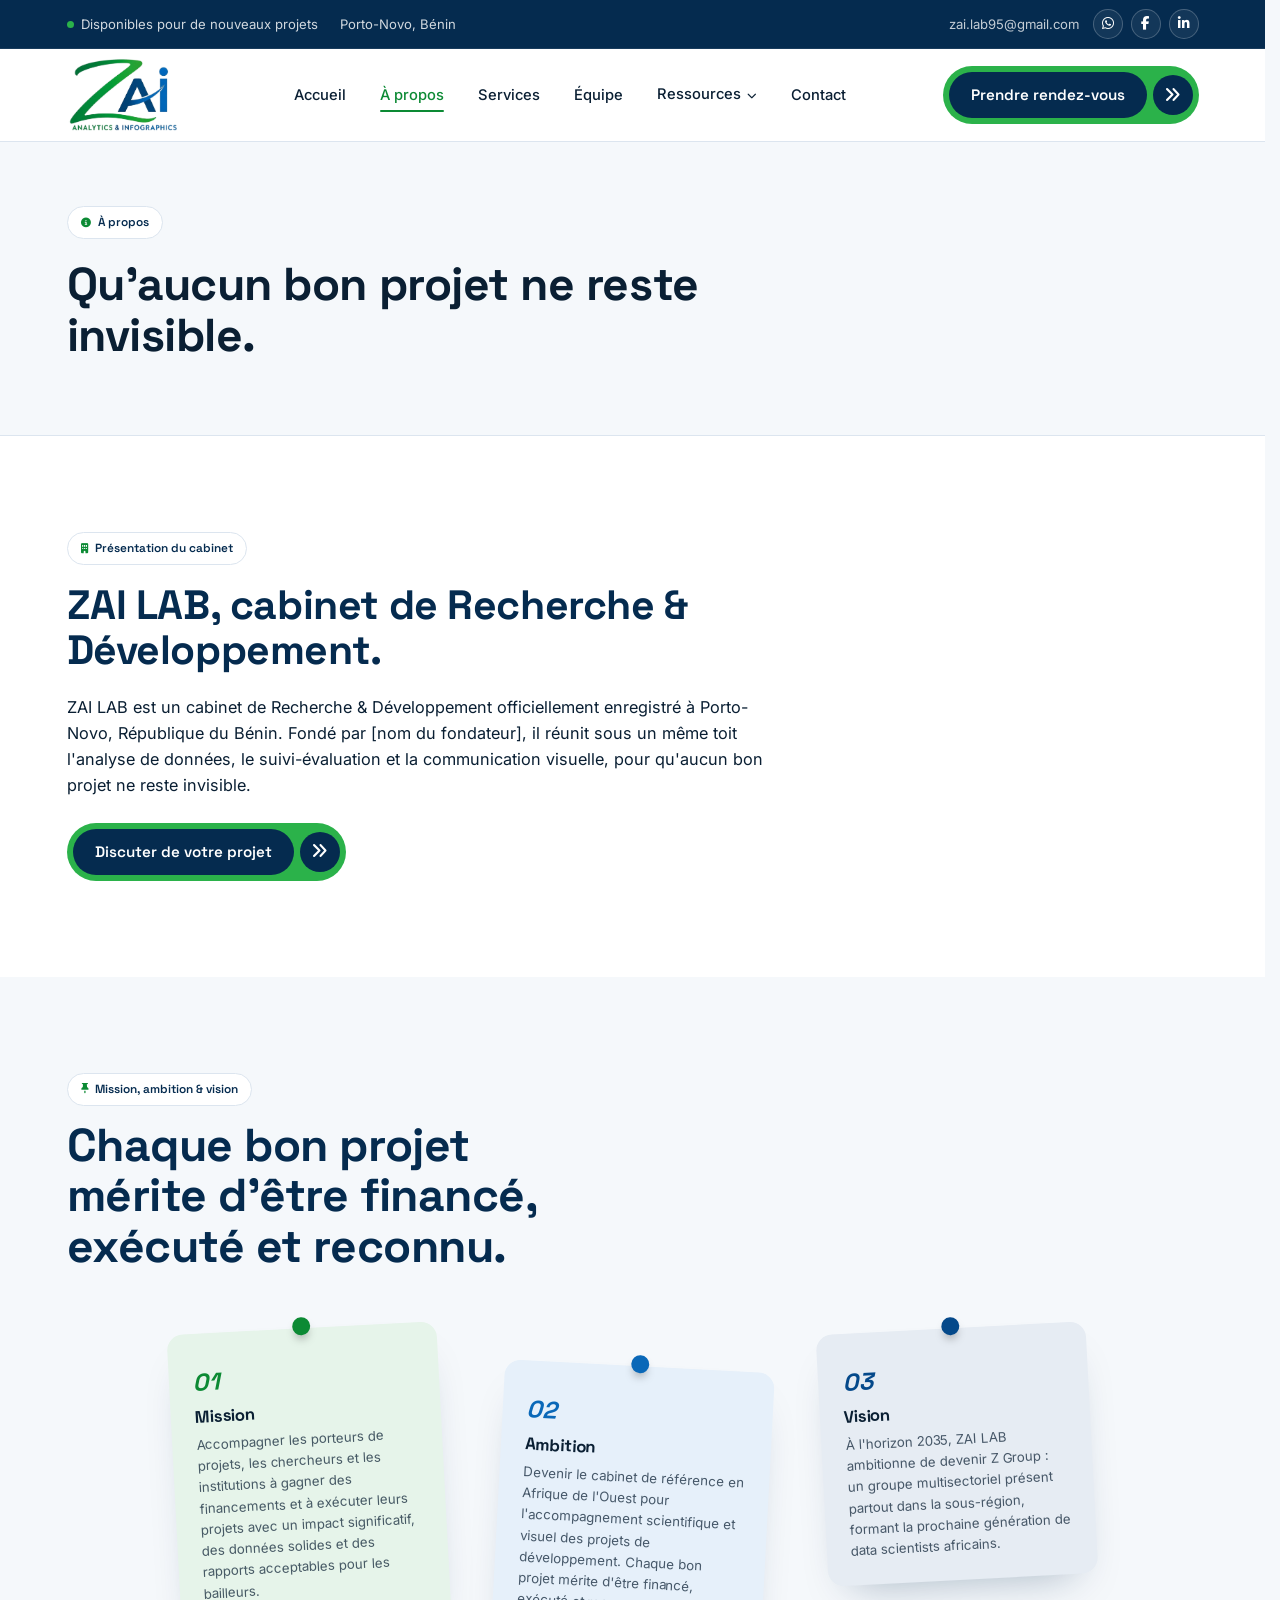
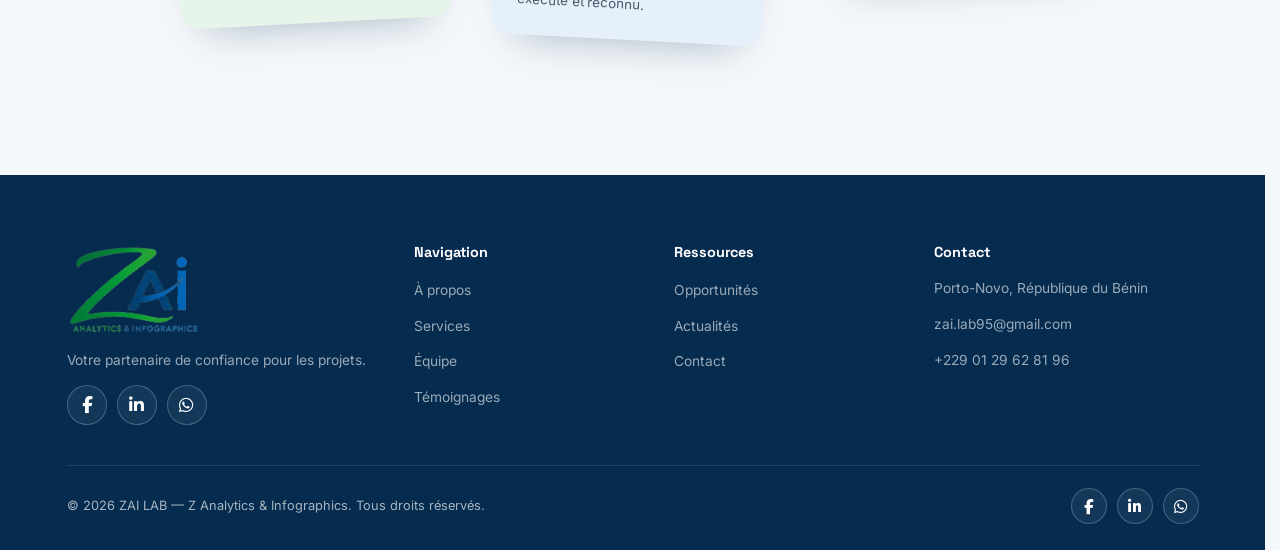
==== a-propos.html @ b0fbb322 "Add files via upload" ====
<!DOCTYPE html>
<html lang="fr">
<head>
<meta charset="UTF-8">
<meta name="viewport" content="width=device-width, initial-scale=1.0">
<title>À propos — ZAI LAB</title>
<meta name="description" content="ZAI LAB, cabinet de Recherche &amp; Développement à Porto-Novo, Bénin : présentation, mission, ambition et vision.">
<link rel="stylesheet" href="style.css">
<link rel="stylesheet" href="https://cdnjs.cloudflare.com/ajax/libs/font-awesome/6.5.2/css/all.min.css">
<link rel="icon" type="image/png" href="assets/logo-zailab.png">
</head>
<body>

<header>
  <div class="topbar">
    <div class="container">
      <div class="topbar-left">
        <span><span class="dot-live"></span> Disponibles pour de nouveaux projets</span>
        <span>Porto-Novo, Bénin</span>
      </div>
      <div class="topbar-right">
        <a href="mailto:zai.lab95@gmail.com" class="topbar-mail">zai.lab95@gmail.com</a>
        <div class="social-row social-row--top">
          <a href="https://wa.me/message/7WDVWGU74DTKE1" target="_blank" rel="noopener" aria-label="WhatsApp" title="WhatsApp"><i class="fa-brands fa-whatsapp"></i></a>
          <a href="https://web.facebook.com/zailab95" target="_blank" rel="noopener" aria-label="Facebook" title="Facebook"><i class="fa-brands fa-facebook-f"></i></a>
          <a href="https://www.linkedin.com/in/luc-zinzinh%C3%A9do-7a95b5175/" target="_blank" rel="noopener" aria-label="LinkedIn" title="LinkedIn"><i class="fa-brands fa-linkedin-in"></i></a>
        </div>
      </div>
    </div>
  </div>
  <nav class="navbar">
    <div class="container">
      <a href="index.html" class="brand">
        <img src="assets/logo-zailab.png" alt="ZAI LAB — Analytics &amp; Infographics" class="brand-logo">
      </a>
      <button class="nav-toggle" aria-label="Ouvrir le menu" aria-expanded="false"><span></span></button>
      <ul class="nav-links">
        <li><a href="index.html">Accueil</a></li>
        <li><a href="a-propos.html" class="active">À propos</a></li>
        <li><a href="services.html">Services</a></li>
        <li><a href="equipe.html">Équipe</a></li>
        <li class="has-dropdown">
          <a href="#">Ressources <span class="caret"><i class="fa-solid fa-chevron-down"></i></span></a>
          <div class="dropdown-menu">
            <a href="opportunites.html">Opportunités</a>
            <a href="actualites.html">Actualités</a>
            <a href="temoignages.html">Témoignages</a>
          </div>
        </li>
        <li><a href="contact.html">Contact</a></li>
      </ul>
      <div class="nav-cta">
        <a href="contact.html" class="btn btn-primary"><span class="btn-label">Prendre rendez-vous</span><span class="btn-arrow"><i class="fa-solid fa-angles-right"></i></span></a>
      </div>
    </div>
  </nav>
</header>

<section class="page-hero page-hero--light">
  <div class="container">
    <div class="label-pill"><i class="fa-solid fa-circle-info"></i> À propos</div>
    <h1>Qu'aucun bon projet ne reste invisible.</h1>
  </div>
</section>

<!-- PRÉSENTATION DU CABINET -->
<section class="bg-white about-simple">
  <div class="container">
    <div class="label-pill"><i class="fa-solid fa-building"></i> Présentation du cabinet</div>
    <h2>ZAI LAB, cabinet de Recherche &amp; Développement.</h2>
    <p class="lede">ZAI LAB est un cabinet de Recherche &amp; Développement officiellement enregistré à Porto-Novo, République du Bénin. Fondé par [nom du fondateur], il réunit sous un même toit l'analyse de données, le suivi-évaluation et la communication visuelle, pour qu'aucun bon projet ne reste invisible.</p>

    <a href="contact.html" class="btn btn-primary about-simple-cta"><span class="btn-label">Discuter de votre projet</span><span class="btn-arrow"><i class="fa-solid fa-angles-right"></i></span></a>
  </div>
</section>

<!-- MISSION / AMBITION / VISION -->
<section class="notes-section">
  <div class="container">
    <div class="label-pill"><i class="fa-solid fa-thumbtack"></i> Mission, ambition &amp; vision</div>
    <div class="section-head">
      <h2>Chaque bon projet mérite d'être financé, exécuté et reconnu.</h2>
    </div>

    <div class="notes-board">
      <div class="sticky-note note-a">
        <span class="pin pin-a"></span>
        <span class="note-number">01</span>
        <h3>Mission</h3>
        <p>Accompagner les porteurs de projets, les chercheurs et les institutions à gagner des financements et à exécuter leurs projets avec un impact significatif, des données solides et des rapports acceptables pour les bailleurs.</p>
      </div>

      <div class="sticky-note note-b">
        <span class="pin pin-b"></span>
        <span class="note-number">02</span>
        <h3>Ambition</h3>
        <p>Devenir le cabinet de référence en Afrique de l'Ouest pour l'accompagnement scientifique et visuel des projets de développement. Chaque bon projet mérite d'être financé, exécuté et reconnu.</p>
      </div>

      <div class="sticky-note note-c">
        <span class="pin pin-c"></span>
        <span class="note-number">03</span>
        <h3>Vision</h3>
        <p>À l'horizon 2035, ZAI LAB ambitionne de devenir Z Group : un groupe multisectoriel présent partout dans la sous-région, formant la prochaine génération de data scientists africains.</p>
      </div>
    </div>
  </div>
</section>

<footer>
  <div class="container">
    <div class="footer-grid">
      <div>
        <div class="footer-brand"><img src="assets/logo-zailab.png" alt="ZAI LAB — Analytics &amp; Infographics" class="footer-logo"></div>
        <p>Votre partenaire de confiance pour les projets.</p>
        <div class="social-row">
          <a href="https://web.facebook.com/zailab95" target="_blank" rel="noopener" aria-label="Facebook" title="Facebook"><i class="fa-brands fa-facebook-f"></i></a>
          <a href="https://www.linkedin.com/in/luc-zinzinh%C3%A9do-7a95b5175/" target="_blank" rel="noopener" aria-label="LinkedIn" title="LinkedIn"><i class="fa-brands fa-linkedin-in"></i></a>
          <a href="https://wa.me/message/7WDVWGU74DTKE1" target="_blank" rel="noopener" aria-label="WhatsApp" title="WhatsApp"><i class="fa-brands fa-whatsapp"></i></a>
        </div>
      </div>
      <div>
        <h4>Navigation</h4>
        <ul>
          <li><a href="a-propos.html">À propos</a></li>
          <li><a href="services.html">Services</a></li>
          <li><a href="equipe.html">Équipe</a></li>
          <li><a href="temoignages.html">Témoignages</a></li>
        </ul>
      </div>
      <div>
        <h4>Ressources</h4>
        <ul>
          <li><a href="opportunites.html">Opportunités</a></li>
          <li><a href="actualites.html">Actualités</a></li>
          <li><a href="contact.html">Contact</a></li>
        </ul>
      </div>
      <div>
        <h4>Contact</h4>
        <p>Porto-Novo, République du Bénin</p>
        <p>zai.lab95@gmail.com</p>
        <p>+229 01 29 62 81 96</p>
      </div>
    </div>
    <div class="footer-bottom">
      <span>© 2026 ZAI LAB — Z Analytics &amp; Infographics. Tous droits réservés.</span>
      <div class="social-row">
        <a href="https://web.facebook.com/zailab95" target="_blank" rel="noopener" aria-label="Facebook" title="Facebook"><i class="fa-brands fa-facebook-f"></i></a>
        <a href="https://www.linkedin.com/in/luc-zinzinh%C3%A9do-7a95b5175/" target="_blank" rel="noopener" aria-label="LinkedIn" title="LinkedIn"><i class="fa-brands fa-linkedin-in"></i></a>
        <a href="https://wa.me/message/7WDVWGU74DTKE1" target="_blank" rel="noopener" aria-label="WhatsApp" title="WhatsApp"><i class="fa-brands fa-whatsapp"></i></a>
      </div>
    </div>
  </div>
</footer>

<script src="script.js"></script>
</body>
</html>
---- style.css ----
/* =========================================================
   ZAI LAB — Z Analytics & Infographics
   Design tokens : palette du logo (vert Z + bleus A/I) — règle 60/30/10
   ========================================================= */

@import url('https://fonts.googleapis.com/css2?family=Space+Grotesk:wght@500;600;700&family=Inter:wght@400;500;600;700&display=swap');

:root{
  /* ===== PALETTE TIRÉE DU LOGO ZAI LAB (3 couleurs + neutres) =====
     Vert  (Z)  → ACTION & CROISSANCE : boutons, onglet actif, icônes, validations
     Bleu marine (A) → CONFIANCE & STRUCTURE : bandeau haut, héros, pied de page, titres
     Bleu vif (I)    → INFORMATION : étiquettes, dégradé du Z vers le A, accents discrets
     Neutres bleutés → 60 % de la surface (fonds, textes, filets)                       */

  /* Vert du Z */
  --green:        #0C8A34;   /* vert principal (texte/icônes sur fond clair, contraste AA) */
  --green-dim:    #07702A;   /* vert foncé : survol, texte vert sur teinte */
  --cta:          #2BB24A;   /* vert vif du logo : boutons d'action, accents sur fond sombre */
  --cta-dim:      #22993E;   /* survol des boutons */
  --green-tint:   #E6F4EA;   /* fond vert très clair */
  --green-tint-2: #CFE9D8;

  /* Bleus du A et du I */
  --navy-deep:    #052B4F;   /* marine très sombre : topbar, héros, pied de page, bandeaux */
  --navy:         #05498A;   /* marine du logo : titres secondaires, boutons contour */
  --blue:         #0A68B8;   /* bleu vif du logo (I) */
  --blue-tint:    #E6F0FA;   /* fond bleu très clair (étiquettes) */
  --navy-tint:    #E6ECF3;
  --dark-2:       #031D37;

  /* Neutres */
  --ink:    #0A1F33;
  --white:  #FFFFFF;
  --paper:  #F5F8FB;   /* fond principal 60 % */
  --line:   #DCE5EF;
  --muted:  #52657A;

  --radius-lg: 22px;
  --radius-md: 14px;
  --radius-sm: 8px;
  --shadow: 0 16px 40px -20px rgba(5,43,79,.35);

  --font-head: 'Space Grotesk', sans-serif;
  --font-body: 'Inter', sans-serif;
}

*,*::before,*::after{ box-sizing:border-box; }
html{ scroll-behavior:smooth; }
body{
  margin:0;
  font-family:var(--font-body);
  color:var(--ink);
  background:var(--paper);
  line-height:1.6;
  -webkit-font-smoothing:antialiased;
}
img{ max-width:100%; display:block; }
a{ color:inherit; text-decoration:none; }
ul{ margin:0; padding:0; list-style:none; }
h1,h2,h3,h4{
  font-family:var(--font-head);
  line-height:1.1;
  margin:0 0 .5em;
  letter-spacing:-0.01em;
  color:var(--ink);
}
p{ margin:0 0 1em; color:var(--muted); }
.container{ max-width:1180px; margin:0 auto; padding:0 24px; }

section{ padding:96px 0; }
@media (max-width:768px){ section{ padding:64px 0; } }

.eyebrow{
  display:inline-flex; align-items:center; gap:8px;
  font-family:var(--font-head);
  font-size:.8rem; font-weight:600;
  color:var(--green);
  margin-bottom:16px;
}
.eyebrow::before{
  content:""; width:16px; height:2px; background:var(--green); border-radius:2px;
}

h2.section-title{ font-size:clamp(1.9rem,3.2vw,2.6rem); max-width:640px; }
.section-intro{ max-width:620px; }

/* ---------- Boutons ---------- */
.btn{
  display:inline-flex; align-items:center; gap:10px;
  font-family:var(--font-head);
  font-weight:600; font-size:.95rem;
  padding:14px 26px;
  border-radius:999px;
  border:1px solid transparent;
  cursor:pointer;
  transition:transform .18s ease, background .18s ease, color .18s ease, border-color .18s ease;
}
.btn:hover{ transform:translateY(-2px); }
.btn-primary{
  background:var(--cta);
  color:#fff;
  padding:5px 5px 5px 5px;
  gap:6px;
}
.btn-primary:hover{ background:var(--cta-dim); }
.btn-primary .btn-label{
  background:var(--navy-deep);
  color:#fff;
  padding:11px 22px;
  border-radius:999px;
  display:inline-flex;
  align-items:center;
}
.btn-outline{ background:transparent; color:var(--ink); border-color:var(--line); }
.btn-outline:hover{ border-color:var(--green); color:var(--green); }
.btn-ghost-navy{ background:transparent; color:var(--navy); border-color:var(--navy); }
.btn-ghost-navy:hover{ background:var(--navy); color:#fff; }
.btn-on-dark{ background:transparent; color:var(--white); border-color:rgba(255,255,255,.35); }
.btn-on-dark:hover{ border-color:var(--white); }
.btn-arrow{
  display:inline-flex; align-items:center; justify-content:center;
  width:26px; height:26px; border-radius:50%; background:rgba(255,255,255,.18);
  font-size:.8rem;
}
.btn-primary .btn-arrow{ background:var(--navy-deep); color:#fff; width:40px; height:40px; font-size:1.05rem; font-weight:700; }
.btn-outline .btn-arrow{ background:var(--green-tint); color:var(--green); }
.btn-ghost-navy .btn-arrow{ background:var(--blue-tint); color:var(--navy); }
.btn-ghost-navy:hover .btn-arrow{ background:rgba(255,255,255,.2); color:#fff; }

/* ---------- Barre supérieure ---------- */
.topbar{
  background:var(--navy-deep);
  color:rgba(255,255,255,.82);
  font-size:.82rem;
  border-bottom:1px solid rgba(255,255,255,.08);
}
.topbar .container{
  display:flex; align-items:center; justify-content:space-between;
  padding-top:9px; padding-bottom:9px;
  gap:16px; flex-wrap:wrap;
}
.topbar-left{ display:flex; align-items:center; gap:22px; flex-wrap:wrap; }
.topbar-left span{ display:inline-flex; align-items:center; gap:7px; }
.topbar-right{ display:flex; align-items:center; gap:14px; }
.topbar-right a{ opacity:.9; color:rgba(255,255,255,.85); }
.topbar-right a:hover{ opacity:1; color:var(--cta); }
.dot-live{ width:7px; height:7px; border-radius:50%; background:var(--cta); display:inline-block; }

/* ---------- Navigation ---------- */
.navbar{
  background:var(--white);
  border-bottom:1px solid var(--line);
  position:sticky; top:0; z-index:50;
}
.navbar .container{
  display:flex; align-items:center; justify-content:space-between;
  padding-top:8px; padding-bottom:8px;
}
.brand{
  display:flex; align-items:center; gap:10px;
  font-family:var(--font-head); font-weight:700; font-size:1.2rem; color:var(--ink);
}
.brand-logo{ height:46px; width:46px; object-fit:cover; border-radius:10px; }
.brand-mark{
  width:34px; height:34px; border-radius:9px;
  background:var(--green);
  display:flex; align-items:center; justify-content:center;
  color:#fff; font-weight:700; font-size:.95rem; font-family:var(--font-head);
}
.brand small{ display:block; font-family:var(--font-body); font-weight:500; font-size:.62rem; color:var(--muted); letter-spacing:.03em; }

.nav-links{ display:flex; align-items:center; gap:34px; }
.nav-links a{
  font-size:.92rem; font-weight:500; color:var(--ink); position:relative; padding:6px 0;
}
.nav-links a.active,.nav-links a:hover{ color:var(--green); }
.nav-links a.active::after{
  content:""; position:absolute; left:0; right:0; bottom:-2px; height:2px; background:var(--green); border-radius:2px;
}
.nav-cta{ display:flex; align-items:center; gap:18px; }
.nav-toggle{ display:none; }

.has-dropdown{ position:relative; }
.has-dropdown > a{ display:inline-flex; align-items:center; gap:6px; }
.caret{ font-size:.6rem; transform:translateY(1px); }
.dropdown-menu{
  position:absolute; top:100%; left:50%; transform:translateX(-50%) translateY(6px);
  background:#fff; border:1px solid var(--line); border-radius:var(--radius-md);
  box-shadow:var(--shadow); padding:10px; min-width:200px;
  opacity:0; visibility:hidden; transition:opacity .15s ease, transform .15s ease;
  z-index:60;
}
.has-dropdown:hover .dropdown-menu, .has-dropdown:focus-within .dropdown-menu{
  opacity:1; visibility:visible; transform:translateX(-50%) translateY(0);
}
.dropdown-menu a{
  display:block; padding:9px 12px; border-radius:var(--radius-sm); font-size:.88rem; color:var(--ink);
}
.dropdown-menu a:hover{ background:var(--green-tint); color:var(--green-dim); }
@media (max-width:960px){
  .dropdown-menu{ position:static; opacity:1; visibility:visible; transform:none; box-shadow:none; border:none; padding:0 0 0 12px; display:none; }
  .has-dropdown.open .dropdown-menu{ display:block; }
}

@media (max-width: 960px){
  .nav-links{
    position:absolute; top:100%; left:0; right:0;
    background:var(--white); border-bottom:1px solid var(--line);
    flex-direction:column; align-items:flex-start; gap:0;
    padding:8px 24px 18px;
    display:none;
  }
  .nav-links.open{ display:flex; }
  .nav-links a{ padding:12px 0; width:100%; border-bottom:1px solid var(--line); }
  .nav-toggle{
    display:flex; align-items:center; justify-content:center;
    width:40px; height:40px; border-radius:10px; border:1px solid var(--line);
    background:none; cursor:pointer;
  }
  .nav-toggle span, .nav-toggle span::before, .nav-toggle span::after{
    content:""; display:block; width:18px; height:2px; background:var(--ink); position:relative;
  }
  .nav-toggle span::before{ position:absolute; top:-6px; }
  .nav-toggle span::after{ position:absolute; top:6px; }
  .nav-cta .btn span.btn-label{ display:none; }
}

/* ---------- Hero (page d'accueil) ---------- */
.hero{
  background:var(--navy-deep);
  color:var(--white);
  position:relative;
  overflow:hidden;
  padding:88px 0 100px;
}
.hero::before{
  content:"";
  position:absolute; inset:0;
  background-image:
    radial-gradient(circle at 85% 20%, rgba(10,104,184,.5), transparent 45%),
    radial-gradient(circle at 100% 100%, rgba(12,138,52,.28), transparent 40%);
  pointer-events:none;
}
.hero .container{
  position:relative; z-index:1;
  display:grid; grid-template-columns:1.05fr .95fr; gap:56px; align-items:center;
}
@media (max-width:900px){ .hero .container{ grid-template-columns:1fr; } }

.hero-badge{
  display:inline-flex; align-items:center; gap:8px;
  background:rgba(255,255,255,.08); border:1px solid rgba(255,255,255,.18);
  padding:8px 16px; border-radius:999px; font-size:.8rem; margin-bottom:26px; color:rgba(255,255,255,.92);
}
.hero-rotator{
  font-family:var(--font-head); font-weight:600;
  font-size:clamp(1.6rem, 3.4vw, 2.5rem);
  min-height:4.4em;
  display:flex; align-items:center;
}
.hero-rotator span{ display:none; animation:fadeUp .6s ease; }
.hero-rotator span.show{ display:inline; }
@keyframes fadeUp{ from{opacity:0; transform:translateY(10px);} to{opacity:1; transform:translateY(0);} }
.hero p.lede{ color:rgba(255,255,255,.72); max-width:480px; margin-top:18px; }
.hero-actions{ display:flex; align-items:center; gap:22px; margin-top:34px; flex-wrap:wrap; }
.hero-phone{ display:flex; align-items:center; gap:12px; }
.hero-phone .ring{
  width:44px; height:44px; border-radius:50%; background:var(--cta);
  display:flex; align-items:center; justify-content:center; flex-shrink:0; color:var(--navy-deep); font-size:1.05rem;
}
.hero-phone small{ display:block; color:var(--cta); font-weight:600; font-size:.78rem; }
.hero-phone strong{ font-family:var(--font-head); font-size:1.05rem; color:#fff; }

/* graphique décoratif du héro (remplace la photo) */
.hero-visual{
  position:relative; background:rgba(255,255,255,.05);
  border:1px solid rgba(255,255,255,.14); border-radius:var(--radius-lg);
  padding:26px; backdrop-filter:blur(2px);
}
.hero-visual .chip{
  display:flex; align-items:center; justify-content:space-between;
  background:rgba(255,255,255,.07); border-radius:var(--radius-md);
  padding:16px 18px; margin-bottom:14px;
}
.hero-visual .chip:last-child{ margin-bottom:0; }
.hero-visual .chip strong{ font-family:var(--font-head); font-size:1.3rem; }
.hero-visual .chip small{ color:rgba(255,255,255,.55); display:block; font-size:.72rem; }
.bars{ display:flex; align-items:flex-end; gap:8px; height:46px; }
.bars i{ width:9px; border-radius:3px; background:var(--green); display:block; }

/* ---------- HERO V2 — IMAGE UNIQUE PLEIN CADRE ---------- */
.hero-v2{
  position:relative;
  overflow:hidden;
  background:transparent;
}

.hero-v2::before,
.hero-v2::after{
  content:none !important;
  display:none !important;
}

.hero-v2.hero-v2--bg{
  position:relative;
  overflow:hidden;
  background-image:url("assets/1.png");
  background-size:100% 100%;
  background-position:center center;
  background-repeat:no-repeat;
  background-color:transparent;
}

.hero-v2-inner{
  position:relative;
  z-index:2;
  display:block;
  min-height:800px;
  height:800px;
  padding:60px 0 70px;
}

.hero-v2-text{
  position:relative;
  z-index:5;
  display:flex;
  flex-direction:column;
  justify-content:center;
  max-width:680px;
  padding:0 0 0 56px;
  color:var(--white);
}

.hero-v2-text .eyebrow{
  display:inline-flex;
  align-items:center;
  gap:12px;
  width:max-content;
  max-width:100%;
  background:rgba(5,43,79,.30);
  border:1px solid rgba(255,255,255,.25);
  padding:9px 26px 9px 9px;
  border-radius:999px;
  color:var(--cta);
  font-size:1.02rem;
  font-weight:600;
  margin-bottom:16px;
  backdrop-filter:blur(3px);
}

.hero-v2-text .eyebrow::before{
  content:none;
}

.hero-v2-text .eyebrow i{
  width:36px;
  height:36px;
  border-radius:50%;
  background:var(--green);
  display:flex;
  align-items:center;
  justify-content:center;
  font-size:.95rem;
  color:#fff;
  flex-shrink:0;
}

.hero-v2-text .hero-badge{
  width:max-content;
  max-width:100%;
  background:rgba(5,43,79,.28);
  border:1px solid rgba(255,255,255,.25);
  color:#fff;
  padding:16px 30px;
  border-radius:999px;
  font-size:1.35rem;
  font-weight:700;
  margin-bottom:18px;
  backdrop-filter:blur(3px);
}

.hero-v2-text h1{
  font-family:var(--font-head);
  font-weight:700;
  text-transform:uppercase;
  font-size:clamp(2rem,3.4vw,3.1rem);
  line-height:1.12;
  color:var(--white);
  letter-spacing:-.01em;
  margin-bottom:22px;
  text-shadow:0 2px 10px rgba(0,0,0,.35);
}

.hero-v2-text h1 .accent-green{
  color:var(--cta);
}

.hero-v2-text p.lede{
  color:#fff;
  font-size:1.05rem;
  max-width:570px;
  margin-top:6px;
  margin-bottom:8px;
  text-shadow:0 2px 8px rgba(0,0,0,.45);
}

.hero-v2-actions{
  display:flex;
  align-items:center;
  gap:22px;
  flex-wrap:wrap;
  margin-top:auto;
  padding-top:60px;
}

.hero-v2-actions .btn-outline{
  background:transparent;
  color:var(--white);
  border-color:rgba(255,255,255,.35);
}

.hero-v2-actions .btn-outline:hover{
  border-color:var(--white);
  color:var(--white);
}

.hero-v2-actions .btn-outline .btn-arrow{
  background:rgba(255,255,255,.16);
  color:var(--white);
}

.hero-v2-media,
.hero-v2-media img,
.hero-v2-media::after,
.hero-v2-media .hero-logo-watermark{
  display:none !important;
}

.hero-v2-text h1.hero-rotator{
  display:block;
  min-height:6.5em;
  font-size:clamp(1.35rem,2.3vw,1.95rem);
  font-weight:700;
  text-transform:none;
  letter-spacing:normal;
  line-height:1.5;
  color:#fff;
  text-shadow:0 2px 8px rgba(0,0,0,.35);
  margin:18px 0 22px;
  white-space:normal;
  overflow:visible;
  word-wrap:break-word;
}

.hero-rotator .rotator-source{
  display:none;
}

.hero-rotator .rotator-output{
  display:inline;
  color:#fff;
}

.brand-logo{
  height:76px;
  width:auto;
  object-fit:contain;
  border-radius:0;
}

.footer-logo{
  height:32px;
  width:auto;
  object-fit:contain;
  background:#fff;
  border-radius:8px;
  padding:4px 8px;
}

.hero-rotator .rotator-cursor{
  display:inline-block;
  width:2px;
  height:1em;
  vertical-align:-.15em;
  background:var(--cta);
  margin-left:2px;
  animation:zailab-caret-blink .85s steps(1) infinite;
}

@keyframes zailab-caret-blink{
  50%{opacity:0;}
}

/* ---------- Responsive ---------- */
@media (min-width:1400px){
  .hero-v2.hero-v2--bg{
    background-size:100% 100%;
    background-position:center center;
  }

  .hero-v2-inner{
    min-height:800px;
    height:800px;
    padding:60px 0 70px;
  }
}

@media (min-width:961px) and (max-width:1399px){
  .hero-v2.hero-v2--bg{
    background-size:100% 100%;
    background-position:center center;
  }

  .hero-v2-inner{
    min-height:650px;
    height:650px;
    padding:45px 0 55px;
  }

  .hero-v2-text{
    max-width:650px;
    padding-left:42px;
  }
}

@media (max-width:960px){
  .hero-v2.hero-v2--bg{
    background-size:100% 100%;
    background-position:center center;
  }

  .hero-v2-inner{
    min-height:650px;
    height:auto;
    padding:55px 0 65px;
  }

  .hero-v2-text{
    max-width:700px;
    padding:0 30px;
  }
}

@media (max-width:600px){
  .hero-v2.hero-v2--bg{
    background-size:100% 100%;
    background-position:center center;
  }

  .hero-v2-inner{
    min-height:680px;
    height:auto;
    padding:45px 0 55px;
  }

  .hero-v2-text{
    padding:0 20px;
  }

  .hero-v2-text .eyebrow{
    font-size:.82rem;
    padding:7px 16px 7px 7px;
  }

  .hero-v2-text .eyebrow i{
    width:28px;
    height:28px;
    font-size:.75rem;
  }

  .hero-v2-text .hero-badge{
    font-size:1rem;
    padding:11px 18px;
  }

  .hero-v2-text h1.hero-rotator{
    font-size:1.25rem;
    line-height:1.4;
    min-height:3.2em;
  }

  .hero-v2-text p.lede{
    font-size:.92rem;
    line-height:1.55;
  }
}

/* ---------- Section "Vous reconnaissez-vous ?" en fond clair ---------- */
.rotator-section{ background:var(--green-tint); padding:80px 0; }
.rotator-section .hero-badge{
  background:#fff; border:1px solid var(--green-tint-2); color:var(--green-dim);
}
.rotator-section .hero-rotator{ color:var(--navy); min-height:3.6em; font-size:clamp(1.3rem,2.6vw,1.9rem); }
.rotator-section p.lede{ color:var(--muted); }

.feature-row{
  display:grid; grid-template-columns:repeat(3,1fr); gap:22px;
  margin-top:44px;
}
@media (max-width:860px){ .feature-row{ grid-template-columns:1fr; } }
.feature-card{
  border-radius:var(--radius-lg); padding:34px 30px; min-height:270px;
  display:flex; flex-direction:column; justify-content:space-between;
  border:1px solid var(--line);
}
.feature-card.style-a{ background:var(--white); }
.feature-card.style-b{ background:var(--green-tint); border-color:var(--green-tint-2); }
.feature-card.style-c{ background:var(--navy-deep); color:#fff; border-color:var(--navy-deep); }
.feature-card.style-c p{ color:rgba(255,255,255,.68); }
.feature-card.style-c a{ color:#fff; }
.feature-icon{
  width:48px; height:48px; border-radius:12px; margin-bottom:22px;
  display:flex; align-items:center; justify-content:center;
  background:rgba(12,138,52,.12); color:var(--green);
}
.feature-card.style-c .feature-icon{ background:rgba(255,255,255,.12); color:#fff; }
.feature-card h3{ font-size:1.15rem; margin-bottom:8px; }
.feature-link{ display:inline-flex; align-items:center; gap:8px; font-family:var(--font-head); font-weight:600; font-size:.88rem; color:var(--green); }

/* ---------- Section split (image/collage + texte) ---------- */
.split{
  display:grid; grid-template-columns:.95fr 1.05fr; gap:60px; align-items:center;
}
@media (max-width:900px){ .split{ grid-template-columns:1fr; } }
.split.reverse .split-media{ order:2; }
.split.reverse .split-copy{ order:1; }
@media (max-width:900px){ .split.reverse .split-media, .split.reverse .split-copy{ order:initial; } }

.collage{ position:relative; }
.collage-main{
  border-radius:var(--radius-lg); background:var(--navy-deep);
  aspect-ratio:4/3.1; position:relative; overflow:hidden;
  display:flex; align-items:center; justify-content:center;
}
.collage-float{
  position:absolute; bottom:-26px; left:-26px;
  background:var(--green); color:#fff;
  border-radius:var(--radius-md); padding:20px 22px;
  box-shadow:var(--shadow); width:180px;
}
.collage-float strong{ font-family:var(--font-head); font-size:1.6rem; display:block; }
.collage-float span{ font-size:.78rem; opacity:.85; }
.collage-badge{
  position:absolute; top:-22px; right:-16px;
  background:#fff; border-radius:var(--radius-md); padding:16px 18px;
  box-shadow:var(--shadow); text-align:left;
}
.collage-badge .stars{ color:var(--green); font-size:.85rem; letter-spacing:2px; }
.collage-badge strong{ font-family:var(--font-head); font-size:1.3rem; }
.collage-badge span{ display:block; font-size:.72rem; color:var(--muted); }

.stat-strip{ display:flex; gap:34px; margin-top:34px; flex-wrap:wrap; }
.stat-strip div strong{ display:block; font-family:var(--font-head); font-size:1.7rem; color:var(--green); }
.stat-strip div span{ font-size:.82rem; color:var(--muted); }

/* ---------- Grille de cartes générique ---------- */
.grid-3{ display:grid; grid-template-columns:repeat(3,1fr); gap:24px; margin-top:44px; }
.grid-2{ display:grid; grid-template-columns:repeat(2,1fr); gap:24px; margin-top:44px; }
.grid-4{ display:grid; grid-template-columns:repeat(4,1fr); gap:22px; margin-top:44px; }
@media (max-width:900px){ .grid-3, .grid-2{ grid-template-columns:1fr; } }
@media (max-width:900px){ .grid-4{ grid-template-columns:repeat(2,1fr); } }
@media (max-width:520px){ .grid-4{ grid-template-columns:1fr; } }

.card{
  background:#fff; border:1px solid var(--line); border-radius:var(--radius-lg);
  padding:30px 28px;
}
.card .feature-icon{ margin-bottom:20px; }
.card h3{ font-size:1.1rem; }
.card ul{ margin-top:16px; display:flex; flex-direction:column; gap:9px; }
.card ul li{ font-size:.9rem; color:var(--muted); display:flex; gap:10px; align-items:flex-start; }
.card ul li::before{ content:"\f00c"; font-family:"Font Awesome 6 Free"; font-weight:900; color:var(--green); flex-shrink:0; }

/* ---------- Bannière CTA double action ---------- */
.cta-band{
  background:var(--navy-deep); color:#fff; border-radius:var(--radius-lg);
  padding:56px 50px; margin:0 24px;
  display:flex; align-items:center; justify-content:space-between; gap:30px; flex-wrap:wrap;
  position:relative; overflow:hidden;
}
.cta-band::after{
  content:""; position:absolute; inset:0;
  background:radial-gradient(circle at 90% 10%, rgba(10,104,184,.45), transparent 55%);
}
.cta-band > *{ position:relative; z-index:1; }
.cta-band h2{ color:#fff; margin:0; max-width:480px; font-size:clamp(1.5rem,2.6vw,2.1rem); }
.cta-actions{ display:flex; gap:16px; flex-wrap:wrap; }

/* ---------- Bandeau simple (autres pages) ---------- */
.page-hero{
  background:var(--navy-deep); color:#fff; padding:70px 0 64px; position:relative; overflow:hidden;
}
.page-hero::before{
  content:""; position:absolute; inset:0;
  background:radial-gradient(circle at 100% 0%, rgba(10,104,184,.45), transparent 50%);
}
.page-hero .container{ position:relative; z-index:1; }
.page-hero h1{ color:#fff; font-size:clamp(1.9rem,3.6vw,2.9rem); max-width:680px; }
.page-hero p{ color:rgba(255,255,255,.72); max-width:560px; }
.crumb{ font-size:.82rem; color:rgba(255,255,255,.7); margin-bottom:14px; }

/* ---------- Témoignages ---------- */
.testimonial-card{
  background:#fff; border:1px solid var(--line); border-radius:var(--radius-lg);
  padding:32px 30px; display:flex; flex-direction:column; gap:16px;
}
.testimonial-card .stars{ color:var(--green); letter-spacing:2px; }
.testimonial-card blockquote{ margin:0; font-size:1.02rem; color:var(--ink); }
.testimonial-who{ display:flex; align-items:center; gap:12px; margin-top:auto; }
.testimonial-avatar{
  width:44px; height:44px; border-radius:50%; background:var(--green-tint); color:var(--green);
  display:flex; align-items:center; justify-content:center; font-family:var(--font-head); font-weight:700;
}
.testimonial-who strong{ display:block; font-size:.92rem; }
.testimonial-who span{ font-size:.78rem; color:var(--muted); }
.tag{
  display:inline-block; background:var(--blue-tint); color:var(--navy);
  font-size:.72rem; font-weight:600; padding:5px 12px; border-radius:999px;
}

/* ---------- Filtres (Opportunités / Actualités) ---------- */
.filter-bar{ display:flex; gap:10px; flex-wrap:wrap; margin:36px 0 8px; }
.filter-btn{
  border:1px solid var(--line); background:#fff; padding:10px 18px; border-radius:999px;
  font-size:.85rem; font-weight:500; cursor:pointer; font-family:var(--font-body); color:var(--muted);
  transition:all .15s ease;
}
.filter-btn.active, .filter-btn:hover{ background:var(--green); border-color:var(--green); color:#fff; }

.list-card{
  background:#fff; border:1px solid var(--line); border-radius:var(--radius-md);
  padding:24px 26px; display:flex; justify-content:space-between; align-items:flex-start;
  gap:20px; margin-bottom:16px; flex-wrap:wrap;
}
.list-card h4{ margin:0 0 6px; font-size:1.02rem; }
.list-meta{ font-size:.8rem; color:var(--muted); display:flex; gap:14px; flex-wrap:wrap; margin-top:6px; }
.list-share{ display:flex; gap:8px; align-items:center; }
.share-btn{
  width:34px; height:34px; border-radius:50%; border:1px solid var(--line);
  display:flex; align-items:center; justify-content:center; font-size:.78rem; color:var(--muted);
}
.share-btn:hover{ border-color:var(--green); color:var(--green); }
.deadline-pill{
  align-self:flex-start; background:var(--green-tint); color:var(--green-dim);
  font-size:.76rem; font-weight:600; padding:6px 12px; border-radius:999px; white-space:nowrap;
}

/* ---------- Actualités : cartes ---------- */
.news-card{ background:#fff; border:1px solid var(--line); border-radius:var(--radius-lg); overflow:hidden; }
.news-thumb{
  height:150px; background:linear-gradient(135deg, var(--navy-deep), var(--blue));
  display:flex; align-items:center; justify-content:center; color:rgba(255,255,255,.85); font-family:var(--font-head);
}
.news-body{ padding:22px 24px; }
.news-date{ font-size:.76rem; color:var(--green); font-weight:600; margin-bottom:8px; display:block; }
.news-card h3{ font-size:1.02rem; }

/* ---------- Équipe ---------- */
.team-card{ text-align:left; }
.team-photo{
  width:100%; aspect-ratio:1/1; border-radius:var(--radius-lg);
  background:var(--paper); border:1px solid var(--line);
  display:flex; align-items:center; justify-content:center; margin-bottom:20px;
  color:var(--muted); font-size:2.6rem;
}
.team-role{
  display:inline-flex; align-items:center; gap:8px;
  color:var(--green); font-size:.85rem; font-weight:600; margin-bottom:10px;
}
.skill-tags{ display:flex; gap:8px; flex-wrap:wrap; margin-top:14px; }

/* =========================================================
   Page Contact : bandeau sombre + carte de formulaire flottante
   ========================================================= */
.contact-hero{
  background:var(--navy-deep); color:#fff;
  padding:90px 0 100px; position:relative; overflow:hidden;
}
.contact-hero::before{
  content:""; position:absolute; inset:0;
  background:radial-gradient(circle at 90% 10%, rgba(10,104,184,.45), transparent 55%);
  pointer-events:none;
}
.contact-hero .deco{
  position:absolute; border:2px solid rgba(255,255,255,.18); border-radius:8px;
  pointer-events:none;
  animation:decoFloat 7s ease-in-out infinite;
}
@keyframes decoFloat{
  0%,100%{ transform:translateY(0) rotate(var(--rot,0deg)); }
  50%{ transform:translateY(-16px) rotate(calc(var(--rot,0deg) + 8deg)); }
}
@media (prefers-reduced-motion:reduce){
  .contact-hero .deco{ animation:none; }
}

.deco-1{ width:46px; height:46px; top:64px; left:6%; --rot:18deg; border-color:var(--cta); animation-duration:6.5s; }
.deco-2{ width:30px; height:30px; bottom:90px; left:12%; --rot:-12deg; animation-duration:7.5s; animation-delay:.6s; }
.deco-3{ width:60px; height:60px; top:38%; right:6%; --rot:10deg; border-color:rgba(43,178,74,.5); animation-duration:8.5s; animation-delay:.3s; }
.deco-4{ width:22px; height:22px; top:22%; left:22%; --rot:30deg; animation-duration:5.5s; animation-delay:1.2s; }
.deco-5{ width:40px; height:40px; bottom:16%; right:16%; --rot:-20deg; border-color:var(--cta); animation-duration:7.8s; animation-delay:.9s; }
.deco-6{ width:18px; height:18px; top:12%; right:24%; --rot:45deg; animation-duration:6s; animation-delay:1.6s; }
.deco-7{ width:26px; height:26px; bottom:8%; left:34%; --rot:8deg; animation-duration:9s; animation-delay:1.8s; }

.contact-hero-grid{
  position:relative; z-index:1;
  display:grid; grid-template-columns:1.05fr .95fr; gap:60px; align-items:center;
}
@media (max-width:900px){ .contact-hero-grid{ grid-template-columns:1fr; } }

.label-pill--dark{
  background:rgba(255,255,255,.08); border-color:rgba(255,255,255,.22); color:#fff;
}
.label-pill--dark i{ color:var(--cta); }

.contact-hero-copy h1{
  color:#fff; font-size:clamp(2rem,3.6vw,2.9rem); max-width:520px; margin-bottom:16px;
}
.contact-hero-copy p.lede{ color:rgba(255,255,255,.72); max-width:460px; }

.check-list{ margin-top:30px; display:flex; flex-direction:column; gap:16px; }
.check-list li{
  display:flex; align-items:center; gap:14px;
  font-size:.92rem; color:rgba(255,255,255,.85);
}
.check-dot{
  width:24px; height:24px; border-radius:50%; background:var(--cta); color:var(--navy-deep);
  display:flex; align-items:center; justify-content:center; font-size:.7rem; flex-shrink:0;
}

.contact-form-card{
  background:#fff; border-radius:var(--radius-lg);
  padding:38px 34px; box-shadow:0 30px 60px -20px rgba(0,0,0,.45);
}
.contact-form .field{ margin-bottom:18px; }
.contact-form label{ font-size:.8rem; font-weight:600; color:var(--ink); margin-bottom:6px; display:block; }
.contact-form input, .contact-form textarea{
  width:100%; border:1px solid var(--line); border-radius:var(--radius-sm);
  padding:13px 14px; font-family:var(--font-body); font-size:.92rem; color:var(--ink); background:var(--paper);
}
.contact-form input:focus, .contact-form textarea:focus{ outline:2px solid var(--green); outline-offset:1px; }
.btn-submit-pill{
  width:100%; border:none; cursor:pointer;
  background:var(--cta); color:var(--navy-deep);
  font-family:var(--font-head); font-weight:700; font-size:.95rem;
  padding:15px 22px; border-radius:999px; margin-top:6px;
  transition:background .18s ease, transform .18s ease;
}
.btn-submit-pill:hover{ background:var(--cta-dim); transform:translateY(-2px); }
.form-note{ font-size:.76rem; color:var(--muted); text-align:center; margin:14px 0 0; }

/* ---------- Coordonnées : simple rangée ---------- */
.contact-strip{
  display:flex; flex-wrap:wrap; gap:40px; margin-top:0;
}
.contact-strip > div{ display:flex; align-items:center; gap:14px; }
.contact-strip-icon{
  width:44px; height:44px; border-radius:12px;
  background:var(--green-tint); color:var(--green);
  display:flex; align-items:center; justify-content:center; font-size:1.05rem; flex-shrink:0;
}
.contact-strip strong{ display:block; font-size:.9rem; color:var(--ink); }
.contact-strip span{ font-size:.84rem; color:var(--muted); }

@media (max-width:700px){
  .contact-strip{ gap:24px; }
}

/* ---------- Notes internes (page contact) ---------- */
.note-box{
  background:var(--green-tint); border:1px dashed var(--green-tint-2);
  border-radius:var(--radius-md); padding:18px 22px; font-size:.85rem; color:var(--green-dim);
  margin-top:26px;
}
.note-box strong{ display:block; margin-bottom:6px; color:var(--ink); }

/* ---------- Pied de page ---------- */
footer{ background:var(--navy-deep); color:rgba(255,255,255,.65); padding:70px 0 26px; margin-top:40px; }
.footer-grid{
  display:grid; grid-template-columns:1.4fr 1fr 1fr 1.2fr; gap:40px; padding-bottom:40px;
  border-bottom:1px solid rgba(255,255,255,.12);
}
@media (max-width:800px){ .footer-grid{ grid-template-columns:1fr 1fr; } }
.footer-grid h4{ color:#fff; font-size:.9rem; margin-bottom:16px; }
.footer-grid a, .footer-grid p{ font-size:.86rem; color:rgba(255,255,255,.6); }
.footer-grid ul{ display:flex; flex-direction:column; gap:10px; }
.footer-brand{ display:flex; align-items:center; gap:10px; color:#fff; font-family:var(--font-head); font-weight:700; margin-bottom:14px; }
.footer-bottom{
  display:flex; justify-content:space-between; align-items:center; padding-top:22px;
  font-size:.8rem; flex-wrap:wrap; gap:10px;
}
.footer-bottom .social-row a{ width:32px; height:32px; }

/* Utilitaires */
.text-center{ text-align:center; margin-left:auto; margin-right:auto; }
.mt-0{ margin-top:0; }

/* =========================================================
   Hero en image plein cadre + défilé "machine à écrire"
   ========================================================= */
.hero-v2.hero-v2--bg{
  background-image:
    linear-gradient(180deg, var(--navy-deep) 0%, rgba(5,43,79,0) 10%, rgba(5,43,79,0) 88%, var(--navy-deep) 100%),
    linear-gradient(90deg, var(--navy-deep) 0%, rgba(5,43,79,0) 8%, rgba(5,43,79,0) 92%, var(--navy-deep) 100%),
    linear-gradient(100deg,
      rgba(5,43,79,.75) 0%,
      rgba(5,43,79,.62) 38%,
      rgba(5,43,79,.4) 68%,
      rgba(5,43,79,.15) 100%),
    url('assets/1.png');
  background-size: auto, auto, auto, cover;
  background-position: center, center, center, center 20%;
  background-repeat: no-repeat;
}

.hero-v2-inner{
  display:block;
  min-height:auto;
  padding:110px 0 120px;
}
.hero-v2-text{
  flex:none;
  max-width:640px;
  padding:0 56px;
}
@media (max-width:960px){
  .hero-v2-inner{ padding:70px 0 56px; }
  .hero-v2-text{ padding:0 24px; max-width:none; }
}

.hero-v2-text .eyebrow{ margin-bottom:22px; }
.hero-v2-text .hero-badge{ margin-bottom:16px; }
.hero-v2-text p.lede{ margin-top:6px; }

.hero-v2-text h1.hero-rotator{
  display:block;
  min-height:6.5em;
  font-size:clamp(1.35rem, 2.3vw, 1.95rem);
  font-weight:700;
  text-transform:none;
  letter-spacing:normal;
  line-height:1.5;
  color:#fff;
  text-shadow:none;
  margin:18px 0 22px;
  white-space:normal;
  overflow:visible;
  word-wrap:break-word;
}
.hero-rotator .rotator-source{ display:none; }

.hero-rotator .rotator-output{
  display:inline;
  color:#fff;
}

.brand-logo{
  height:76px;
  width:auto;
  object-fit:contain;
  border-radius:0;
}

.brand-logo{
  transition:transform .25s ease;
  transform-origin:left center;
}
.brand:hover .brand-logo{
  transform:scale(1.15);
}
@media (prefers-reduced-motion:reduce){
  .brand-logo{ transition:none; }
}
.footer-logo{
  height:32px;
  width:auto;
  object-fit:contain;
  background:#fff;
  border-radius:8px;
  padding:4px 8px;
}

.hero-rotator .rotator-cursor{
  display:inline-block;
  width:2px;
  height:1em;
  vertical-align:-0.15em;
  background:var(--cta);
  margin-left:2px;
  animation: zailab-caret-blink 0.85s steps(1) infinite;
}
@keyframes zailab-caret-blink{
  50%{ opacity:0; }
}

/* =========================================================
   Hero : badges agrandis et remontés
   ========================================================= */
.hero-v2-inner{
  display:flex;
  align-items:stretch;
  min-height:660px;
  padding:28px 0 60px;
}
.hero-v2-text{ width:100%; }
@media (max-width:960px){
  .hero-v2-inner{ min-height:auto; padding:24px 0 56px; }
  .hero-v2-actions{ padding-top:40px; }
}
@media (max-width:600px){
  .hero-v2-text h1.hero-rotator{ min-height:7em; }
}

.hero-v2-text .eyebrow{
  font-size:1.02rem;
  padding:9px 26px 9px 9px;
  gap:12px;
  margin-bottom:16px;
}
.hero-v2-text .eyebrow i{
  width:36px; height:36px;
  font-size:.95rem;
}
.hero-v2-text .hero-badge{
  font-size:1.35rem;
  font-weight:700;
  padding:16px 30px;
  margin-bottom:18px;
}

/* =========================================================
   MODULE — « Notre approche » + « Qui nous sommes »
   ========================================================= */

.bg-white{ background:#fff; }

.label-pill{
  display:inline-flex; align-items:center; gap:7px;
  background:#fff; border:1px solid var(--line);
  padding:6px 13px; border-radius:999px;
  font-family:var(--font-head); font-size:.74rem; font-weight:600;
  color:var(--navy-deep);
  margin-bottom:18px;
}
.label-pill i{ font-size:.62rem; color:var(--green); }

.section-head{
  display:flex; align-items:flex-end; justify-content:space-between;
  gap:48px; flex-wrap:wrap;
}
.section-head h2{
  font-size:clamp(2rem,3.6vw,2.9rem);
  max-width:480px; margin:0; color:var(--navy-deep);
}
.section-head > p{ max-width:340px; font-size:.86rem; margin:0 0 6px; }

/* ---------- Cartes à encoche ---------- */
.notch-grid{
  display:grid; grid-template-columns:repeat(3,1fr); gap:22px; margin-top:48px;
}
@media (max-width:900px){ .notch-grid{ grid-template-columns:1fr; } }

.notch-card{
  --card-bg:#fff;
  --card-ink:var(--navy-deep);
  --card-muted:var(--muted);
  --notch-bg:var(--paper);
  position:relative; overflow:hidden;
  background:var(--card-bg); color:var(--card-ink);
  border-radius:24px;
  min-height:350px;
  padding:34px 32px 100px;
}
.notch-card .notch-icon{
  display:block; font-size:2rem; line-height:1;
  color:var(--navy-deep); margin-bottom:40px;
}
.notch-card h3{ font-size:1.25rem; color:var(--card-ink); margin-bottom:12px; }
.notch-card p{ font-size:.88rem; color:var(--card-muted); margin:0; max-width:280px; }

.notch-card--lime{ --card-bg:var(--cta); --card-muted:rgba(5,43,79,.62); }
.notch-card--dark{ --card-bg:var(--navy-deep); --card-ink:#fff; --card-muted:rgba(255,255,255,.66); }
.notch-card--dark .notch-icon{ color:var(--cta); }

.notch-card--lime::before,
.notch-card--lime::after{
  content:""; position:absolute; border-radius:50%; pointer-events:none;
}
.notch-card--lime::before{
  width:220px; height:220px; right:-70px; bottom:-90px; background:rgba(5,43,79,.12);
}
.notch-card--lime::after{
  width:340px; height:340px; right:-130px; bottom:-160px; border:1px solid rgba(255,255,255,.4);
}

.card-notch{
  position:absolute; left:0; bottom:0; z-index:2;
  background:var(--notch-bg);
  padding:12px 18px 10px 0;
  border-top-right-radius:22px;
}
.card-notch::before{
  content:""; position:absolute; left:0; bottom:100%;
  width:22px; height:22px;
  background:radial-gradient(circle at 100% 0, transparent 22px, var(--notch-bg) 22.5px);
}
.btn-notch{
  display:inline-flex; align-items:center; gap:8px;
  background:var(--card-bg); color:var(--card-ink);
  border:1px solid rgba(5,43,79,.07);
  font-family:var(--font-head); font-weight:600; font-size:.8rem;
  padding:11px 18px; border-radius:999px;
  transition:transform .18s ease;
}
.btn-notch i{ font-size:.7rem; }
.btn-notch:hover{ transform:translateX(3px); }

/* ---------- Qui nous sommes : collage + texte + infos ---------- */
.about-modern{
  display:grid; grid-template-columns:1.02fr .98fr; gap:56px; align-items:start;
}
@media (max-width:900px){ .about-modern{ grid-template-columns:1fr; } }

.photo-slot{
  border-radius:20px; overflow:hidden;
  background-image:var(--photo, none), linear-gradient(135deg, var(--navy-deep), var(--blue));
  background-size:cover; background-position:center;
}
.about-photos{ display:grid; grid-template-columns:.52fr 1fr; gap:12px; }
.about-photo-main{ grid-column:1/-1; aspect-ratio:16/9.2; }
.about-photo-sub{ min-height:190px; }

.stat-tile{
  background:var(--cta); color:var(--navy-deep);
  border-radius:20px; padding:22px 14px;
  display:flex; flex-direction:column; align-items:center; justify-content:center;
  text-align:center; gap:6px;
}
.stat-tile i{ font-size:1.5rem; }
.stat-tile strong{ font-family:var(--font-head); font-size:1.9rem; line-height:1.05; }
.stat-tile span{ font-size:.78rem; font-weight:600; }

.about-copy h2{
  font-size:clamp(1.9rem,3.2vw,2.6rem); color:var(--navy-deep); max-width:520px;
}
.about-copy > p{ font-size:.92rem; max-width:520px; }
.about-cta-row{
  display:flex; align-items:center; gap:24px; flex-wrap:wrap; margin:26px 0 34px;
}
.about-person{ display:flex; align-items:center; gap:12px; }
.about-person .avatar{
  width:42px; height:42px; border-radius:50%;
  background:var(--green-tint); color:var(--green);
  display:flex; align-items:center; justify-content:center;
  font-family:var(--font-head); font-weight:700;
}
.about-person strong{ display:block; font-family:var(--font-head); font-size:.95rem; color:var(--navy-deep); }
.about-person span{ font-size:.75rem; color:var(--muted); }

.about-info{ display:grid; grid-template-columns:1fr 1fr; gap:14px; }
@media (max-width:560px){ .about-info{ grid-template-columns:1fr; } }
.info-card{
  background:var(--paper); border-radius:20px; padding:24px 22px;
  display:flex; flex-direction:column; min-height:210px;
}
.info-card .stars{ color:var(--green); font-size:.8rem; letter-spacing:2px; margin-bottom:10px; }
.rating-score{
  font-family:var(--font-head); font-size:2.6rem; font-weight:500;
  color:var(--navy-deep); line-height:1;
}
.rating-score small{ font-size:1rem; color:var(--muted); }
.info-label{
  margin-top:auto; padding-top:16px; border-top:1px solid var(--line);
  font-weight:600; font-size:.88rem; color:var(--navy-deep);
}
.info-title{ font-family:var(--font-head); font-weight:600; font-size:.95rem; color:var(--navy-deep); margin-bottom:20px; }
.skill-pills{ display:flex; flex-wrap:wrap; gap:8px; }
.skill-pills span{
  background:#fff; border:1px solid var(--line); border-radius:999px;
  padding:6px 11px; font-size:.62rem; font-weight:600; letter-spacing:.05em;
  text-transform:uppercase; color:var(--navy-deep);
}

/* =========================================================
   Notes épinglées (page à propos)
   ========================================================= */
.notes-section{ background:var(--paper); }
.notes-section .label-pill{ margin-bottom:14px; }
.notes-section .section-head{ margin-bottom:0; }
.notes-section .section-head p{ color:var(--muted); }

.notes-board{
  display:flex; flex-wrap:wrap; justify-content:center; align-items:flex-start;
  gap:46px 54px; margin-top:56px;
}
.sticky-note{
  width:270px; border-radius:16px; padding:30px 24px 24px;
  box-shadow:0 22px 44px -24px rgba(5,43,79,.35);
  position:relative;
  transition:transform .2s ease;
}
.sticky-note:nth-child(odd){ transform:rotate(-3deg); }
.sticky-note:nth-child(even){ transform:rotate(3deg); margin-top:38px; }
.sticky-note:hover{ transform:rotate(0deg) translateY(-4px); }

.sticky-note .pin{
  position:absolute; top:-11px; left:50%; transform:translateX(-50%);
  width:18px; height:18px; border-radius:50%;
  box-shadow:0 6px 10px -3px rgba(0,0,0,.35);
}
.pin-a{ background:var(--green); }
.pin-b{ background:var(--blue); }
.pin-c{ background:var(--navy); }

.note-number{
  display:block; font-family:var(--font-head); font-style:italic; font-weight:700;
  font-size:1.5rem; margin-bottom:6px;
}
.sticky-note h3{ font-size:1.05rem; margin-bottom:8px; }
.sticky-note p{ font-size:.83rem; margin:0; color:var(--ink); opacity:.72; }

.note-a{ background:var(--green-tint); }
.note-a .note-number{ color:var(--green); }
.note-b{ background:var(--blue-tint); }
.note-b .note-number{ color:var(--blue); }
.note-c{ background:var(--navy-tint); }
.note-c .note-number{ color:var(--navy); }

@media (max-width:700px){
  .notes-board{ gap:36px; }
  .sticky-note{ width:100%; max-width:320px; }
  .sticky-note:nth-child(even){ margin-top:0; }
}
/* ---------- Qui sommes-nous — version texte simple ---------- */
.about-simple h2{
  font-size:clamp(1.9rem,3.2vw,2.6rem); max-width:760px; color:var(--navy-deep);
}
.about-simple p.lede{ font-size:1.02rem; color:var(--ink); max-width:720px; }
.about-simple p{ max-width:720px; }
.about-simple-cta{ margin-top:8px; }

.page-hero--light{
  background:var(--paper);
  color:var(--ink);
  padding:64px 0 52px;
  border-bottom:1px solid var(--line);
}
.page-hero--light::before{ content:none; }
.page-hero--light h1{ color:var(--ink); }
.page-hero--light p{ color:var(--muted); }
.page-hero--light .label-pill{ margin-bottom:20px; }

/* ---------- Nos clients — section neutre ---------- */
.clients-section{ background:var(--paper); }

/* ---------- Services — mise en page "process" ---------- */
.process-list{ margin-top:48px; }
.process-row{
  display:flex; align-items:center; gap:64px;
  padding:52px 0; border-bottom:1px solid var(--line);
}
.process-list .process-row:last-child{ border-bottom:none; }
.process-text{ flex:1; min-width:0; }
.process-text h3{ font-size:1.5rem; margin:0; }
.process-text p{ font-size:.92rem; max-width:420px; margin:0; }
.process-underline{
  display:block; width:46px; height:3px; background:var(--cta);
  border-radius:3px; margin:14px 0 16px;
}
.process-visual{
  flex:1; min-width:0; position:relative;
  display:flex; align-items:center; justify-content:center;
}
.process-number{
  font-family:var(--font-head); font-weight:700;
  font-size:clamp(5rem,10vw,8.5rem); line-height:1;
  background:linear-gradient(135deg, var(--green), var(--blue));
  -webkit-background-clip:text; background-clip:text; color:transparent;
}
.process-icon{
  position:absolute; bottom:10%; right:26%;
  width:54px; height:54px; border-radius:50%;
  background:#fff; border:1px solid var(--line); box-shadow:var(--shadow);
  display:flex; align-items:center; justify-content:center;
  color:var(--green); font-size:1.05rem;
}
.process-row:nth-child(even) .process-text{ order:2; }
.process-row:nth-child(even) .process-visual{ order:1; }
.process-row:nth-child(even) .process-icon{ right:auto; left:26%; }

@media (max-width:800px){
  .process-row{ flex-direction:column; align-items:flex-start; gap:24px; padding:38px 0; }
  .process-row:nth-child(even) .process-text,
  .process-row:nth-child(even) .process-visual{ order:initial; }
  .process-visual{ width:100%; justify-content:flex-start; }
  .process-number{ font-size:clamp(3.6rem,22vw,5.5rem); }
  .process-icon{ right:auto; left:34%; bottom:6%; }
}

/* ---------- Services : 2 colonnes ---------- */
.services-columns{
  display:grid; grid-template-columns:1fr 1fr; gap:24px; margin-top:44px;
}
@media (max-width:900px){ .services-columns{ grid-template-columns:1fr; } }

.service-list{
  background:#fff; border:1px solid var(--line); border-radius:var(--radius-lg);
  overflow:hidden;
}
.service-row{
  display:grid; grid-template-columns:52px 1fr; gap:20px;
  padding:28px 26px; border-bottom:1px solid var(--line);
}
.service-list .service-row:last-child{ border-bottom:none; }
.service-row{ transition:background .2s ease; }
.service-row:hover{ background:var(--paper); }
.service-row .row-icon{
  width:50px; height:50px; border-radius:13px;
  background:linear-gradient(150deg, var(--green-tint), var(--green-tint-2));
  color:var(--green);
  display:flex; align-items:center; justify-content:center;
  font-size:1.15rem; flex-shrink:0;
}
.service-row h3{ font-size:1.02rem; margin-bottom:6px; }
.service-row p{ font-size:.86rem; margin-bottom:14px; }
.row-tags{ display:flex; flex-wrap:wrap; gap:8px; }
.row-tags span{
  font-size:.72rem; font-weight:600; color:var(--navy);
  background:var(--blue-tint); border-radius:999px; padding:5px 12px;
}

/* ---------- Nos valeurs ---------- */
.values-section .label-pill{ display:inline-flex; align-items:center; gap:8px; margin-bottom:14px; }
.values-section .section-head{ margin-bottom:0; }
.values-section .section-head p{ color:var(--muted); }

.values-bar{
  display:grid; grid-template-columns:repeat(4,1fr);
  margin-top:44px; background:#fff; border:1px solid var(--line);
  border-radius:var(--radius-lg); overflow:hidden;
}
.value-col{ padding:32px 26px; border-right:1px solid var(--line); transition:background .2s ease; }
.value-col:hover{ background:var(--paper); }
.value-col:last-child{ border-right:none; }
.value-col .value-icon{
  width:46px; height:46px; border-radius:12px;
  background:linear-gradient(150deg, var(--green-tint), var(--green-tint-2));
  color:var(--green);
  display:flex; align-items:center; justify-content:center;
  font-size:1.2rem; margin-bottom:18px;
}
.value-col h3{ font-size:1rem; margin-bottom:6px; }
.value-col p{ font-size:.85rem; margin:0; }
@media (max-width:900px){
  .values-bar{ grid-template-columns:1fr 1fr; }
  .value-col{ border-right:1px solid var(--line); border-bottom:1px solid var(--line); }
  .value-col:nth-child(2n){ border-right:none; }
  .value-col:nth-last-child(-n+2){ border-bottom:none; }
}
@media (max-width:520px){
  .values-bar{ grid-template-columns:1fr; }
  .value-col{ border-right:none; border-bottom:1px solid var(--line); }
  .value-col:last-child{ border-bottom:none; }
}

/* ---------- Nos clients : pastilles ---------- */
.clients-row{
  display:flex; flex-wrap:wrap; gap:12px; margin-top:36px; justify-content:center;
}
.client-pill{
  display:inline-flex; align-items:center; gap:9px;
  background:#fff; border:1px solid var(--line); border-radius:999px;
  padding:11px 20px; font-size:.85rem; font-weight:500; color:var(--ink);
}
.client-pill i{ color:var(--green); font-size:.85rem; }

/* =========================================================
   "Qui nous sommes" : photo d'équipe pleine hauteur
   ========================================================= */
.about-modern:has(.about-photos--single){ align-items:stretch; }
.about-photos--single{
  display:block;
  position:relative;
  min-height:420px;
}
.about-photo-single{
  position:absolute; inset:0;
  width:100%; height:100%;
  object-fit:cover;
  object-position:62% 50%;
  border-radius:24px;
  display:block;
}
@media (max-width:900px){
  .about-photos--single{ min-height:0; aspect-ratio:4/3; }
}

/* =========================================================
   Logo du pied de page : sans cadre
   ========================================================= */
.footer-logo{
  background:none;
  padding:0;
  border-radius:0;
  height:44px;
}
.footer-logo{ height:90px; width:auto; }

/* =========================================================
   En-tête identique sur TOUTES les pages
   ========================================================= */
html{ scrollbar-gutter:stable; }
.topbar .container{ min-height:40px; }
.navbar .container{ height:92px; padding-top:0; padding-bottom:0; }
.brand{ height:76px; width:130px; flex-shrink:0; }
.brand-logo{
  height:76px; width:130px;
  object-fit:contain;
  object-position:left center;
}
@media (max-width:960px){
  .navbar .container{ height:84px; }
  .brand, .brand-logo{ height:68px; }
}

.section-sub{
  max-width:560px;
  margin:14px 0 0;
  font-size:.95rem;
  color:var(--muted);
}

/* =========================================================
   RÉSEAUX SOCIAUX — icônes Font Awesome seules, taille unifiée
   (à garder tout en bas du fichier)
   ========================================================= */
.social-row{
  display:flex; align-items:center; gap:10px;
}
.social-row a{
  display:inline-flex; align-items:center; justify-content:center;
  width:40px; height:40px;
  border-radius:50%;
  border:1px solid rgba(255,255,255,.22);
  background:rgba(255,255,255,.06);
  color:#fff;
  font-size:1.05rem;
  opacity:1;
  transition:background .18s ease, color .18s ease, border-color .18s ease, transform .18s ease;
}
.social-row a i{ line-height:1; }
.social-row a:hover{
  background:var(--cta);
  border-color:var(--cta);
  color:var(--navy-deep);
  transform:translateY(-2px);
}

/* Barre du haut : version compacte */
.social-row--top{ gap:8px; }
.social-row--top a{
  width:30px; height:30px;
  font-size:.85rem;
}

/* Pied de page */
.footer-bottom .social-row a{ width:36px; height:36px; font-size:.95rem; }

/* =========================================================
   CONTACT — champs supplémentaires du formulaire (même style)
   ========================================================= */
.contact-form-card .form-title{ font-size:1.35rem; margin-bottom:6px; }
.contact-form-card .form-sub{ font-size:.86rem; margin-bottom:24px; }
.contact-form .field-row{ display:grid; grid-template-columns:1fr 1fr; gap:16px; }
@media (max-width:560px){ .contact-form .field-row{ grid-template-columns:1fr; } }
.contact-form select{
  width:100%; border:1px solid var(--line); border-radius:var(--radius-sm);
  padding:13px 40px 13px 14px; font-family:var(--font-body); font-size:.92rem; color:var(--ink); background-color:var(--paper);
  appearance:none; -webkit-appearance:none;
  background-image:url("data:image/svg+xml,%3Csvg xmlns='http://www.w3.org/2000/svg' width='12' height='8' viewBox='0 0 12 8'%3E%3Cpath d='M1 1l5 5 5-5' fill='none' stroke='%2356695E' stroke-width='1.6' stroke-linecap='round' stroke-linejoin='round'/%3E%3C/svg%3E");
  background-repeat:no-repeat; background-position:right 14px center;
}
.contact-form select:focus{ outline:2px solid var(--green); outline-offset:1px; }
.btn-submit-pill i{ margin-left:8px; }
.legal-ids{
  display:flex; flex-wrap:wrap; gap:24px; margin-top:28px;
  font-size:.78rem; font-weight:600; color:var(--muted);
}

/* =========================================================
   CONTACT — les deux colonnes (texte à gauche, formulaire à droite)
   démarrent à la même hauteur, en haut
   ========================================================= */
.contact-hero-grid{ align-items:start; }
.contact-hero-copy{ padding-top:0; }
.contact-hero-copy .label-pill{ margin-top:0; }
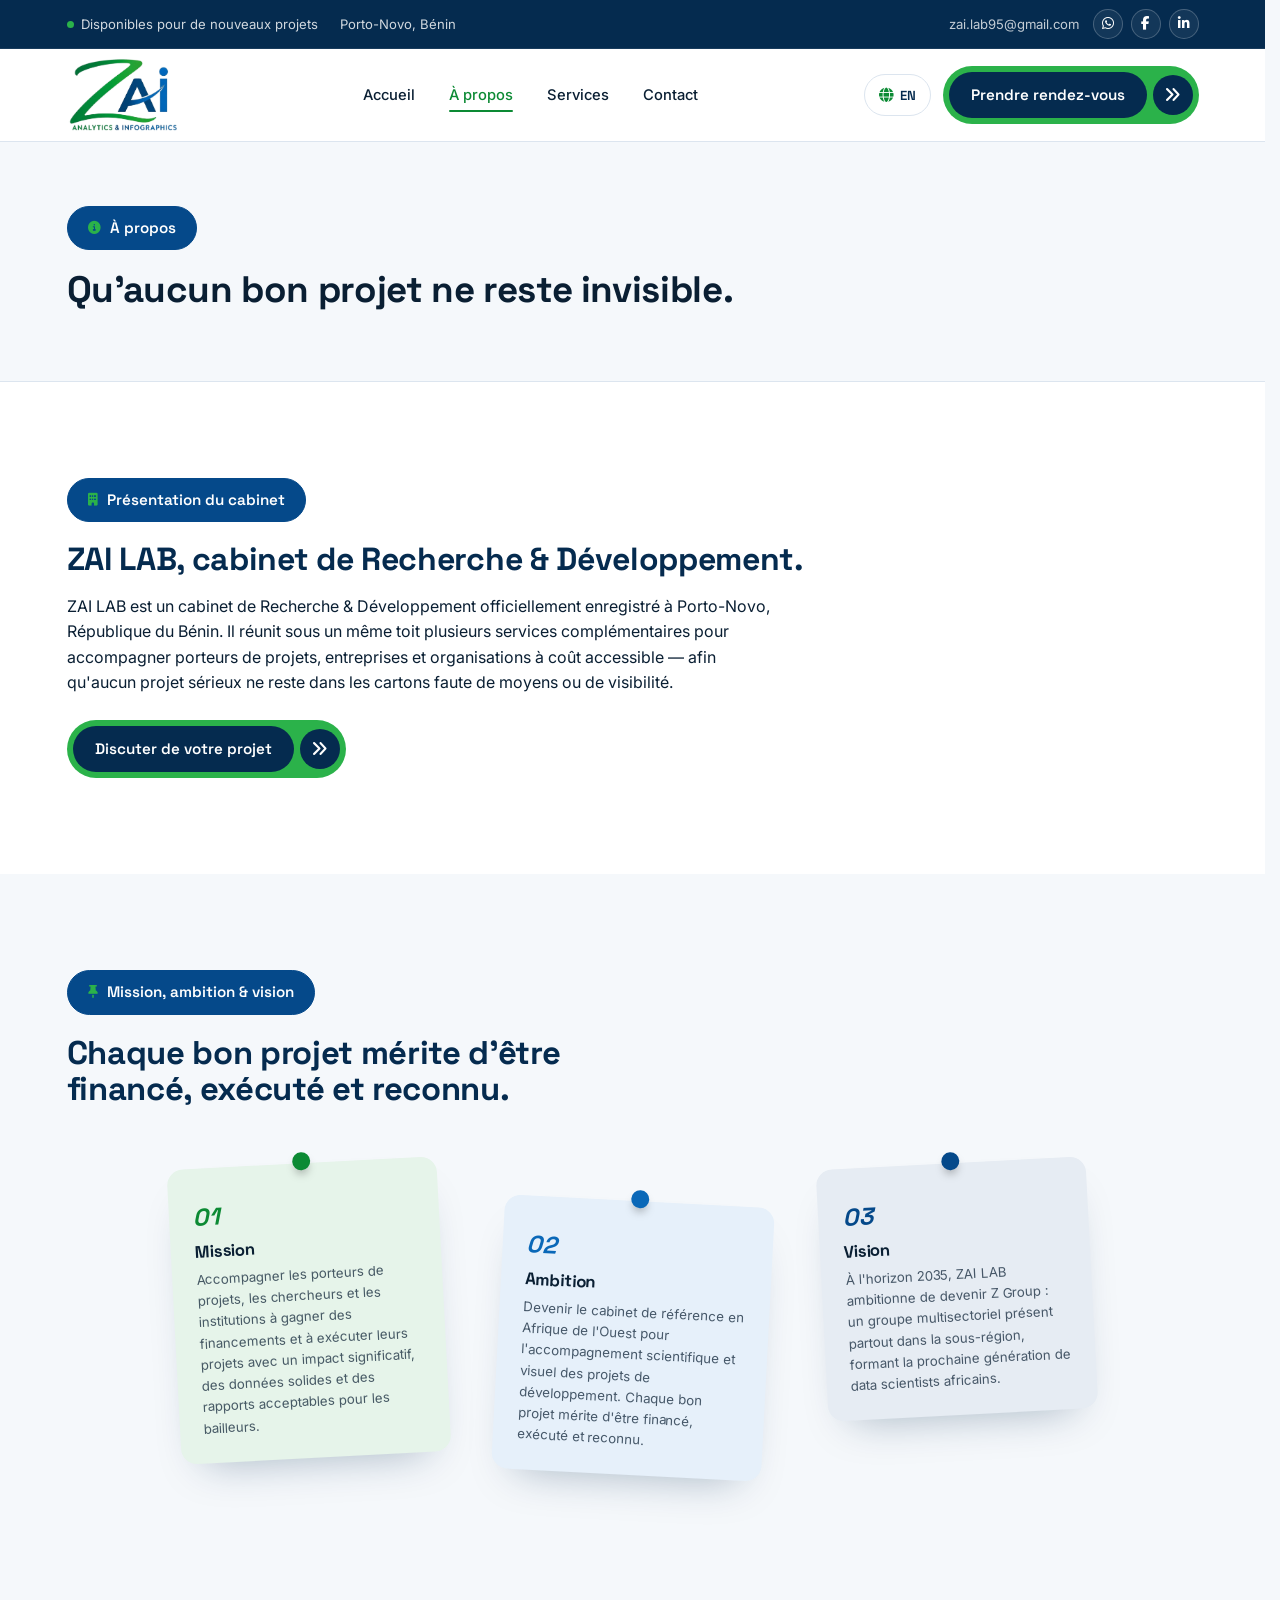
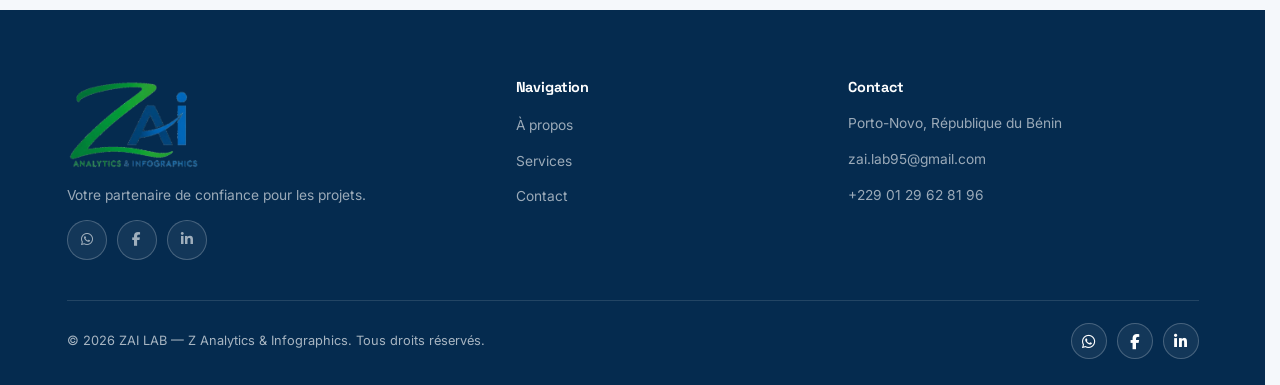
==== commit 452dd3bb: "Add files via upload" ====
--- a/a-propos.html
+++ b/a-propos.html
@@ -4,10 +4,11 @@
 <meta charset="UTF-8">
 <meta name="viewport" content="width=device-width, initial-scale=1.0">
 <title>À propos — ZAI LAB</title>
-<meta name="description" content="ZAI LAB, cabinet de Recherche &amp; Développement à Porto-Novo, Bénin : présentation, mission, ambition et vision.">
+<meta name="description" content="ZAI LAB réunit analyse de données, suivi-évaluation et communication visuelle sous un même toit, à Porto-Novo, Bénin.">
 <link rel="stylesheet" href="style.css">
 <link rel="stylesheet" href="https://cdnjs.cloudflare.com/ajax/libs/font-awesome/6.5.2/css/all.min.css">
 <link rel="icon" type="image/png" href="assets/logo-zailab.png">
+<link rel="stylesheet" href="Responsive.css">
 </head>
 <body>
 
@@ -16,7 +17,7 @@
     <div class="container">
       <div class="topbar-left">
         <span><span class="dot-live"></span> Disponibles pour de nouveaux projets</span>
-        <span>Porto-Novo, Bénin</span>
+        <span class="topbar-loc">Porto-Novo, Bénin</span>
       </div>
       <div class="topbar-right">
         <a href="mailto:zai.lab95@gmail.com" class="topbar-mail">zai.lab95@gmail.com</a>
@@ -38,18 +39,10 @@
         <li><a href="index.html">Accueil</a></li>
         <li><a href="a-propos.html" class="active">À propos</a></li>
         <li><a href="services.html">Services</a></li>
-        <li><a href="equipe.html">Équipe</a></li>
-        <li class="has-dropdown">
-          <a href="#">Ressources <span class="caret"><i class="fa-solid fa-chevron-down"></i></span></a>
-          <div class="dropdown-menu">
-            <a href="opportunites.html">Opportunités</a>
-            <a href="actualites.html">Actualités</a>
-            <a href="temoignages.html">Témoignages</a>
-          </div>
-        </li>
         <li><a href="contact.html">Contact</a></li>
       </ul>
       <div class="nav-cta">
+        <button type="button" class="lang-toggle" aria-label="Changer de langue"><i class="fa-solid fa-globe"></i><span class="lang-current">EN</span></button>
         <a href="contact.html" class="btn btn-primary"><span class="btn-label">Prendre rendez-vous</span><span class="btn-arrow"><i class="fa-solid fa-angles-right"></i></span></a>
       </div>
     </div>
@@ -63,18 +56,16 @@
   </div>
 </section>
 
-<!-- PRÉSENTATION DU CABINET -->
 <section class="bg-white about-simple">
   <div class="container">
     <div class="label-pill"><i class="fa-solid fa-building"></i> Présentation du cabinet</div>
     <h2>ZAI LAB, cabinet de Recherche &amp; Développement.</h2>
-    <p class="lede">ZAI LAB est un cabinet de Recherche &amp; Développement officiellement enregistré à Porto-Novo, République du Bénin. Fondé par [nom du fondateur], il réunit sous un même toit l'analyse de données, le suivi-évaluation et la communication visuelle, pour qu'aucun bon projet ne reste invisible.</p>
+    <p class="lede">ZAI LAB est un cabinet de Recherche &amp; Développement officiellement enregistré à Porto-Novo, République du Bénin. Il réunit sous un même toit plusieurs services complémentaires pour accompagner porteurs de projets, entreprises et organisations à coût accessible — afin qu'aucun projet sérieux ne reste dans les cartons faute de moyens ou de visibilité.</p>
 
     <a href="contact.html" class="btn btn-primary about-simple-cta"><span class="btn-label">Discuter de votre projet</span><span class="btn-arrow"><i class="fa-solid fa-angles-right"></i></span></a>
   </div>
 </section>
 
-<!-- MISSION / AMBITION / VISION -->
 <section class="notes-section">
   <div class="container">
     <div class="label-pill"><i class="fa-solid fa-thumbtack"></i> Mission, ambition &amp; vision</div>
@@ -114,9 +105,9 @@
         <div class="footer-brand"><img src="assets/logo-zailab.png" alt="ZAI LAB — Analytics &amp; Infographics" class="footer-logo"></div>
         <p>Votre partenaire de confiance pour les projets.</p>
         <div class="social-row">
+          <a href="https://wa.me/message/7WDVWGU74DTKE1" target="_blank" rel="noopener" aria-label="WhatsApp" title="WhatsApp"><i class="fa-brands fa-whatsapp"></i></a>
           <a href="https://web.facebook.com/zailab95" target="_blank" rel="noopener" aria-label="Facebook" title="Facebook"><i class="fa-brands fa-facebook-f"></i></a>
           <a href="https://www.linkedin.com/in/luc-zinzinh%C3%A9do-7a95b5175/" target="_blank" rel="noopener" aria-label="LinkedIn" title="LinkedIn"><i class="fa-brands fa-linkedin-in"></i></a>
-          <a href="https://wa.me/message/7WDVWGU74DTKE1" target="_blank" rel="noopener" aria-label="WhatsApp" title="WhatsApp"><i class="fa-brands fa-whatsapp"></i></a>
         </div>
       </div>
       <div>
@@ -124,15 +115,6 @@
         <ul>
           <li><a href="a-propos.html">À propos</a></li>
           <li><a href="services.html">Services</a></li>
-          <li><a href="equipe.html">Équipe</a></li>
-          <li><a href="temoignages.html">Témoignages</a></li>
-        </ul>
-      </div>
-      <div>
-        <h4>Ressources</h4>
-        <ul>
-          <li><a href="opportunites.html">Opportunités</a></li>
-          <li><a href="actualites.html">Actualités</a></li>
           <li><a href="contact.html">Contact</a></li>
         </ul>
       </div>
@@ -146,9 +128,9 @@
     <div class="footer-bottom">
       <span>© 2026 ZAI LAB — Z Analytics &amp; Infographics. Tous droits réservés.</span>
       <div class="social-row">
-        <a href="https://web.facebook.com/zailab95" target="_blank" rel="noopener" aria-label="Facebook" title="Facebook"><i class="fa-brands fa-facebook-f"></i></a>
-        <a href="https://www.linkedin.com/in/luc-zinzinh%C3%A9do-7a95b5175/" target="_blank" rel="noopener" aria-label="LinkedIn" title="LinkedIn"><i class="fa-brands fa-linkedin-in"></i></a>
         <a href="https://wa.me/message/7WDVWGU74DTKE1" target="_blank" rel="noopener" aria-label="WhatsApp" title="WhatsApp"><i class="fa-brands fa-whatsapp"></i></a>
+          <a href="https://web.facebook.com/zailab95" target="_blank" rel="noopener" aria-label="Facebook" title="Facebook"><i class="fa-brands fa-facebook-f"></i></a>
+          <a href="https://www.linkedin.com/in/luc-zinzinh%C3%A9do-7a95b5175/" target="_blank" rel="noopener" aria-label="LinkedIn" title="LinkedIn"><i class="fa-brands fa-linkedin-in"></i></a>
       </div>
     </div>
   </div>
@@ -156,4 +138,4 @@
 
 <script src="script.js"></script>
 </body>
-</html>+</html>
--- a/style.css
+++ b/style.css
@@ -1,37 +1,41 @@
 /* =========================================================
    ZAI LAB — Z Analytics & Infographics
-   Design tokens : palette du logo (vert Z + bleus A/I) — règle 60/30/10
+   Feuille de style unique (remplace style.css + style-additions.css)
+   Palette du logo (vert Z + bleus A/I) — règle 60/30/10
+   Sommaire :
+     1. Variables & base          7. Cartes services (accueil)
+     2. Boutons                   8. Qui nous sommes / À propos
+     3. Barre du haut & réseaux   9. Services (process, valeurs, clients)
+     4. Navigation & langue      10. Contact
+     5. Héros (accueil)          11. Pied de page
+     6. En-têtes de section      12. Responsive
    ========================================================= */
 
 @import url('https://fonts.googleapis.com/css2?family=Space+Grotesk:wght@500;600;700&family=Inter:wght@400;500;600;700&display=swap');
 
+/* =========================================================
+   1. VARIABLES & BASE
+   ========================================================= */
 :root{
-  /* ===== PALETTE TIRÉE DU LOGO ZAI LAB (3 couleurs + neutres) =====
-     Vert  (Z)  → ACTION & CROISSANCE : boutons, onglet actif, icônes, validations
-     Bleu marine (A) → CONFIANCE & STRUCTURE : bandeau haut, héros, pied de page, titres
-     Bleu vif (I)    → INFORMATION : étiquettes, dégradé du Z vers le A, accents discrets
-     Neutres bleutés → 60 % de la surface (fonds, textes, filets)                       */
-
   /* Vert du Z */
-  --green:        #0C8A34;   /* vert principal (texte/icônes sur fond clair, contraste AA) */
-  --green-dim:    #07702A;   /* vert foncé : survol, texte vert sur teinte */
-  --cta:          #2BB24A;   /* vert vif du logo : boutons d'action, accents sur fond sombre */
-  --cta-dim:      #22993E;   /* survol des boutons */
-  --green-tint:   #E6F4EA;   /* fond vert très clair */
+  --green:        #0C8A34;
+  --green-dim:    #07702A;
+  --cta:          #2BB24A;
+  --cta-dim:      #22993E;
+  --green-tint:   #E6F4EA;
   --green-tint-2: #CFE9D8;
 
   /* Bleus du A et du I */
-  --navy-deep:    #052B4F;   /* marine très sombre : topbar, héros, pied de page, bandeaux */
-  --navy:         #05498A;   /* marine du logo : titres secondaires, boutons contour */
-  --blue:         #0A68B8;   /* bleu vif du logo (I) */
-  --blue-tint:    #E6F0FA;   /* fond bleu très clair (étiquettes) */
+  --navy-deep:    #052B4F;
+  --navy:         #05498A;
+  --blue:         #0A68B8;
+  --blue-tint:    #E6F0FA;
   --navy-tint:    #E6ECF3;
-  --dark-2:       #031D37;
 
   /* Neutres */
   --ink:    #0A1F33;
   --white:  #FFFFFF;
-  --paper:  #F5F8FB;   /* fond principal 60 % */
+  --paper:  #F5F8FB;
   --line:   #DCE5EF;
   --muted:  #52657A;
 
@@ -45,7 +49,7 @@
 }
 
 *,*::before,*::after{ box-sizing:border-box; }
-html{ scroll-behavior:smooth; }
+html{ scroll-behavior:smooth; scrollbar-gutter:stable; overflow-x:hidden; }
 body{
   margin:0;
   font-family:var(--font-body);
@@ -66,25 +70,14 @@
 }
 p{ margin:0 0 1em; color:var(--muted); }
 .container{ max-width:1180px; margin:0 auto; padding:0 24px; }
-
 section{ padding:96px 0; }
-@media (max-width:768px){ section{ padding:64px 0; } }
-
-.eyebrow{
-  display:inline-flex; align-items:center; gap:8px;
-  font-family:var(--font-head);
-  font-size:.8rem; font-weight:600;
-  color:var(--green);
-  margin-bottom:16px;
-}
-.eyebrow::before{
-  content:""; width:16px; height:2px; background:var(--green); border-radius:2px;
-}
-
-h2.section-title{ font-size:clamp(1.9rem,3.2vw,2.6rem); max-width:640px; }
-.section-intro{ max-width:620px; }
-
-/* ---------- Boutons ---------- */
+.bg-white{ background:#fff; }
+
+h2.section-title{ font-size:clamp(1.5rem,2.6vw,2rem); max-width:640px; }
+
+/* =========================================================
+   2. BOUTONS
+   ========================================================= */
 .btn{
   display:inline-flex; align-items:center; gap:10px;
   font-family:var(--font-head);
@@ -96,25 +89,13 @@
   transition:transform .18s ease, background .18s ease, color .18s ease, border-color .18s ease;
 }
 .btn:hover{ transform:translateY(-2px); }
-.btn-primary{
-  background:var(--cta);
-  color:#fff;
-  padding:5px 5px 5px 5px;
-  gap:6px;
-}
+.btn-primary{ background:var(--cta); color:#fff; padding:5px; gap:6px; }
 .btn-primary:hover{ background:var(--cta-dim); }
 .btn-primary .btn-label{
-  background:var(--navy-deep);
-  color:#fff;
-  padding:11px 22px;
-  border-radius:999px;
-  display:inline-flex;
-  align-items:center;
-}
-.btn-outline{ background:transparent; color:var(--ink); border-color:var(--line); }
-.btn-outline:hover{ border-color:var(--green); color:var(--green); }
-.btn-ghost-navy{ background:transparent; color:var(--navy); border-color:var(--navy); }
-.btn-ghost-navy:hover{ background:var(--navy); color:#fff; }
+  background:var(--navy-deep); color:#fff;
+  padding:11px 22px; border-radius:999px;
+  display:inline-flex; align-items:center;
+}
 .btn-on-dark{ background:transparent; color:var(--white); border-color:rgba(255,255,255,.35); }
 .btn-on-dark:hover{ border-color:var(--white); }
 .btn-arrow{
@@ -123,11 +104,25 @@
   font-size:.8rem;
 }
 .btn-primary .btn-arrow{ background:var(--navy-deep); color:#fff; width:40px; height:40px; font-size:1.05rem; font-weight:700; }
-.btn-outline .btn-arrow{ background:var(--green-tint); color:var(--green); }
-.btn-ghost-navy .btn-arrow{ background:var(--blue-tint); color:var(--navy); }
-.btn-ghost-navy:hover .btn-arrow{ background:rgba(255,255,255,.2); color:#fff; }
-
-/* ---------- Barre supérieure ---------- */
+
+/* Bandeau d'appel à l'action */
+.cta-band{
+  background:var(--navy-deep); color:#fff; border-radius:var(--radius-lg);
+  padding:56px 50px; margin:0 24px;
+  display:flex; align-items:center; justify-content:space-between; gap:30px; flex-wrap:wrap;
+  position:relative; overflow:hidden;
+}
+.cta-band::after{
+  content:""; position:absolute; inset:0;
+  background:radial-gradient(circle at 90% 10%, rgba(10,104,184,.45), transparent 55%);
+}
+.cta-band > *{ position:relative; z-index:1; }
+.cta-band h2{ color:#fff; margin:0; max-width:480px; font-size:clamp(1.25rem,2.1vw,1.65rem); }
+.cta-actions{ display:flex; gap:16px; flex-wrap:wrap; }
+
+/* =========================================================
+   3. BARRE DU HAUT & RÉSEAUX SOCIAUX
+   ========================================================= */
 .topbar{
   background:var(--navy-deep);
   color:rgba(255,255,255,.82);
@@ -136,7 +131,7 @@
 }
 .topbar .container{
   display:flex; align-items:center; justify-content:space-between;
-  padding-top:9px; padding-bottom:9px;
+  padding-top:9px; padding-bottom:9px; min-height:40px;
   gap:16px; flex-wrap:wrap;
 }
 .topbar-left{ display:flex; align-items:center; gap:22px; flex-wrap:wrap; }
@@ -146,7 +141,25 @@
 .topbar-right a:hover{ opacity:1; color:var(--cta); }
 .dot-live{ width:7px; height:7px; border-radius:50%; background:var(--cta); display:inline-block; }
 
-/* ---------- Navigation ---------- */
+.social-row{ display:flex; align-items:center; gap:10px; }
+.social-row a{
+  display:inline-flex; align-items:center; justify-content:center;
+  width:40px; height:40px; border-radius:50%;
+  border:1px solid rgba(255,255,255,.22);
+  background:rgba(255,255,255,.06);
+  color:#fff; font-size:1.05rem; opacity:1;
+  transition:background .18s ease, color .18s ease, border-color .18s ease, transform .18s ease;
+}
+.social-row a i{ line-height:1; }
+.social-row a:hover{
+  background:var(--cta); border-color:var(--cta); color:var(--navy-deep); transform:translateY(-2px);
+}
+.social-row--top{ gap:8px; }
+.social-row--top a{ width:30px; height:30px; font-size:.85rem; }
+
+/* =========================================================
+   4. NAVIGATION & BOUTON DE LANGUE
+   ========================================================= */
 .navbar{
   background:var(--white);
   border-bottom:1px solid var(--line);
@@ -154,55 +167,455 @@
 }
 .navbar .container{
   display:flex; align-items:center; justify-content:space-between;
-  padding-top:8px; padding-bottom:8px;
+  height:92px; padding-top:0; padding-bottom:0;
 }
 .brand{
   display:flex; align-items:center; gap:10px;
+  height:76px; width:130px; flex-shrink:0;
   font-family:var(--font-head); font-weight:700; font-size:1.2rem; color:var(--ink);
 }
-.brand-logo{ height:46px; width:46px; object-fit:cover; border-radius:10px; }
-.brand-mark{
-  width:34px; height:34px; border-radius:9px;
-  background:var(--green);
-  display:flex; align-items:center; justify-content:center;
-  color:#fff; font-weight:700; font-size:.95rem; font-family:var(--font-head);
-}
-.brand small{ display:block; font-family:var(--font-body); font-weight:500; font-size:.62rem; color:var(--muted); letter-spacing:.03em; }
+.brand-logo{
+  height:76px; width:130px;
+  object-fit:contain; object-position:left center;
+  transition:transform .25s ease; transform-origin:left center;
+}
+.brand:hover .brand-logo{ transform:scale(1.15); }
 
 .nav-links{ display:flex; align-items:center; gap:34px; }
-.nav-links a{
-  font-size:.92rem; font-weight:500; color:var(--ink); position:relative; padding:6px 0;
-}
+.nav-links a{ font-size:.92rem; font-weight:500; color:var(--ink); position:relative; padding:6px 0; }
 .nav-links a.active,.nav-links a:hover{ color:var(--green); }
 .nav-links a.active::after{
   content:""; position:absolute; left:0; right:0; bottom:-2px; height:2px; background:var(--green); border-radius:2px;
 }
-.nav-cta{ display:flex; align-items:center; gap:18px; }
+.nav-cta{ display:flex; align-items:center; gap:12px; }
 .nav-toggle{ display:none; }
 
-.has-dropdown{ position:relative; }
-.has-dropdown > a{ display:inline-flex; align-items:center; gap:6px; }
-.caret{ font-size:.6rem; transform:translateY(1px); }
-.dropdown-menu{
-  position:absolute; top:100%; left:50%; transform:translateX(-50%) translateY(6px);
-  background:#fff; border:1px solid var(--line); border-radius:var(--radius-md);
-  box-shadow:var(--shadow); padding:10px; min-width:200px;
-  opacity:0; visibility:hidden; transition:opacity .15s ease, transform .15s ease;
-  z-index:60;
-}
-.has-dropdown:hover .dropdown-menu, .has-dropdown:focus-within .dropdown-menu{
-  opacity:1; visibility:visible; transform:translateX(-50%) translateY(0);
-}
-.dropdown-menu a{
-  display:block; padding:9px 12px; border-radius:var(--radius-sm); font-size:.88rem; color:var(--ink);
-}
-.dropdown-menu a:hover{ background:var(--green-tint); color:var(--green-dim); }
+.lang-toggle{
+  display:inline-flex; align-items:center; gap:7px;
+  height:42px; padding:0 14px;
+  border:1px solid var(--line); border-radius:999px;
+  background:#fff; color:var(--navy-deep);
+  font-family:var(--font-head); font-weight:600; font-size:.82rem;
+  cursor:pointer;
+  transition:border-color .18s ease, color .18s ease, background .18s ease;
+}
+.lang-toggle i{ color:var(--green); font-size:.9rem; }
+.lang-toggle:hover{ border-color:var(--green); color:var(--green); }
+
+/* =========================================================
+   5. HÉROS (ACCUEIL)
+   ========================================================= */
+.hero-v2{ position:relative; overflow:hidden; }
+.hero-v2.hero-v2--bg{
+  background-image:
+    linear-gradient(180deg, var(--navy-deep) 0%, rgba(5,43,79,0) 10%, rgba(5,43,79,0) 88%, var(--navy-deep) 100%),
+    linear-gradient(90deg, var(--navy-deep) 0%, rgba(5,43,79,0) 8%, rgba(5,43,79,0) 92%, var(--navy-deep) 100%),
+    linear-gradient(100deg, rgba(5,43,79,.75) 0%, rgba(5,43,79,.62) 38%, rgba(5,43,79,.4) 68%, rgba(5,43,79,.15) 100%),
+    url('assets/1.png');
+  background-size:auto, auto, auto, cover;
+  background-position:center, center, center, center 20%;
+  background-repeat:no-repeat;
+}
+.hero-v2-inner{
+  position:relative; z-index:2;
+  display:flex; align-items:stretch;
+  min-height:600px;
+  padding:14px 0 48px;
+}
+.hero-v2-text{
+  position:relative; z-index:5;
+  display:flex; flex-direction:column; justify-content:flex-start;
+  width:100%; max-width:640px;
+  padding:0 48px;
+  color:var(--white);
+}
+
+/* Badge « Cabinet de Recherche & Développement » */
+.eyebrow{
+  display:inline-flex; align-items:center; gap:12px;
+  width:max-content; max-width:100%;
+  font-family:var(--font-head); font-weight:600;
+  font-size:clamp(.78rem,1.25vw,.98rem);
+  color:#fff; white-space:nowrap;
+  background:rgba(5,43,79,.30);
+  border:1px solid rgba(255,255,255,.25);
+  padding:8px 22px 8px 8px;
+  border-radius:999px;
+  margin-bottom:6px;
+  backdrop-filter:blur(3px);
+}
+.eyebrow i{
+  width:36px; height:36px; border-radius:50%;
+  background:var(--green); color:#fff;
+  display:flex; align-items:center; justify-content:center;
+  font-size:.95rem; flex-shrink:0;
+}
+
+/* Phrases qui défilent */
+.hero-v2-text h1.hero-rotator{
+  display:block;
+  font-family:var(--font-head); font-weight:700;
+  font-size:clamp(1.05rem,1.55vw,1.35rem);
+  line-height:1.55; letter-spacing:normal; text-transform:none;
+  color:#fff;
+  max-width:500px; min-height:7.5em;
+  margin:14px 0;
+  white-space:normal; overflow:visible; word-wrap:break-word;
+}
+.hero-rotator .rotator-source{ display:none; }
+.hero-rotator .rotator-output{ display:inline; color:#fff; }
+.hero-rotator .rotator-cursor{
+  display:inline-block; width:2px; height:1em; vertical-align:-.15em;
+  background:var(--cta); margin-left:2px;
+  animation:zailab-caret-blink .85s steps(1) infinite;
+}
+@keyframes zailab-caret-blink{ 50%{ opacity:0; } }
+
+/* Bouton + téléphone */
+.hero-v2-actions{
+  display:flex; align-items:center; gap:22px; flex-wrap:wrap;
+  margin-top:auto; padding-top:30px;
+}
+.hero-phone{ display:flex; align-items:center; gap:12px; }
+.hero-phone .ring{
+  width:44px; height:44px; border-radius:50%; background:var(--cta);
+  display:flex; align-items:center; justify-content:center; flex-shrink:0; color:var(--navy-deep); font-size:1.05rem;
+}
+.hero-phone small{ display:block; color:var(--cta); font-weight:600; font-size:.78rem; }
+.hero-phone strong{ font-family:var(--font-head); font-size:1.05rem; color:#fff; }
+
+/* =========================================================
+   6. EN-TÊTES DE SECTION
+   ========================================================= */
+.label-pill{
+  display:inline-flex; align-items:center; gap:9px;
+  background:var(--navy); border:1px solid var(--navy); color:#fff;
+  padding:9px 20px; border-radius:999px;
+  font-family:var(--font-head); font-size:.95rem; font-weight:600;
+  margin-bottom:20px;
+}
+.label-pill i{ font-size:.8rem; color:var(--cta); }
+.label-pill--dark{ background:var(--blue); border-color:var(--blue); }
+.label-pill--dark i{ color:#fff; }
+
+.section-head{
+  display:flex; align-items:flex-end; justify-content:space-between;
+  gap:48px; flex-wrap:wrap;
+}
+.section-head h2{
+  font-size:clamp(1.5rem,2.6vw,2.05rem);
+  max-width:520px; margin:0; color:var(--navy-deep);
+}
+.section-sub{ max-width:560px; margin:14px 0 0; font-size:.95rem; color:var(--muted); }
+
+.page-hero{
+  background:var(--paper); color:var(--ink);
+  padding:64px 0 52px;
+  border-bottom:1px solid var(--line);
+  position:relative; overflow:hidden;
+}
+.page-hero .label-pill{ margin-bottom:20px; }
+.page-hero h1{ color:var(--ink); font-size:clamp(1.6rem,3vw,2.3rem); max-width:680px; }
+.page-hero p{ color:var(--muted); max-width:560px; }
+
+/* =========================================================
+   7. CARTES SERVICES (ACCUEIL)
+   ========================================================= */
+.notch-grid{ display:grid; grid-template-columns:repeat(3,1fr); gap:18px; margin-top:36px; }
+
+.notch-card{
+  --card-bg:#fff;
+  --card-ink:var(--navy-deep);
+  --card-muted:var(--muted);
+  --notch-bg:var(--paper);
+  position:relative; overflow:hidden;
+  background:var(--card-bg); color:var(--card-ink);
+  border-radius:20px;
+  min-height:250px;
+  padding:26px 24px 84px;
+}
+.notch-card .notch-icon{ display:block; font-size:1.6rem; line-height:1; color:var(--navy-deep); margin-bottom:22px; }
+.notch-card h3{ font-size:1.08rem; color:var(--card-ink); margin-bottom:8px; }
+.notch-card p{ font-size:.84rem; color:var(--card-muted); margin:0; max-width:300px; }
+
+.notch-card--lime{ --card-bg:var(--cta); --card-muted:rgba(5,43,79,.62); }
+.notch-card--dark{ --card-bg:var(--navy-deep); --card-ink:#fff; --card-muted:rgba(255,255,255,.66); }
+.notch-card--dark .notch-icon{ color:var(--cta); }
+
+.notch-card--lime::before,
+.notch-card--lime::after{ content:""; position:absolute; border-radius:50%; pointer-events:none; }
+.notch-card--lime::before{ width:220px; height:220px; right:-70px; bottom:-90px; background:rgba(5,43,79,.12); }
+.notch-card--lime::after{ width:340px; height:340px; right:-130px; bottom:-160px; border:1px solid rgba(255,255,255,.4); }
+
+.card-notch{
+  position:absolute; left:0; bottom:0; z-index:2;
+  background:var(--notch-bg);
+  padding:12px 18px 10px 0;
+  border-top-right-radius:22px;
+}
+.card-notch::before{
+  content:""; position:absolute; left:0; bottom:100%;
+  width:22px; height:22px;
+  background:radial-gradient(circle at 100% 0, transparent 22px, var(--notch-bg) 22.5px);
+}
+.btn-notch{
+  display:inline-flex; align-items:center; gap:8px;
+  background:var(--card-bg); color:var(--card-ink);
+  border:1px solid rgba(5,43,79,.07);
+  font-family:var(--font-head); font-weight:600; font-size:.76rem;
+  padding:9px 15px; border-radius:999px;
+  transition:transform .18s ease;
+}
+.btn-notch i{ font-size:.7rem; }
+.btn-notch:hover{ transform:translateX(3px); }
+
+/* =========================================================
+   8. QUI NOUS SOMMES (ACCUEIL) & PAGE À PROPOS
+   ========================================================= */
+.about-modern{
+  display:grid; grid-template-columns:1.02fr .98fr; gap:56px; align-items:stretch;
+}
+.about-photos--single{ display:block; position:relative; min-height:420px; }
+.about-photo-single{
+  position:absolute; inset:0; width:100%; height:100%;
+  object-fit:cover; object-position:62% 50%;
+  border-radius:24px; display:block;
+}
+.about-copy h2{ font-size:clamp(1.5rem,2.6vw,2rem); color:var(--navy-deep); max-width:520px; }
+.about-copy > p{ font-size:.92rem; max-width:520px; }
+.about-cta-row{ display:flex; align-items:center; gap:24px; flex-wrap:wrap; margin:26px 0 34px; }
+
+.about-info{ display:grid; grid-template-columns:1fr 1fr; gap:14px; }
+.info-card{
+  background:var(--paper); border-radius:20px; padding:24px 22px;
+  display:flex; flex-direction:column; min-height:210px;
+}
+.info-card .stars{ color:var(--green); font-size:.8rem; letter-spacing:2px; margin-bottom:10px; }
+.rating-score{ font-family:var(--font-head); font-size:2.6rem; font-weight:500; color:var(--navy-deep); line-height:1; }
+.rating-score small{ font-size:1rem; color:var(--muted); }
+.info-label{
+  margin-top:auto; padding-top:16px; border-top:1px solid var(--line);
+  font-weight:600; font-size:.88rem; color:var(--navy-deep);
+}
+.info-title{ font-family:var(--font-head); font-weight:600; font-size:.95rem; color:var(--navy-deep); margin-bottom:20px; }
+.skill-pills{ display:flex; flex-wrap:wrap; gap:8px; }
+.skill-pills span{
+  background:#fff; border:1px solid var(--line); border-radius:999px;
+  padding:6px 11px; font-size:.62rem; font-weight:600; letter-spacing:.05em;
+  text-transform:uppercase; color:var(--navy-deep);
+}
+
+/* À propos : présentation */
+.about-simple h2{ font-size:clamp(1.5rem,2.6vw,2rem); max-width:760px; color:var(--navy-deep); }
+.about-simple p{ max-width:720px; }
+.about-simple p.lede{ font-size:1rem; color:var(--ink); }
+.about-simple-cta{ margin-top:8px; }
+
+/* À propos : notes épinglées */
+.notes-board{
+  display:flex; flex-wrap:wrap; justify-content:center; align-items:flex-start;
+  gap:46px 54px; margin-top:56px;
+}
+.sticky-note{
+  width:270px; border-radius:16px; padding:30px 24px 24px;
+  box-shadow:0 22px 44px -24px rgba(5,43,79,.35);
+  position:relative; transition:transform .2s ease;
+}
+.sticky-note:nth-child(odd){ transform:rotate(-3deg); }
+.sticky-note:nth-child(even){ transform:rotate(3deg); margin-top:38px; }
+.sticky-note:hover{ transform:rotate(0deg) translateY(-4px); }
+.sticky-note .pin{
+  position:absolute; top:-11px; left:50%; transform:translateX(-50%);
+  width:18px; height:18px; border-radius:50%;
+  box-shadow:0 6px 10px -3px rgba(0,0,0,.35);
+}
+.pin-a{ background:var(--green); }
+.pin-b{ background:var(--blue); }
+.pin-c{ background:var(--navy); }
+.note-number{ display:block; font-family:var(--font-head); font-style:italic; font-weight:700; font-size:1.5rem; margin-bottom:6px; }
+.sticky-note h3{ font-size:1.05rem; margin-bottom:8px; }
+.sticky-note p{ font-size:.83rem; margin:0; color:var(--ink); opacity:.72; }
+.note-a{ background:var(--green-tint); } .note-a .note-number{ color:var(--green); }
+.note-b{ background:var(--blue-tint); }  .note-b .note-number{ color:var(--blue); }
+.note-c{ background:var(--navy-tint); }  .note-c .note-number{ color:var(--navy); }
+
+/* =========================================================
+   9. SERVICES : PROCESS, VALEURS, CLIENTS
+   ========================================================= */
+.process-list{ margin-top:48px; }
+.process-row{ display:flex; align-items:center; gap:64px; padding:52px 0; border-bottom:1px solid var(--line); }
+.process-list .process-row:last-child{ border-bottom:none; }
+.process-text{ flex:1; min-width:0; }
+.process-text h3{ font-size:1.25rem; margin:0; }
+.process-text p{ font-size:.92rem; max-width:420px; margin:0; }
+.process-underline{ display:block; width:46px; height:3px; background:var(--cta); border-radius:3px; margin:14px 0 16px; }
+.process-visual{ flex:1; min-width:0; position:relative; display:flex; align-items:center; justify-content:center; }
+.process-number{
+  font-family:var(--font-head); font-weight:700;
+  font-size:clamp(3.8rem,8vw,6rem); line-height:1;
+  background:linear-gradient(135deg, var(--green), var(--blue));
+  -webkit-background-clip:text; background-clip:text; color:transparent;
+}
+.process-icon{
+  position:absolute; bottom:10%; right:26%;
+  width:54px; height:54px; border-radius:50%;
+  background:#fff; border:1px solid var(--line); box-shadow:var(--shadow);
+  display:flex; align-items:center; justify-content:center;
+  color:var(--green); font-size:1.05rem;
+}
+.process-row:nth-child(even) .process-text{ order:2; }
+.process-row:nth-child(even) .process-visual{ order:1; }
+.process-row:nth-child(even) .process-icon{ right:auto; left:26%; }
+
+.values-bar{
+  display:grid; grid-template-columns:repeat(4,1fr);
+  margin-top:44px; background:#fff; border:1px solid var(--line);
+  border-radius:var(--radius-lg); overflow:hidden;
+}
+.value-col{ padding:32px 26px; border-right:1px solid var(--line); transition:background .2s ease; }
+.value-col:hover{ background:var(--paper); }
+.value-col:last-child{ border-right:none; }
+.value-col .value-icon{
+  width:46px; height:46px; border-radius:12px;
+  background:linear-gradient(150deg, var(--green-tint), var(--green-tint-2));
+  color:var(--green);
+  display:flex; align-items:center; justify-content:center;
+  font-size:1.2rem; margin-bottom:18px;
+}
+.value-col h3{ font-size:1rem; margin-bottom:6px; }
+.value-col p{ font-size:.85rem; margin:0; }
+
+.clients-section{ background:var(--paper); }
+.clients-row{ display:flex; flex-wrap:wrap; gap:12px; margin-top:36px; justify-content:center; }
+.client-pill{
+  display:inline-flex; align-items:center; gap:9px;
+  background:#fff; border:1px solid var(--line); border-radius:999px;
+  padding:11px 20px; font-size:.85rem; font-weight:500; color:var(--ink);
+}
+.client-pill i{ color:var(--green); font-size:.85rem; }
+
+/* =========================================================
+   10. CONTACT
+   ========================================================= */
+.contact-hero{ background:var(--navy-deep); color:#fff; padding:90px 0 100px; position:relative; overflow:hidden; }
+.contact-hero::before{
+  content:""; position:absolute; inset:0;
+  background:radial-gradient(circle at 90% 10%, rgba(10,104,184,.45), transparent 55%);
+  pointer-events:none;
+}
+.contact-hero .deco{
+  position:absolute; border:2px solid rgba(255,255,255,.18); border-radius:8px;
+  pointer-events:none; animation:decoFloat 7s ease-in-out infinite;
+}
+@keyframes decoFloat{
+  0%,100%{ transform:translateY(0) rotate(var(--rot,0deg)); }
+  50%{ transform:translateY(-16px) rotate(calc(var(--rot,0deg) + 8deg)); }
+}
+@media (prefers-reduced-motion:reduce){ .contact-hero .deco{ animation:none; } .brand-logo{ transition:none; } }
+
+.deco-1{ width:46px; height:46px; top:64px; left:6%; --rot:18deg; border-color:var(--cta); animation-duration:6.5s; }
+.deco-2{ width:30px; height:30px; bottom:90px; left:12%; --rot:-12deg; animation-duration:7.5s; animation-delay:.6s; }
+.deco-3{ width:60px; height:60px; top:38%; right:6%; --rot:10deg; border-color:rgba(43,178,74,.5); animation-duration:8.5s; animation-delay:.3s; }
+.deco-4{ width:22px; height:22px; top:22%; left:22%; --rot:30deg; animation-duration:5.5s; animation-delay:1.2s; }
+.deco-5{ width:40px; height:40px; bottom:16%; right:16%; --rot:-20deg; border-color:var(--cta); animation-duration:7.8s; animation-delay:.9s; }
+.deco-6{ width:18px; height:18px; top:12%; right:24%; --rot:45deg; animation-duration:6s; animation-delay:1.6s; }
+.deco-7{ width:26px; height:26px; bottom:8%; left:34%; --rot:8deg; animation-duration:9s; animation-delay:1.8s; }
+
+.contact-hero-grid{
+  position:relative; z-index:1;
+  display:grid; grid-template-columns:1.05fr .95fr; gap:60px; align-items:start;
+}
+.contact-hero-copy h1{ color:#fff; font-size:clamp(1.6rem,3vw,2.3rem); max-width:520px; margin-bottom:16px; }
+.contact-hero-copy p.lede{ color:rgba(255,255,255,.72); max-width:460px; }
+
+.check-list{ margin-top:30px; display:flex; flex-direction:column; gap:16px; }
+.check-list li{ display:flex; align-items:center; gap:14px; font-size:.92rem; color:rgba(255,255,255,.85); }
+.check-dot{
+  width:24px; height:24px; border-radius:50%; background:var(--cta); color:var(--navy-deep);
+  display:flex; align-items:center; justify-content:center; font-size:.7rem; flex-shrink:0;
+}
+
+.contact-form-card{ background:#fff; border-radius:var(--radius-lg); padding:38px 34px; box-shadow:0 30px 60px -20px rgba(0,0,0,.45); }
+.contact-form-card .form-title{ font-size:1.35rem; margin-bottom:6px; }
+.contact-form-card .form-sub{ font-size:.86rem; margin-bottom:24px; }
+.contact-form .field{ margin-bottom:18px; }
+.contact-form .field-row{ display:grid; grid-template-columns:1fr 1fr; gap:16px; }
+.contact-form label{ font-size:.8rem; font-weight:600; color:var(--ink); margin-bottom:6px; display:block; }
+.contact-form input, .contact-form textarea, .contact-form select{
+  width:100%; border:1px solid var(--line); border-radius:var(--radius-sm);
+  padding:13px 14px; font-family:var(--font-body); font-size:.92rem; color:var(--ink); background-color:var(--paper);
+}
+.contact-form select{
+  padding-right:40px; appearance:none; -webkit-appearance:none;
+  background-image:url("data:image/svg+xml,%3Csvg xmlns='http://www.w3.org/2000/svg' width='12' height='8' viewBox='0 0 12 8'%3E%3Cpath d='M1 1l5 5 5-5' fill='none' stroke='%2356695E' stroke-width='1.6' stroke-linecap='round' stroke-linejoin='round'/%3E%3C/svg%3E");
+  background-repeat:no-repeat; background-position:right 14px center;
+}
+.contact-form input:focus, .contact-form textarea:focus, .contact-form select:focus{ outline:2px solid var(--green); outline-offset:1px; }
+.phone-group{ display:grid; grid-template-columns:200px 1fr; gap:10px; }
+
+.form-error{
+  background:#FDECEC; color:#B42318; border:1px solid #F5C2C0;
+  border-radius:var(--radius-sm); padding:10px 14px; font-size:.84rem; margin:0 0 14px;
+}
+.form-error[hidden]{ display:none; }
+.btn-submit-pill{
+  width:100%; border:none; cursor:pointer;
+  background:var(--cta); color:var(--navy-deep);
+  font-family:var(--font-head); font-weight:700; font-size:.95rem;
+  padding:15px 22px; border-radius:999px; margin-top:6px;
+  transition:background .18s ease, transform .18s ease;
+}
+.btn-submit-pill:hover{ background:var(--cta-dim); transform:translateY(-2px); }
+.btn-submit-pill i{ margin-left:8px; }
+.form-note{ font-size:.76rem; color:var(--muted); text-align:center; margin:14px 0 0; }
+
+.contact-strip{ display:flex; flex-wrap:wrap; gap:40px; }
+.contact-strip > div{ display:flex; align-items:center; gap:14px; }
+.contact-strip-icon{
+  width:44px; height:44px; border-radius:12px;
+  background:var(--green-tint); color:var(--green);
+  display:flex; align-items:center; justify-content:center; font-size:1.05rem; flex-shrink:0;
+}
+.contact-strip strong{ display:block; font-size:.9rem; color:var(--ink); }
+.contact-strip span{ font-size:.84rem; color:var(--muted); }
+.legal-ids{ display:flex; flex-wrap:wrap; gap:24px; margin-top:28px; font-size:.78rem; font-weight:600; color:var(--muted); }
+
+/* =========================================================
+   11. PIED DE PAGE
+   ========================================================= */
+footer{ background:var(--navy-deep); color:rgba(255,255,255,.65); padding:70px 0 26px; margin-top:40px; }
+.footer-grid{
+  display:grid; grid-template-columns:1.4fr 1fr 1.2fr; gap:40px; padding-bottom:40px;
+  border-bottom:1px solid rgba(255,255,255,.12);
+}
+.footer-grid h4{ color:#fff; font-size:.9rem; margin-bottom:16px; }
+.footer-grid a, .footer-grid p{ font-size:.86rem; color:rgba(255,255,255,.6); }
+.footer-grid ul{ display:flex; flex-direction:column; gap:10px; }
+.footer-brand{ display:flex; align-items:center; gap:10px; color:#fff; font-family:var(--font-head); font-weight:700; margin-bottom:14px; }
+.footer-logo{ height:90px; width:auto; object-fit:contain; }
+.footer-bottom{
+  display:flex; justify-content:space-between; align-items:center; padding-top:22px;
+  font-size:.8rem; flex-wrap:wrap; gap:10px;
+}
+.footer-bottom .social-row a{ width:36px; height:36px; font-size:.95rem; }
+
+/* =========================================================
+   12. RESPONSIVE (du plus large au plus petit)
+   ========================================================= */
+
+/* Petit portable */
+@media (max-width:1100px){
+  .nav-links{ gap:22px; }
+  .hero-v2-text{ padding:0 36px; }
+}
+
+/* Tablette */
 @media (max-width:960px){
-  .dropdown-menu{ position:static; opacity:1; visibility:visible; transform:none; box-shadow:none; border:none; padding:0 0 0 12px; display:none; }
-  .has-dropdown.open .dropdown-menu{ display:block; }
-}
-
-@media (max-width: 960px){
+  /* navigation */
+  .navbar .container{ height:84px; gap:10px; }
+  .brand, .brand-logo{ height:68px; }
+  .brand{ width:auto; }
+  .brand-logo{ width:auto; max-width:110px; }
   .nav-links{
     position:absolute; top:100%; left:0; right:0;
     background:var(--white); border-bottom:1px solid var(--line);
@@ -212,7 +625,10 @@
   }
   .nav-links.open{ display:flex; }
   .nav-links a{ padding:12px 0; width:100%; border-bottom:1px solid var(--line); }
+  .nav-cta{ margin-left:auto; }
+  .nav-cta .btn span.btn-label{ display:none; }
   .nav-toggle{
+    order:3;
     display:flex; align-items:center; justify-content:center;
     width:40px; height:40px; border-radius:10px; border:1px solid var(--line);
     background:none; cursor:pointer;
@@ -222,1073 +638,33 @@
   }
   .nav-toggle span::before{ position:absolute; top:-6px; }
   .nav-toggle span::after{ position:absolute; top:6px; }
-  .nav-cta .btn span.btn-label{ display:none; }
-}
-
-/* ---------- Hero (page d'accueil) ---------- */
-.hero{
-  background:var(--navy-deep);
-  color:var(--white);
-  position:relative;
-  overflow:hidden;
-  padding:88px 0 100px;
-}
-.hero::before{
-  content:"";
-  position:absolute; inset:0;
-  background-image:
-    radial-gradient(circle at 85% 20%, rgba(10,104,184,.5), transparent 45%),
-    radial-gradient(circle at 100% 100%, rgba(12,138,52,.28), transparent 40%);
-  pointer-events:none;
-}
-.hero .container{
-  position:relative; z-index:1;
-  display:grid; grid-template-columns:1.05fr .95fr; gap:56px; align-items:center;
-}
-@media (max-width:900px){ .hero .container{ grid-template-columns:1fr; } }
-
-.hero-badge{
-  display:inline-flex; align-items:center; gap:8px;
-  background:rgba(255,255,255,.08); border:1px solid rgba(255,255,255,.18);
-  padding:8px 16px; border-radius:999px; font-size:.8rem; margin-bottom:26px; color:rgba(255,255,255,.92);
-}
-.hero-rotator{
-  font-family:var(--font-head); font-weight:600;
-  font-size:clamp(1.6rem, 3.4vw, 2.5rem);
-  min-height:4.4em;
-  display:flex; align-items:center;
-}
-.hero-rotator span{ display:none; animation:fadeUp .6s ease; }
-.hero-rotator span.show{ display:inline; }
-@keyframes fadeUp{ from{opacity:0; transform:translateY(10px);} to{opacity:1; transform:translateY(0);} }
-.hero p.lede{ color:rgba(255,255,255,.72); max-width:480px; margin-top:18px; }
-.hero-actions{ display:flex; align-items:center; gap:22px; margin-top:34px; flex-wrap:wrap; }
-.hero-phone{ display:flex; align-items:center; gap:12px; }
-.hero-phone .ring{
-  width:44px; height:44px; border-radius:50%; background:var(--cta);
-  display:flex; align-items:center; justify-content:center; flex-shrink:0; color:var(--navy-deep); font-size:1.05rem;
-}
-.hero-phone small{ display:block; color:var(--cta); font-weight:600; font-size:.78rem; }
-.hero-phone strong{ font-family:var(--font-head); font-size:1.05rem; color:#fff; }
-
-/* graphique décoratif du héro (remplace la photo) */
-.hero-visual{
-  position:relative; background:rgba(255,255,255,.05);
-  border:1px solid rgba(255,255,255,.14); border-radius:var(--radius-lg);
-  padding:26px; backdrop-filter:blur(2px);
-}
-.hero-visual .chip{
-  display:flex; align-items:center; justify-content:space-between;
-  background:rgba(255,255,255,.07); border-radius:var(--radius-md);
-  padding:16px 18px; margin-bottom:14px;
-}
-.hero-visual .chip:last-child{ margin-bottom:0; }
-.hero-visual .chip strong{ font-family:var(--font-head); font-size:1.3rem; }
-.hero-visual .chip small{ color:rgba(255,255,255,.55); display:block; font-size:.72rem; }
-.bars{ display:flex; align-items:flex-end; gap:8px; height:46px; }
-.bars i{ width:9px; border-radius:3px; background:var(--green); display:block; }
-
-/* ---------- HERO V2 — IMAGE UNIQUE PLEIN CADRE ---------- */
-.hero-v2{
-  position:relative;
-  overflow:hidden;
-  background:transparent;
-}
-
-.hero-v2::before,
-.hero-v2::after{
-  content:none !important;
-  display:none !important;
-}
-
-.hero-v2.hero-v2--bg{
-  position:relative;
-  overflow:hidden;
-  background-image:url("assets/1.png");
-  background-size:100% 100%;
-  background-position:center center;
-  background-repeat:no-repeat;
-  background-color:transparent;
-}
-
-.hero-v2-inner{
-  position:relative;
-  z-index:2;
-  display:block;
-  min-height:800px;
-  height:800px;
-  padding:60px 0 70px;
-}
-
-.hero-v2-text{
-  position:relative;
-  z-index:5;
-  display:flex;
-  flex-direction:column;
-  justify-content:center;
-  max-width:680px;
-  padding:0 0 0 56px;
-  color:var(--white);
-}
-
-.hero-v2-text .eyebrow{
-  display:inline-flex;
-  align-items:center;
-  gap:12px;
-  width:max-content;
-  max-width:100%;
-  background:rgba(5,43,79,.30);
-  border:1px solid rgba(255,255,255,.25);
-  padding:9px 26px 9px 9px;
-  border-radius:999px;
-  color:var(--cta);
-  font-size:1.02rem;
-  font-weight:600;
-  margin-bottom:16px;
-  backdrop-filter:blur(3px);
-}
-
-.hero-v2-text .eyebrow::before{
-  content:none;
-}
-
-.hero-v2-text .eyebrow i{
-  width:36px;
-  height:36px;
-  border-radius:50%;
-  background:var(--green);
-  display:flex;
-  align-items:center;
-  justify-content:center;
-  font-size:.95rem;
-  color:#fff;
-  flex-shrink:0;
-}
-
-.hero-v2-text .hero-badge{
-  width:max-content;
-  max-width:100%;
-  background:rgba(5,43,79,.28);
-  border:1px solid rgba(255,255,255,.25);
-  color:#fff;
-  padding:16px 30px;
-  border-radius:999px;
-  font-size:1.35rem;
-  font-weight:700;
-  margin-bottom:18px;
-  backdrop-filter:blur(3px);
-}
-
-.hero-v2-text h1{
-  font-family:var(--font-head);
-  font-weight:700;
-  text-transform:uppercase;
-  font-size:clamp(2rem,3.4vw,3.1rem);
-  line-height:1.12;
-  color:var(--white);
-  letter-spacing:-.01em;
-  margin-bottom:22px;
-  text-shadow:0 2px 10px rgba(0,0,0,.35);
-}
-
-.hero-v2-text h1 .accent-green{
-  color:var(--cta);
-}
-
-.hero-v2-text p.lede{
-  color:#fff;
-  font-size:1.05rem;
-  max-width:570px;
-  margin-top:6px;
-  margin-bottom:8px;
-  text-shadow:0 2px 8px rgba(0,0,0,.45);
-}
-
-.hero-v2-actions{
-  display:flex;
-  align-items:center;
-  gap:22px;
-  flex-wrap:wrap;
-  margin-top:auto;
-  padding-top:60px;
-}
-
-.hero-v2-actions .btn-outline{
-  background:transparent;
-  color:var(--white);
-  border-color:rgba(255,255,255,.35);
-}
-
-.hero-v2-actions .btn-outline:hover{
-  border-color:var(--white);
-  color:var(--white);
-}
-
-.hero-v2-actions .btn-outline .btn-arrow{
-  background:rgba(255,255,255,.16);
-  color:var(--white);
-}
-
-.hero-v2-media,
-.hero-v2-media img,
-.hero-v2-media::after,
-.hero-v2-media .hero-logo-watermark{
-  display:none !important;
-}
-
-.hero-v2-text h1.hero-rotator{
-  display:block;
-  min-height:6.5em;
-  font-size:clamp(1.35rem,2.3vw,1.95rem);
-  font-weight:700;
-  text-transform:none;
-  letter-spacing:normal;
-  line-height:1.5;
-  color:#fff;
-  text-shadow:0 2px 8px rgba(0,0,0,.35);
-  margin:18px 0 22px;
-  white-space:normal;
-  overflow:visible;
-  word-wrap:break-word;
-}
-
-.hero-rotator .rotator-source{
-  display:none;
-}
-
-.hero-rotator .rotator-output{
-  display:inline;
-  color:#fff;
-}
-
-.brand-logo{
-  height:76px;
-  width:auto;
-  object-fit:contain;
-  border-radius:0;
-}
-
-.footer-logo{
-  height:32px;
-  width:auto;
-  object-fit:contain;
-  background:#fff;
-  border-radius:8px;
-  padding:4px 8px;
-}
-
-.hero-rotator .rotator-cursor{
-  display:inline-block;
-  width:2px;
-  height:1em;
-  vertical-align:-.15em;
-  background:var(--cta);
-  margin-left:2px;
-  animation:zailab-caret-blink .85s steps(1) infinite;
-}
-
-@keyframes zailab-caret-blink{
-  50%{opacity:0;}
-}
-
-/* ---------- Responsive ---------- */
-@media (min-width:1400px){
-  .hero-v2.hero-v2--bg{
-    background-size:100% 100%;
-    background-position:center center;
-  }
-
-  .hero-v2-inner{
-    min-height:800px;
-    height:800px;
-    padding:60px 0 70px;
-  }
-}
-
-@media (min-width:961px) and (max-width:1399px){
-  .hero-v2.hero-v2--bg{
-    background-size:100% 100%;
-    background-position:center center;
-  }
-
-  .hero-v2-inner{
-    min-height:650px;
-    height:650px;
-    padding:45px 0 55px;
-  }
-
-  .hero-v2-text{
-    max-width:650px;
-    padding-left:42px;
-  }
-}
-
-@media (max-width:960px){
-  .hero-v2.hero-v2--bg{
-    background-size:100% 100%;
-    background-position:center center;
-  }
-
-  .hero-v2-inner{
-    min-height:650px;
-    height:auto;
-    padding:55px 0 65px;
-  }
-
-  .hero-v2-text{
-    max-width:700px;
-    padding:0 30px;
-  }
-}
-
-@media (max-width:600px){
-  .hero-v2.hero-v2--bg{
-    background-size:100% 100%;
-    background-position:center center;
-  }
-
-  .hero-v2-inner{
-    min-height:680px;
-    height:auto;
-    padding:45px 0 55px;
-  }
-
-  .hero-v2-text{
-    padding:0 20px;
-  }
-
-  .hero-v2-text .eyebrow{
-    font-size:.82rem;
-    padding:7px 16px 7px 7px;
-  }
-
-  .hero-v2-text .eyebrow i{
-    width:28px;
-    height:28px;
-    font-size:.75rem;
-  }
-
-  .hero-v2-text .hero-badge{
-    font-size:1rem;
-    padding:11px 18px;
-  }
-
-  .hero-v2-text h1.hero-rotator{
-    font-size:1.25rem;
-    line-height:1.4;
-    min-height:3.2em;
-  }
-
-  .hero-v2-text p.lede{
-    font-size:.92rem;
-    line-height:1.55;
-  }
-}
-
-/* ---------- Section "Vous reconnaissez-vous ?" en fond clair ---------- */
-.rotator-section{ background:var(--green-tint); padding:80px 0; }
-.rotator-section .hero-badge{
-  background:#fff; border:1px solid var(--green-tint-2); color:var(--green-dim);
-}
-.rotator-section .hero-rotator{ color:var(--navy); min-height:3.6em; font-size:clamp(1.3rem,2.6vw,1.9rem); }
-.rotator-section p.lede{ color:var(--muted); }
-
-.feature-row{
-  display:grid; grid-template-columns:repeat(3,1fr); gap:22px;
-  margin-top:44px;
-}
-@media (max-width:860px){ .feature-row{ grid-template-columns:1fr; } }
-.feature-card{
-  border-radius:var(--radius-lg); padding:34px 30px; min-height:270px;
-  display:flex; flex-direction:column; justify-content:space-between;
-  border:1px solid var(--line);
-}
-.feature-card.style-a{ background:var(--white); }
-.feature-card.style-b{ background:var(--green-tint); border-color:var(--green-tint-2); }
-.feature-card.style-c{ background:var(--navy-deep); color:#fff; border-color:var(--navy-deep); }
-.feature-card.style-c p{ color:rgba(255,255,255,.68); }
-.feature-card.style-c a{ color:#fff; }
-.feature-icon{
-  width:48px; height:48px; border-radius:12px; margin-bottom:22px;
-  display:flex; align-items:center; justify-content:center;
-  background:rgba(12,138,52,.12); color:var(--green);
-}
-.feature-card.style-c .feature-icon{ background:rgba(255,255,255,.12); color:#fff; }
-.feature-card h3{ font-size:1.15rem; margin-bottom:8px; }
-.feature-link{ display:inline-flex; align-items:center; gap:8px; font-family:var(--font-head); font-weight:600; font-size:.88rem; color:var(--green); }
-
-/* ---------- Section split (image/collage + texte) ---------- */
-.split{
-  display:grid; grid-template-columns:.95fr 1.05fr; gap:60px; align-items:center;
-}
-@media (max-width:900px){ .split{ grid-template-columns:1fr; } }
-.split.reverse .split-media{ order:2; }
-.split.reverse .split-copy{ order:1; }
-@media (max-width:900px){ .split.reverse .split-media, .split.reverse .split-copy{ order:initial; } }
-
-.collage{ position:relative; }
-.collage-main{
-  border-radius:var(--radius-lg); background:var(--navy-deep);
-  aspect-ratio:4/3.1; position:relative; overflow:hidden;
-  display:flex; align-items:center; justify-content:center;
-}
-.collage-float{
-  position:absolute; bottom:-26px; left:-26px;
-  background:var(--green); color:#fff;
-  border-radius:var(--radius-md); padding:20px 22px;
-  box-shadow:var(--shadow); width:180px;
-}
-.collage-float strong{ font-family:var(--font-head); font-size:1.6rem; display:block; }
-.collage-float span{ font-size:.78rem; opacity:.85; }
-.collage-badge{
-  position:absolute; top:-22px; right:-16px;
-  background:#fff; border-radius:var(--radius-md); padding:16px 18px;
-  box-shadow:var(--shadow); text-align:left;
-}
-.collage-badge .stars{ color:var(--green); font-size:.85rem; letter-spacing:2px; }
-.collage-badge strong{ font-family:var(--font-head); font-size:1.3rem; }
-.collage-badge span{ display:block; font-size:.72rem; color:var(--muted); }
-
-.stat-strip{ display:flex; gap:34px; margin-top:34px; flex-wrap:wrap; }
-.stat-strip div strong{ display:block; font-family:var(--font-head); font-size:1.7rem; color:var(--green); }
-.stat-strip div span{ font-size:.82rem; color:var(--muted); }
-
-/* ---------- Grille de cartes générique ---------- */
-.grid-3{ display:grid; grid-template-columns:repeat(3,1fr); gap:24px; margin-top:44px; }
-.grid-2{ display:grid; grid-template-columns:repeat(2,1fr); gap:24px; margin-top:44px; }
-.grid-4{ display:grid; grid-template-columns:repeat(4,1fr); gap:22px; margin-top:44px; }
-@media (max-width:900px){ .grid-3, .grid-2{ grid-template-columns:1fr; } }
-@media (max-width:900px){ .grid-4{ grid-template-columns:repeat(2,1fr); } }
-@media (max-width:520px){ .grid-4{ grid-template-columns:1fr; } }
-
-.card{
-  background:#fff; border:1px solid var(--line); border-radius:var(--radius-lg);
-  padding:30px 28px;
-}
-.card .feature-icon{ margin-bottom:20px; }
-.card h3{ font-size:1.1rem; }
-.card ul{ margin-top:16px; display:flex; flex-direction:column; gap:9px; }
-.card ul li{ font-size:.9rem; color:var(--muted); display:flex; gap:10px; align-items:flex-start; }
-.card ul li::before{ content:"\f00c"; font-family:"Font Awesome 6 Free"; font-weight:900; color:var(--green); flex-shrink:0; }
-
-/* ---------- Bannière CTA double action ---------- */
-.cta-band{
-  background:var(--navy-deep); color:#fff; border-radius:var(--radius-lg);
-  padding:56px 50px; margin:0 24px;
-  display:flex; align-items:center; justify-content:space-between; gap:30px; flex-wrap:wrap;
-  position:relative; overflow:hidden;
-}
-.cta-band::after{
-  content:""; position:absolute; inset:0;
-  background:radial-gradient(circle at 90% 10%, rgba(10,104,184,.45), transparent 55%);
-}
-.cta-band > *{ position:relative; z-index:1; }
-.cta-band h2{ color:#fff; margin:0; max-width:480px; font-size:clamp(1.5rem,2.6vw,2.1rem); }
-.cta-actions{ display:flex; gap:16px; flex-wrap:wrap; }
-
-/* ---------- Bandeau simple (autres pages) ---------- */
-.page-hero{
-  background:var(--navy-deep); color:#fff; padding:70px 0 64px; position:relative; overflow:hidden;
-}
-.page-hero::before{
-  content:""; position:absolute; inset:0;
-  background:radial-gradient(circle at 100% 0%, rgba(10,104,184,.45), transparent 50%);
-}
-.page-hero .container{ position:relative; z-index:1; }
-.page-hero h1{ color:#fff; font-size:clamp(1.9rem,3.6vw,2.9rem); max-width:680px; }
-.page-hero p{ color:rgba(255,255,255,.72); max-width:560px; }
-.crumb{ font-size:.82rem; color:rgba(255,255,255,.7); margin-bottom:14px; }
-
-/* ---------- Témoignages ---------- */
-.testimonial-card{
-  background:#fff; border:1px solid var(--line); border-radius:var(--radius-lg);
-  padding:32px 30px; display:flex; flex-direction:column; gap:16px;
-}
-.testimonial-card .stars{ color:var(--green); letter-spacing:2px; }
-.testimonial-card blockquote{ margin:0; font-size:1.02rem; color:var(--ink); }
-.testimonial-who{ display:flex; align-items:center; gap:12px; margin-top:auto; }
-.testimonial-avatar{
-  width:44px; height:44px; border-radius:50%; background:var(--green-tint); color:var(--green);
-  display:flex; align-items:center; justify-content:center; font-family:var(--font-head); font-weight:700;
-}
-.testimonial-who strong{ display:block; font-size:.92rem; }
-.testimonial-who span{ font-size:.78rem; color:var(--muted); }
-.tag{
-  display:inline-block; background:var(--blue-tint); color:var(--navy);
-  font-size:.72rem; font-weight:600; padding:5px 12px; border-radius:999px;
-}
-
-/* ---------- Filtres (Opportunités / Actualités) ---------- */
-.filter-bar{ display:flex; gap:10px; flex-wrap:wrap; margin:36px 0 8px; }
-.filter-btn{
-  border:1px solid var(--line); background:#fff; padding:10px 18px; border-radius:999px;
-  font-size:.85rem; font-weight:500; cursor:pointer; font-family:var(--font-body); color:var(--muted);
-  transition:all .15s ease;
-}
-.filter-btn.active, .filter-btn:hover{ background:var(--green); border-color:var(--green); color:#fff; }
-
-.list-card{
-  background:#fff; border:1px solid var(--line); border-radius:var(--radius-md);
-  padding:24px 26px; display:flex; justify-content:space-between; align-items:flex-start;
-  gap:20px; margin-bottom:16px; flex-wrap:wrap;
-}
-.list-card h4{ margin:0 0 6px; font-size:1.02rem; }
-.list-meta{ font-size:.8rem; color:var(--muted); display:flex; gap:14px; flex-wrap:wrap; margin-top:6px; }
-.list-share{ display:flex; gap:8px; align-items:center; }
-.share-btn{
-  width:34px; height:34px; border-radius:50%; border:1px solid var(--line);
-  display:flex; align-items:center; justify-content:center; font-size:.78rem; color:var(--muted);
-}
-.share-btn:hover{ border-color:var(--green); color:var(--green); }
-.deadline-pill{
-  align-self:flex-start; background:var(--green-tint); color:var(--green-dim);
-  font-size:.76rem; font-weight:600; padding:6px 12px; border-radius:999px; white-space:nowrap;
-}
-
-/* ---------- Actualités : cartes ---------- */
-.news-card{ background:#fff; border:1px solid var(--line); border-radius:var(--radius-lg); overflow:hidden; }
-.news-thumb{
-  height:150px; background:linear-gradient(135deg, var(--navy-deep), var(--blue));
-  display:flex; align-items:center; justify-content:center; color:rgba(255,255,255,.85); font-family:var(--font-head);
-}
-.news-body{ padding:22px 24px; }
-.news-date{ font-size:.76rem; color:var(--green); font-weight:600; margin-bottom:8px; display:block; }
-.news-card h3{ font-size:1.02rem; }
-
-/* ---------- Équipe ---------- */
-.team-card{ text-align:left; }
-.team-photo{
-  width:100%; aspect-ratio:1/1; border-radius:var(--radius-lg);
-  background:var(--paper); border:1px solid var(--line);
-  display:flex; align-items:center; justify-content:center; margin-bottom:20px;
-  color:var(--muted); font-size:2.6rem;
-}
-.team-role{
-  display:inline-flex; align-items:center; gap:8px;
-  color:var(--green); font-size:.85rem; font-weight:600; margin-bottom:10px;
-}
-.skill-tags{ display:flex; gap:8px; flex-wrap:wrap; margin-top:14px; }
-
-/* =========================================================
-   Page Contact : bandeau sombre + carte de formulaire flottante
-   ========================================================= */
-.contact-hero{
-  background:var(--navy-deep); color:#fff;
-  padding:90px 0 100px; position:relative; overflow:hidden;
-}
-.contact-hero::before{
-  content:""; position:absolute; inset:0;
-  background:radial-gradient(circle at 90% 10%, rgba(10,104,184,.45), transparent 55%);
-  pointer-events:none;
-}
-.contact-hero .deco{
-  position:absolute; border:2px solid rgba(255,255,255,.18); border-radius:8px;
-  pointer-events:none;
-  animation:decoFloat 7s ease-in-out infinite;
-}
-@keyframes decoFloat{
-  0%,100%{ transform:translateY(0) rotate(var(--rot,0deg)); }
-  50%{ transform:translateY(-16px) rotate(calc(var(--rot,0deg) + 8deg)); }
-}
-@media (prefers-reduced-motion:reduce){
-  .contact-hero .deco{ animation:none; }
-}
-
-.deco-1{ width:46px; height:46px; top:64px; left:6%; --rot:18deg; border-color:var(--cta); animation-duration:6.5s; }
-.deco-2{ width:30px; height:30px; bottom:90px; left:12%; --rot:-12deg; animation-duration:7.5s; animation-delay:.6s; }
-.deco-3{ width:60px; height:60px; top:38%; right:6%; --rot:10deg; border-color:rgba(43,178,74,.5); animation-duration:8.5s; animation-delay:.3s; }
-.deco-4{ width:22px; height:22px; top:22%; left:22%; --rot:30deg; animation-duration:5.5s; animation-delay:1.2s; }
-.deco-5{ width:40px; height:40px; bottom:16%; right:16%; --rot:-20deg; border-color:var(--cta); animation-duration:7.8s; animation-delay:.9s; }
-.deco-6{ width:18px; height:18px; top:12%; right:24%; --rot:45deg; animation-duration:6s; animation-delay:1.6s; }
-.deco-7{ width:26px; height:26px; bottom:8%; left:34%; --rot:8deg; animation-duration:9s; animation-delay:1.8s; }
-
-.contact-hero-grid{
-  position:relative; z-index:1;
-  display:grid; grid-template-columns:1.05fr .95fr; gap:60px; align-items:center;
-}
-@media (max-width:900px){ .contact-hero-grid{ grid-template-columns:1fr; } }
-
-.label-pill--dark{
-  background:rgba(255,255,255,.08); border-color:rgba(255,255,255,.22); color:#fff;
-}
-.label-pill--dark i{ color:var(--cta); }
-
-.contact-hero-copy h1{
-  color:#fff; font-size:clamp(2rem,3.6vw,2.9rem); max-width:520px; margin-bottom:16px;
-}
-.contact-hero-copy p.lede{ color:rgba(255,255,255,.72); max-width:460px; }
-
-.check-list{ margin-top:30px; display:flex; flex-direction:column; gap:16px; }
-.check-list li{
-  display:flex; align-items:center; gap:14px;
-  font-size:.92rem; color:rgba(255,255,255,.85);
-}
-.check-dot{
-  width:24px; height:24px; border-radius:50%; background:var(--cta); color:var(--navy-deep);
-  display:flex; align-items:center; justify-content:center; font-size:.7rem; flex-shrink:0;
-}
-
-.contact-form-card{
-  background:#fff; border-radius:var(--radius-lg);
-  padding:38px 34px; box-shadow:0 30px 60px -20px rgba(0,0,0,.45);
-}
-.contact-form .field{ margin-bottom:18px; }
-.contact-form label{ font-size:.8rem; font-weight:600; color:var(--ink); margin-bottom:6px; display:block; }
-.contact-form input, .contact-form textarea{
-  width:100%; border:1px solid var(--line); border-radius:var(--radius-sm);
-  padding:13px 14px; font-family:var(--font-body); font-size:.92rem; color:var(--ink); background:var(--paper);
-}
-.contact-form input:focus, .contact-form textarea:focus{ outline:2px solid var(--green); outline-offset:1px; }
-.btn-submit-pill{
-  width:100%; border:none; cursor:pointer;
-  background:var(--cta); color:var(--navy-deep);
-  font-family:var(--font-head); font-weight:700; font-size:.95rem;
-  padding:15px 22px; border-radius:999px; margin-top:6px;
-  transition:background .18s ease, transform .18s ease;
-}
-.btn-submit-pill:hover{ background:var(--cta-dim); transform:translateY(-2px); }
-.form-note{ font-size:.76rem; color:var(--muted); text-align:center; margin:14px 0 0; }
-
-/* ---------- Coordonnées : simple rangée ---------- */
-.contact-strip{
-  display:flex; flex-wrap:wrap; gap:40px; margin-top:0;
-}
-.contact-strip > div{ display:flex; align-items:center; gap:14px; }
-.contact-strip-icon{
-  width:44px; height:44px; border-radius:12px;
-  background:var(--green-tint); color:var(--green);
-  display:flex; align-items:center; justify-content:center; font-size:1.05rem; flex-shrink:0;
-}
-.contact-strip strong{ display:block; font-size:.9rem; color:var(--ink); }
-.contact-strip span{ font-size:.84rem; color:var(--muted); }
-
-@media (max-width:700px){
-  .contact-strip{ gap:24px; }
-}
-
-/* ---------- Notes internes (page contact) ---------- */
-.note-box{
-  background:var(--green-tint); border:1px dashed var(--green-tint-2);
-  border-radius:var(--radius-md); padding:18px 22px; font-size:.85rem; color:var(--green-dim);
-  margin-top:26px;
-}
-.note-box strong{ display:block; margin-bottom:6px; color:var(--ink); }
-
-/* ---------- Pied de page ---------- */
-footer{ background:var(--navy-deep); color:rgba(255,255,255,.65); padding:70px 0 26px; margin-top:40px; }
-.footer-grid{
-  display:grid; grid-template-columns:1.4fr 1fr 1fr 1.2fr; gap:40px; padding-bottom:40px;
-  border-bottom:1px solid rgba(255,255,255,.12);
-}
-@media (max-width:800px){ .footer-grid{ grid-template-columns:1fr 1fr; } }
-.footer-grid h4{ color:#fff; font-size:.9rem; margin-bottom:16px; }
-.footer-grid a, .footer-grid p{ font-size:.86rem; color:rgba(255,255,255,.6); }
-.footer-grid ul{ display:flex; flex-direction:column; gap:10px; }
-.footer-brand{ display:flex; align-items:center; gap:10px; color:#fff; font-family:var(--font-head); font-weight:700; margin-bottom:14px; }
-.footer-bottom{
-  display:flex; justify-content:space-between; align-items:center; padding-top:22px;
-  font-size:.8rem; flex-wrap:wrap; gap:10px;
-}
-.footer-bottom .social-row a{ width:32px; height:32px; }
-
-/* Utilitaires */
-.text-center{ text-align:center; margin-left:auto; margin-right:auto; }
-.mt-0{ margin-top:0; }
-
-/* =========================================================
-   Hero en image plein cadre + défilé "machine à écrire"
-   ========================================================= */
-.hero-v2.hero-v2--bg{
-  background-image:
-    linear-gradient(180deg, var(--navy-deep) 0%, rgba(5,43,79,0) 10%, rgba(5,43,79,0) 88%, var(--navy-deep) 100%),
-    linear-gradient(90deg, var(--navy-deep) 0%, rgba(5,43,79,0) 8%, rgba(5,43,79,0) 92%, var(--navy-deep) 100%),
-    linear-gradient(100deg,
-      rgba(5,43,79,.75) 0%,
-      rgba(5,43,79,.62) 38%,
-      rgba(5,43,79,.4) 68%,
-      rgba(5,43,79,.15) 100%),
-    url('assets/1.png');
-  background-size: auto, auto, auto, cover;
-  background-position: center, center, center, center 20%;
-  background-repeat: no-repeat;
-}
-
-.hero-v2-inner{
-  display:block;
-  min-height:auto;
-  padding:110px 0 120px;
-}
-.hero-v2-text{
-  flex:none;
-  max-width:640px;
-  padding:0 56px;
-}
-@media (max-width:960px){
-  .hero-v2-inner{ padding:70px 0 56px; }
-  .hero-v2-text{ padding:0 24px; max-width:none; }
-}
-
-.hero-v2-text .eyebrow{ margin-bottom:22px; }
-.hero-v2-text .hero-badge{ margin-bottom:16px; }
-.hero-v2-text p.lede{ margin-top:6px; }
-
-.hero-v2-text h1.hero-rotator{
-  display:block;
-  min-height:6.5em;
-  font-size:clamp(1.35rem, 2.3vw, 1.95rem);
-  font-weight:700;
-  text-transform:none;
-  letter-spacing:normal;
-  line-height:1.5;
-  color:#fff;
-  text-shadow:none;
-  margin:18px 0 22px;
-  white-space:normal;
-  overflow:visible;
-  word-wrap:break-word;
-}
-.hero-rotator .rotator-source{ display:none; }
-
-.hero-rotator .rotator-output{
-  display:inline;
-  color:#fff;
-}
-
-.brand-logo{
-  height:76px;
-  width:auto;
-  object-fit:contain;
-  border-radius:0;
-}
-
-.brand-logo{
-  transition:transform .25s ease;
-  transform-origin:left center;
-}
-.brand:hover .brand-logo{
-  transform:scale(1.15);
-}
-@media (prefers-reduced-motion:reduce){
-  .brand-logo{ transition:none; }
-}
-.footer-logo{
-  height:32px;
-  width:auto;
-  object-fit:contain;
-  background:#fff;
-  border-radius:8px;
-  padding:4px 8px;
-}
-
-.hero-rotator .rotator-cursor{
-  display:inline-block;
-  width:2px;
-  height:1em;
-  vertical-align:-0.15em;
-  background:var(--cta);
-  margin-left:2px;
-  animation: zailab-caret-blink 0.85s steps(1) infinite;
-}
-@keyframes zailab-caret-blink{
-  50%{ opacity:0; }
-}
-
-/* =========================================================
-   Hero : badges agrandis et remontés
-   ========================================================= */
-.hero-v2-inner{
-  display:flex;
-  align-items:stretch;
-  min-height:660px;
-  padding:28px 0 60px;
-}
-.hero-v2-text{ width:100%; }
-@media (max-width:960px){
-  .hero-v2-inner{ min-height:auto; padding:24px 0 56px; }
-  .hero-v2-actions{ padding-top:40px; }
-}
-@media (max-width:600px){
-  .hero-v2-text h1.hero-rotator{ min-height:7em; }
-}
-
-.hero-v2-text .eyebrow{
-  font-size:1.02rem;
-  padding:9px 26px 9px 9px;
-  gap:12px;
-  margin-bottom:16px;
-}
-.hero-v2-text .eyebrow i{
-  width:36px; height:36px;
-  font-size:.95rem;
-}
-.hero-v2-text .hero-badge{
-  font-size:1.35rem;
-  font-weight:700;
-  padding:16px 30px;
-  margin-bottom:18px;
-}
-
-/* =========================================================
-   MODULE — « Notre approche » + « Qui nous sommes »
-   ========================================================= */
-
-.bg-white{ background:#fff; }
-
-.label-pill{
-  display:inline-flex; align-items:center; gap:7px;
-  background:#fff; border:1px solid var(--line);
-  padding:6px 13px; border-radius:999px;
-  font-family:var(--font-head); font-size:.74rem; font-weight:600;
-  color:var(--navy-deep);
-  margin-bottom:18px;
-}
-.label-pill i{ font-size:.62rem; color:var(--green); }
-
-.section-head{
-  display:flex; align-items:flex-end; justify-content:space-between;
-  gap:48px; flex-wrap:wrap;
-}
-.section-head h2{
-  font-size:clamp(2rem,3.6vw,2.9rem);
-  max-width:480px; margin:0; color:var(--navy-deep);
-}
-.section-head > p{ max-width:340px; font-size:.86rem; margin:0 0 6px; }
-
-/* ---------- Cartes à encoche ---------- */
-.notch-grid{
-  display:grid; grid-template-columns:repeat(3,1fr); gap:22px; margin-top:48px;
-}
-@media (max-width:900px){ .notch-grid{ grid-template-columns:1fr; } }
-
-.notch-card{
-  --card-bg:#fff;
-  --card-ink:var(--navy-deep);
-  --card-muted:var(--muted);
-  --notch-bg:var(--paper);
-  position:relative; overflow:hidden;
-  background:var(--card-bg); color:var(--card-ink);
-  border-radius:24px;
-  min-height:350px;
-  padding:34px 32px 100px;
-}
-.notch-card .notch-icon{
-  display:block; font-size:2rem; line-height:1;
-  color:var(--navy-deep); margin-bottom:40px;
-}
-.notch-card h3{ font-size:1.25rem; color:var(--card-ink); margin-bottom:12px; }
-.notch-card p{ font-size:.88rem; color:var(--card-muted); margin:0; max-width:280px; }
-
-.notch-card--lime{ --card-bg:var(--cta); --card-muted:rgba(5,43,79,.62); }
-.notch-card--dark{ --card-bg:var(--navy-deep); --card-ink:#fff; --card-muted:rgba(255,255,255,.66); }
-.notch-card--dark .notch-icon{ color:var(--cta); }
-
-.notch-card--lime::before,
-.notch-card--lime::after{
-  content:""; position:absolute; border-radius:50%; pointer-events:none;
-}
-.notch-card--lime::before{
-  width:220px; height:220px; right:-70px; bottom:-90px; background:rgba(5,43,79,.12);
-}
-.notch-card--lime::after{
-  width:340px; height:340px; right:-130px; bottom:-160px; border:1px solid rgba(255,255,255,.4);
-}
-
-.card-notch{
-  position:absolute; left:0; bottom:0; z-index:2;
-  background:var(--notch-bg);
-  padding:12px 18px 10px 0;
-  border-top-right-radius:22px;
-}
-.card-notch::before{
-  content:""; position:absolute; left:0; bottom:100%;
-  width:22px; height:22px;
-  background:radial-gradient(circle at 100% 0, transparent 22px, var(--notch-bg) 22.5px);
-}
-.btn-notch{
-  display:inline-flex; align-items:center; gap:8px;
-  background:var(--card-bg); color:var(--card-ink);
-  border:1px solid rgba(5,43,79,.07);
-  font-family:var(--font-head); font-weight:600; font-size:.8rem;
-  padding:11px 18px; border-radius:999px;
-  transition:transform .18s ease;
-}
-.btn-notch i{ font-size:.7rem; }
-.btn-notch:hover{ transform:translateX(3px); }
-
-/* ---------- Qui nous sommes : collage + texte + infos ---------- */
-.about-modern{
-  display:grid; grid-template-columns:1.02fr .98fr; gap:56px; align-items:start;
-}
-@media (max-width:900px){ .about-modern{ grid-template-columns:1fr; } }
-
-.photo-slot{
-  border-radius:20px; overflow:hidden;
-  background-image:var(--photo, none), linear-gradient(135deg, var(--navy-deep), var(--blue));
-  background-size:cover; background-position:center;
-}
-.about-photos{ display:grid; grid-template-columns:.52fr 1fr; gap:12px; }
-.about-photo-main{ grid-column:1/-1; aspect-ratio:16/9.2; }
-.about-photo-sub{ min-height:190px; }
-
-.stat-tile{
-  background:var(--cta); color:var(--navy-deep);
-  border-radius:20px; padding:22px 14px;
-  display:flex; flex-direction:column; align-items:center; justify-content:center;
-  text-align:center; gap:6px;
-}
-.stat-tile i{ font-size:1.5rem; }
-.stat-tile strong{ font-family:var(--font-head); font-size:1.9rem; line-height:1.05; }
-.stat-tile span{ font-size:.78rem; font-weight:600; }
-
-.about-copy h2{
-  font-size:clamp(1.9rem,3.2vw,2.6rem); color:var(--navy-deep); max-width:520px;
-}
-.about-copy > p{ font-size:.92rem; max-width:520px; }
-.about-cta-row{
-  display:flex; align-items:center; gap:24px; flex-wrap:wrap; margin:26px 0 34px;
-}
-.about-person{ display:flex; align-items:center; gap:12px; }
-.about-person .avatar{
-  width:42px; height:42px; border-radius:50%;
-  background:var(--green-tint); color:var(--green);
-  display:flex; align-items:center; justify-content:center;
-  font-family:var(--font-head); font-weight:700;
-}
-.about-person strong{ display:block; font-family:var(--font-head); font-size:.95rem; color:var(--navy-deep); }
-.about-person span{ font-size:.75rem; color:var(--muted); }
-
-.about-info{ display:grid; grid-template-columns:1fr 1fr; gap:14px; }
-@media (max-width:560px){ .about-info{ grid-template-columns:1fr; } }
-.info-card{
-  background:var(--paper); border-radius:20px; padding:24px 22px;
-  display:flex; flex-direction:column; min-height:210px;
-}
-.info-card .stars{ color:var(--green); font-size:.8rem; letter-spacing:2px; margin-bottom:10px; }
-.rating-score{
-  font-family:var(--font-head); font-size:2.6rem; font-weight:500;
-  color:var(--navy-deep); line-height:1;
-}
-.rating-score small{ font-size:1rem; color:var(--muted); }
-.info-label{
-  margin-top:auto; padding-top:16px; border-top:1px solid var(--line);
-  font-weight:600; font-size:.88rem; color:var(--navy-deep);
-}
-.info-title{ font-family:var(--font-head); font-weight:600; font-size:.95rem; color:var(--navy-deep); margin-bottom:20px; }
-.skill-pills{ display:flex; flex-wrap:wrap; gap:8px; }
-.skill-pills span{
-  background:#fff; border:1px solid var(--line); border-radius:999px;
-  padding:6px 11px; font-size:.62rem; font-weight:600; letter-spacing:.05em;
-  text-transform:uppercase; color:var(--navy-deep);
-}
-
-/* =========================================================
-   Notes épinglées (page à propos)
-   ========================================================= */
-.notes-section{ background:var(--paper); }
-.notes-section .label-pill{ margin-bottom:14px; }
-.notes-section .section-head{ margin-bottom:0; }
-.notes-section .section-head p{ color:var(--muted); }
-
-.notes-board{
-  display:flex; flex-wrap:wrap; justify-content:center; align-items:flex-start;
-  gap:46px 54px; margin-top:56px;
-}
-.sticky-note{
-  width:270px; border-radius:16px; padding:30px 24px 24px;
-  box-shadow:0 22px 44px -24px rgba(5,43,79,.35);
-  position:relative;
-  transition:transform .2s ease;
-}
-.sticky-note:nth-child(odd){ transform:rotate(-3deg); }
-.sticky-note:nth-child(even){ transform:rotate(3deg); margin-top:38px; }
-.sticky-note:hover{ transform:rotate(0deg) translateY(-4px); }
-
-.sticky-note .pin{
-  position:absolute; top:-11px; left:50%; transform:translateX(-50%);
-  width:18px; height:18px; border-radius:50%;
-  box-shadow:0 6px 10px -3px rgba(0,0,0,.35);
-}
-.pin-a{ background:var(--green); }
-.pin-b{ background:var(--blue); }
-.pin-c{ background:var(--navy); }
-
-.note-number{
-  display:block; font-family:var(--font-head); font-style:italic; font-weight:700;
-  font-size:1.5rem; margin-bottom:6px;
-}
-.sticky-note h3{ font-size:1.05rem; margin-bottom:8px; }
-.sticky-note p{ font-size:.83rem; margin:0; color:var(--ink); opacity:.72; }
-
-.note-a{ background:var(--green-tint); }
-.note-a .note-number{ color:var(--green); }
-.note-b{ background:var(--blue-tint); }
-.note-b .note-number{ color:var(--blue); }
-.note-c{ background:var(--navy-tint); }
-.note-c .note-number{ color:var(--navy); }
-
-@media (max-width:700px){
-  .notes-board{ gap:36px; }
-  .sticky-note{ width:100%; max-width:320px; }
-  .sticky-note:nth-child(even){ margin-top:0; }
-}
-/* ---------- Qui sommes-nous — version texte simple ---------- */
-.about-simple h2{
-  font-size:clamp(1.9rem,3.2vw,2.6rem); max-width:760px; color:var(--navy-deep);
-}
-.about-simple p.lede{ font-size:1.02rem; color:var(--ink); max-width:720px; }
-.about-simple p{ max-width:720px; }
-.about-simple-cta{ margin-top:8px; }
-
-.page-hero--light{
-  background:var(--paper);
-  color:var(--ink);
-  padding:64px 0 52px;
-  border-bottom:1px solid var(--line);
-}
-.page-hero--light::before{ content:none; }
-.page-hero--light h1{ color:var(--ink); }
-.page-hero--light p{ color:var(--muted); }
-.page-hero--light .label-pill{ margin-bottom:20px; }
-
-/* ---------- Nos clients — section neutre ---------- */
-.clients-section{ background:var(--paper); }
-
-/* ---------- Services — mise en page "process" ---------- */
-.process-list{ margin-top:48px; }
-.process-row{
-  display:flex; align-items:center; gap:64px;
-  padding:52px 0; border-bottom:1px solid var(--line);
-}
-.process-list .process-row:last-child{ border-bottom:none; }
-.process-text{ flex:1; min-width:0; }
-.process-text h3{ font-size:1.5rem; margin:0; }
-.process-text p{ font-size:.92rem; max-width:420px; margin:0; }
-.process-underline{
-  display:block; width:46px; height:3px; background:var(--cta);
-  border-radius:3px; margin:14px 0 16px;
-}
-.process-visual{
-  flex:1; min-width:0; position:relative;
-  display:flex; align-items:center; justify-content:center;
-}
-.process-number{
-  font-family:var(--font-head); font-weight:700;
-  font-size:clamp(5rem,10vw,8.5rem); line-height:1;
-  background:linear-gradient(135deg, var(--green), var(--blue));
-  -webkit-background-clip:text; background-clip:text; color:transparent;
-}
-.process-icon{
-  position:absolute; bottom:10%; right:26%;
-  width:54px; height:54px; border-radius:50%;
-  background:#fff; border:1px solid var(--line); box-shadow:var(--shadow);
-  display:flex; align-items:center; justify-content:center;
-  color:var(--green); font-size:1.05rem;
-}
-.process-row:nth-child(even) .process-text{ order:2; }
-.process-row:nth-child(even) .process-visual{ order:1; }
-.process-row:nth-child(even) .process-icon{ right:auto; left:26%; }
-
+
+  /* héros */
+  .hero-v2-inner{ min-height:560px; padding:12px 0 40px; }
+  .hero-v2-text{ padding:0 28px; max-width:none; }
+  .hero-v2-text h1.hero-rotator{ min-height:7em; max-width:560px; }
+
+  /* blocs */
+  .about-modern{ grid-template-columns:1fr; }
+  .about-photos--single{ min-height:0; aspect-ratio:4/3; }
+  .contact-hero-grid{ grid-template-columns:1fr; }
+  .cta-band{ margin:0; padding:40px 32px; }
+  .process-row{ gap:32px; }
+}
+
+/* Tablette étroite : 3 cartes plus compactes */
+@media (max-width:900px) and (min-width:701px){
+  .notch-card{ padding:22px 18px 84px; }
+  .notch-card p{ font-size:.8rem; }
+}
+@media (max-width:900px){
+  .values-bar{ grid-template-columns:1fr 1fr; }
+  .value-col{ border-right:1px solid var(--line); border-bottom:1px solid var(--line); }
+  .value-col:nth-child(2n){ border-right:none; }
+  .value-col:nth-last-child(-n+2){ border-bottom:none; }
+}
 @media (max-width:800px){
+  .footer-grid{ grid-template-columns:1fr 1fr; }
   .process-row{ flex-direction:column; align-items:flex-start; gap:24px; padding:38px 0; }
   .process-row:nth-child(even) .process-text,
   .process-row:nth-child(even) .process-visual{ order:initial; }
@@ -1297,200 +673,61 @@
   .process-icon{ right:auto; left:34%; bottom:6%; }
 }
 
-/* ---------- Services : 2 colonnes ---------- */
-.services-columns{
-  display:grid; grid-template-columns:1fr 1fr; gap:24px; margin-top:44px;
-}
-@media (max-width:900px){ .services-columns{ grid-template-columns:1fr; } }
-
-.service-list{
-  background:#fff; border:1px solid var(--line); border-radius:var(--radius-lg);
-  overflow:hidden;
-}
-.service-row{
-  display:grid; grid-template-columns:52px 1fr; gap:20px;
-  padding:28px 26px; border-bottom:1px solid var(--line);
-}
-.service-list .service-row:last-child{ border-bottom:none; }
-.service-row{ transition:background .2s ease; }
-.service-row:hover{ background:var(--paper); }
-.service-row .row-icon{
-  width:50px; height:50px; border-radius:13px;
-  background:linear-gradient(150deg, var(--green-tint), var(--green-tint-2));
-  color:var(--green);
-  display:flex; align-items:center; justify-content:center;
-  font-size:1.15rem; flex-shrink:0;
-}
-.service-row h3{ font-size:1.02rem; margin-bottom:6px; }
-.service-row p{ font-size:.86rem; margin-bottom:14px; }
-.row-tags{ display:flex; flex-wrap:wrap; gap:8px; }
-.row-tags span{
-  font-size:.72rem; font-weight:600; color:var(--navy);
-  background:var(--blue-tint); border-radius:999px; padding:5px 12px;
-}
-
-/* ---------- Nos valeurs ---------- */
-.values-section .label-pill{ display:inline-flex; align-items:center; gap:8px; margin-bottom:14px; }
-.values-section .section-head{ margin-bottom:0; }
-.values-section .section-head p{ color:var(--muted); }
-
-.values-bar{
-  display:grid; grid-template-columns:repeat(4,1fr);
-  margin-top:44px; background:#fff; border:1px solid var(--line);
-  border-radius:var(--radius-lg); overflow:hidden;
-}
-.value-col{ padding:32px 26px; border-right:1px solid var(--line); transition:background .2s ease; }
-.value-col:hover{ background:var(--paper); }
-.value-col:last-child{ border-right:none; }
-.value-col .value-icon{
-  width:46px; height:46px; border-radius:12px;
-  background:linear-gradient(150deg, var(--green-tint), var(--green-tint-2));
-  color:var(--green);
-  display:flex; align-items:center; justify-content:center;
-  font-size:1.2rem; margin-bottom:18px;
-}
-.value-col h3{ font-size:1rem; margin-bottom:6px; }
-.value-col p{ font-size:.85rem; margin:0; }
-@media (max-width:900px){
-  .values-bar{ grid-template-columns:1fr 1fr; }
-  .value-col{ border-right:1px solid var(--line); border-bottom:1px solid var(--line); }
-  .value-col:nth-child(2n){ border-right:none; }
-  .value-col:nth-last-child(-n+2){ border-bottom:none; }
+/* Mobile large */
+@media (max-width:700px){
+  section{ padding:52px 0; }
+  .container{ padding:0 18px; }
+  .topbar .container{ justify-content:center; }
+  .topbar-loc{ display:none; }
+  .topbar-right{ gap:10px; }
+  .hero-v2-text{ padding:0 18px; }
+  .hero-v2-actions{ gap:16px; }
+  .notch-grid{ grid-template-columns:1fr; }
+  .section-head{ gap:20px; }
+  .page-hero{ padding:44px 0 36px; }
+  .about-info{ grid-template-columns:1fr; }
+  .info-card{ min-height:0; }
+  .notes-board{ gap:36px; }
+  .sticky-note{ width:100%; max-width:320px; }
+  .sticky-note:nth-child(even){ margin-top:0; }
+  .clients-row{ justify-content:flex-start; }
+  .client-pill{ font-size:.8rem; padding:9px 14px; }
+  .contact-hero{ padding:56px 0 64px; }
+  .contact-form-card{ padding:26px 20px; }
+  .contact-strip{ flex-direction:column; gap:20px; }
+  .legal-ids{ flex-direction:column; gap:8px; }
+  .cta-band{ padding:32px 22px; }
+  .footer-bottom{ justify-content:center; text-align:center; }
+}
+
+/* Mobile */
+@media (max-width:560px){
+  .topbar-mail{ display:none; }
+  .eyebrow-loc{ display:none; }
+  .eyebrow{ font-size:.8rem; padding:6px 16px 6px 6px; }
+  .eyebrow i{ width:28px; height:28px; font-size:.75rem; }
+  .hero-v2-inner{ min-height:600px; }
+  .hero-v2-text h1.hero-rotator{ font-size:1rem; line-height:1.5; min-height:9.5em; }
+  .hero-v2-actions{ flex-direction:column; align-items:flex-start; }
+  .notch-card{ min-height:230px; }
+  .label-pill{ font-size:.85rem; padding:8px 16px; }
+  .lang-toggle{ height:38px; padding:0 11px; }
+  .nav-cta .btn-primary{ padding:4px; }
+  .nav-cta .btn-arrow{ width:34px; height:34px; }
+  .process-number{ font-size:clamp(3rem,20vw,4.4rem); }
+  .contact-form .field-row{ grid-template-columns:1fr; }
+  .phone-group{ grid-template-columns:150px 1fr; }
+  .footer-grid{ grid-template-columns:1fr; gap:28px; }
 }
 @media (max-width:520px){
   .values-bar{ grid-template-columns:1fr; }
-  .value-col{ border-right:none; border-bottom:1px solid var(--line); }
+  .value-col{ padding:24px 20px; border-right:none; border-bottom:1px solid var(--line); }
   .value-col:last-child{ border-bottom:none; }
 }
 
-/* ---------- Nos clients : pastilles ---------- */
-.clients-row{
-  display:flex; flex-wrap:wrap; gap:12px; margin-top:36px; justify-content:center;
-}
-.client-pill{
-  display:inline-flex; align-items:center; gap:9px;
-  background:#fff; border:1px solid var(--line); border-radius:999px;
-  padding:11px 20px; font-size:.85rem; font-weight:500; color:var(--ink);
-}
-.client-pill i{ color:var(--green); font-size:.85rem; }
-
-/* =========================================================
-   "Qui nous sommes" : photo d'équipe pleine hauteur
-   ========================================================= */
-.about-modern:has(.about-photos--single){ align-items:stretch; }
-.about-photos--single{
-  display:block;
-  position:relative;
-  min-height:420px;
-}
-.about-photo-single{
-  position:absolute; inset:0;
-  width:100%; height:100%;
-  object-fit:cover;
-  object-position:62% 50%;
-  border-radius:24px;
-  display:block;
-}
-@media (max-width:900px){
-  .about-photos--single{ min-height:0; aspect-ratio:4/3; }
-}
-
-/* =========================================================
-   Logo du pied de page : sans cadre
-   ========================================================= */
-.footer-logo{
-  background:none;
-  padding:0;
-  border-radius:0;
-  height:44px;
-}
-.footer-logo{ height:90px; width:auto; }
-
-/* =========================================================
-   En-tête identique sur TOUTES les pages
-   ========================================================= */
-html{ scrollbar-gutter:stable; }
-.topbar .container{ min-height:40px; }
-.navbar .container{ height:92px; padding-top:0; padding-bottom:0; }
-.brand{ height:76px; width:130px; flex-shrink:0; }
-.brand-logo{
-  height:76px; width:130px;
-  object-fit:contain;
-  object-position:left center;
-}
-@media (max-width:960px){
-  .navbar .container{ height:84px; }
-  .brand, .brand-logo{ height:68px; }
-}
-
-.section-sub{
-  max-width:560px;
-  margin:14px 0 0;
-  font-size:.95rem;
-  color:var(--muted);
-}
-
-/* =========================================================
-   RÉSEAUX SOCIAUX — icônes Font Awesome seules, taille unifiée
-   (à garder tout en bas du fichier)
-   ========================================================= */
-.social-row{
-  display:flex; align-items:center; gap:10px;
-}
-.social-row a{
-  display:inline-flex; align-items:center; justify-content:center;
-  width:40px; height:40px;
-  border-radius:50%;
-  border:1px solid rgba(255,255,255,.22);
-  background:rgba(255,255,255,.06);
-  color:#fff;
-  font-size:1.05rem;
-  opacity:1;
-  transition:background .18s ease, color .18s ease, border-color .18s ease, transform .18s ease;
-}
-.social-row a i{ line-height:1; }
-.social-row a:hover{
-  background:var(--cta);
-  border-color:var(--cta);
-  color:var(--navy-deep);
-  transform:translateY(-2px);
-}
-
-/* Barre du haut : version compacte */
-.social-row--top{ gap:8px; }
-.social-row--top a{
-  width:30px; height:30px;
-  font-size:.85rem;
-}
-
-/* Pied de page */
-.footer-bottom .social-row a{ width:36px; height:36px; font-size:.95rem; }
-
-/* =========================================================
-   CONTACT — champs supplémentaires du formulaire (même style)
-   ========================================================= */
-.contact-form-card .form-title{ font-size:1.35rem; margin-bottom:6px; }
-.contact-form-card .form-sub{ font-size:.86rem; margin-bottom:24px; }
-.contact-form .field-row{ display:grid; grid-template-columns:1fr 1fr; gap:16px; }
-@media (max-width:560px){ .contact-form .field-row{ grid-template-columns:1fr; } }
-.contact-form select{
-  width:100%; border:1px solid var(--line); border-radius:var(--radius-sm);
-  padding:13px 40px 13px 14px; font-family:var(--font-body); font-size:.92rem; color:var(--ink); background-color:var(--paper);
-  appearance:none; -webkit-appearance:none;
-  background-image:url("data:image/svg+xml,%3Csvg xmlns='http://www.w3.org/2000/svg' width='12' height='8' viewBox='0 0 12 8'%3E%3Cpath d='M1 1l5 5 5-5' fill='none' stroke='%2356695E' stroke-width='1.6' stroke-linecap='round' stroke-linejoin='round'/%3E%3C/svg%3E");
-  background-repeat:no-repeat; background-position:right 14px center;
-}
-.contact-form select:focus{ outline:2px solid var(--green); outline-offset:1px; }
-.btn-submit-pill i{ margin-left:8px; }
-.legal-ids{
-  display:flex; flex-wrap:wrap; gap:24px; margin-top:28px;
-  font-size:.78rem; font-weight:600; color:var(--muted);
-}
-
-/* =========================================================
-   CONTACT — les deux colonnes (texte à gauche, formulaire à droite)
-   démarrent à la même hauteur, en haut
-   ========================================================= */
-.contact-hero-grid{ align-items:start; }
-.contact-hero-copy{ padding-top:0; }
-.contact-hero-copy .label-pill{ margin-top:0; }+/* Très petits écrans */
+@media (max-width:380px){
+  .brand-logo{ max-width:90px; height:60px; }
+  .lang-toggle .lang-current{ font-size:.75rem; }
+  .hero-phone strong{ font-size:.95rem; }
+}
--- a/Responsive.css
+++ b/Responsive.css
@@ -0,0 +1,339 @@
+/* =========================================================
+   ZAI LAB — responsive.css
+   Ajustements MOBILE & TABLETTE uniquement.
+   À charger APRÈS la feuille de style principale.
+   Aucune règle ici ne s'applique au-dessus de 960px :
+   le rendu ordinateur reste strictement identique.
+   ========================================================= */
+
+/* =========================================================
+   TABLETTE & MOBILE (≤ 960px)
+   ========================================================= */
+@media (max-width:960px){
+
+  /* Encoches / zones sûres (iPhone, Android récents) */
+  .container{
+    padding-left:max(24px, env(safe-area-inset-left));
+    padding-right:max(24px, env(safe-area-inset-right));
+  }
+
+  /* Menu déroulant : défilable et lisible */
+  .navbar .container{ position:relative; }
+  .nav-links{
+    max-height:calc(100vh - 120px);
+    max-height:calc(100dvh - 120px);
+    overflow-y:auto;
+    -webkit-overflow-scrolling:touch;
+    box-shadow:0 18px 30px -18px rgba(5,43,79,.35);
+  }
+  .nav-links a{ font-size:1rem; min-height:48px; display:flex; align-items:center; }
+  .nav-links a.active::after{ display:none; }
+  .nav-links a.active{ color:var(--green); font-weight:600; }
+  .nav-links a:last-child{ border-bottom:none; }
+
+  /* Boutons de la barre : cibles tactiles confortables */
+  .nav-toggle{ width:44px; height:44px; flex-shrink:0; }
+  .lang-toggle{ min-width:44px; justify-content:center; }
+
+  /* Formulaires : 16px minimum pour éviter le zoom automatique iOS */
+  .contact-form input,
+  .contact-form textarea,
+  .contact-form select{ font-size:16px; padding:14px; }
+  .contact-form textarea{ min-height:130px; resize:vertical; }
+
+  /* Titres de section plus souples */
+  .section-head h2,
+  .section-title{ max-width:100%; }
+  .section-sub{ max-width:100%; }
+
+  /* Notes épinglées : un peu plus compactes */
+  .notes-board{ gap:40px 32px; margin-top:44px; }
+  .sticky-note{ width:240px; }
+
+  /* Bandeau d'appel à l'action */
+  .cta-band h2{ max-width:100%; }
+
+  /* Pied de page */
+  .footer-grid{ gap:32px; }
+}
+
+/* =========================================================
+   TABLETTE UNIQUEMENT (701px – 960px)
+   ========================================================= */
+@media (min-width:701px) and (max-width:960px){
+  section{ padding:72px 0; }
+  .hero-v2-inner{ padding:16px 0 56px; }
+  .hero-v2-text h1.hero-rotator{ font-size:clamp(1.15rem,2.2vw,1.35rem); max-width:540px; }
+  .about-photos--single{ max-height:460px; }
+  .process-text p{ max-width:360px; }
+  .contact-hero{ padding:72px 0 80px; }
+  .contact-form-card{ max-width:640px; }
+}
+
+/* =========================================================
+   MOBILE LARGE (≤ 700px)
+   ========================================================= */
+@media (max-width:700px){
+
+  .container{
+    padding-left:max(18px, env(safe-area-inset-left));
+    padding-right:max(18px, env(safe-area-inset-right));
+  }
+
+  /* Barre du haut : compacte, sans débordement */
+  .topbar .container{ padding-top:7px; padding-bottom:7px; gap:10px; }
+  .topbar-left{ justify-content:center; gap:14px; }
+
+  /* Héros : voile plus sombre car le texte occupe toute la largeur */
+  .hero-v2.hero-v2--bg{
+    background-image:
+      linear-gradient(180deg, var(--navy-deep) 0%, rgba(5,43,79,0) 8%, rgba(5,43,79,0) 92%, var(--navy-deep) 100%),
+      linear-gradient(90deg, var(--navy-deep) 0%, rgba(5,43,79,0) 5%, rgba(5,43,79,0) 95%, var(--navy-deep) 100%),
+      linear-gradient(180deg, rgba(5,43,79,.82) 0%, rgba(5,43,79,.72) 55%, rgba(5,43,79,.62) 100%),
+      url('assets/1.png');
+    background-position:center, center, center, 65% 20%;
+  }
+  .hero-v2-inner{ padding:14px 0 36px; }
+  .hero-v2-actions{ padding-top:24px; }
+  .hero-v2-actions .btn{ max-width:100%; }
+
+  /* Cartes services : pleine largeur, bouton toujours visible */
+  .notch-grid{ gap:14px; margin-top:28px; }
+  .notch-card{ min-height:0; padding:24px 20px 84px; }
+  .notch-card p{ max-width:100%; font-size:.88rem; }
+
+  /* À propos */
+  .about-modern{ gap:32px; }
+  .about-cta-row{ gap:18px; margin:22px 0 28px; }
+  .about-photo-single{ border-radius:18px; }
+
+  /* Notes : rotation atténuée pour ne pas déborder */
+  .sticky-note:nth-child(odd){ transform:rotate(-1.5deg); }
+  .sticky-note:nth-child(even){ transform:rotate(1.5deg); }
+  .sticky-note{ max-width:340px; }
+
+  /* Process */
+  .process-list{ margin-top:32px; }
+  .process-text p{ max-width:100%; }
+
+  /* Valeurs */
+  .values-bar{ margin-top:32px; }
+
+  /* Clients */
+  .clients-row{ gap:10px; margin-top:28px; }
+
+  /* Bandeau CTA : boutons empilés pleine largeur */
+  .cta-band{ border-radius:18px; }
+  .cta-actions{ width:100%; flex-direction:column; gap:12px; }
+  .cta-actions .btn{ width:100%; justify-content:center; }
+
+  /* Formulaire contact */
+  .contact-hero-grid{ gap:36px; }
+  .contact-hero-copy h1,
+  .contact-hero-copy p.lede{ max-width:100%; }
+  .contact-form-card{ border-radius:18px; }
+  .contact-strip > div{ align-items:flex-start; }
+
+  /* Décorations flottantes : moins envahissantes */
+  .contact-hero .deco{ opacity:.55; }
+  .deco-3, .deco-5{ right:3%; }
+
+  /* Pied de page */
+  .footer-grid{ grid-template-columns:1fr 1fr; }
+  .footer-grid > :first-child{ grid-column:1 / -1; }
+  .footer-logo{ height:72px; }
+  footer{ padding:52px 0 max(22px, env(safe-area-inset-bottom)); }
+}
+
+/* =========================================================
+   MOBILE (≤ 560px)
+   ========================================================= */
+@media (max-width:560px){
+
+  /* Navigation plus basse */
+  .navbar .container{ height:72px; }
+  .brand, .brand-logo{ height:56px; }
+  .brand-logo{ max-width:96px; }
+
+  /* Titres */
+  h2.section-title,
+  .section-head h2,
+  .about-copy h2,
+  .about-simple h2{ font-size:clamp(1.4rem,6vw,1.65rem); }
+  .page-hero h1,
+  .contact-hero-copy h1{ font-size:clamp(1.5rem,7vw,1.9rem); }
+
+  /* Boutons principaux : texte lisible, sans coupure */
+  .btn{ font-size:.92rem; }
+  .btn-primary .btn-label{ padding:11px 18px; }
+  .hero-v2-actions .btn-primary{ width:max-content; max-width:100%; }
+
+  /* Téléphone du héros */
+  .hero-phone .ring{ width:42px; height:42px; }
+
+  /* Pied de page : une colonne */
+  .footer-grid{ grid-template-columns:1fr; }
+  .footer-grid > :first-child{ grid-column:auto; }
+  .footer-bottom{ flex-direction:column; gap:14px; }
+}
+
+/* =========================================================
+   PETITS MOBILES (≤ 420px)
+   ========================================================= */
+@media (max-width:420px){
+
+  /* Indicatif + numéro : empilés pour rester saisissables */
+  .phone-group{ grid-template-columns:1fr; gap:12px; }
+
+  .contact-form-card{ padding:22px 16px; }
+  .contact-form .field-row{ gap:0; }
+
+  /* Valeurs et cartes info */
+  .info-card{ padding:20px 18px; }
+  .rating-score{ font-size:2.3rem; }
+}
+
+/* =========================================================
+   TRÈS PETITS ÉCRANS (≤ 400px)
+   ========================================================= */
+@media (max-width:400px){
+
+  /* Badge du héros : autorise le retour à la ligne au lieu de déborder */
+  .eyebrow{
+    white-space:normal;
+    line-height:1.3;
+    border-radius:28px;
+    padding:6px 14px 6px 6px;
+    font-size:.76rem;
+    gap:10px;
+  }
+
+  .hero-v2-text h1.hero-rotator{ font-size:.95rem; min-height:10.5em; }
+  .label-pill{ font-size:.8rem; padding:7px 14px; }
+  .nav-cta{ gap:8px; }
+  .social-row a{ width:28px; height:28px; }
+  .social-row--top a{ width:24px; height:24px; }
+}
+
+/* =========================================================
+   ÉCRANS TACTILES : pas d'effets « hover » collants
+   ========================================================= */
+@media (hover:none) and (max-width:960px){
+  .brand:hover .brand-logo{ transform:none; }
+  .btn:hover,
+  .btn-submit-pill:hover,
+  .social-row a:hover{ transform:none; }
+  .btn-notch:hover{ transform:none; }
+  .sticky-note:hover{ transform:none; }
+  .sticky-note:nth-child(odd):hover{ transform:rotate(-1.5deg); }
+  .sticky-note:nth-child(even):hover{ transform:rotate(1.5deg); }
+  .value-col:hover{ background:transparent; }
+}
+
+/* =========================================================
+   TÉLÉPHONE EN PAYSAGE (hauteur réduite)
+   ========================================================= */
+@media (max-width:960px) and (max-height:480px) and (orientation:landscape){
+  .hero-v2-inner{ min-height:0; padding:12px 0 28px; }
+  .hero-v2-text h1.hero-rotator{ min-height:6em; }
+  .nav-links{ max-height:calc(100vh - 100px); max-height:calc(100dvh - 100px); }
+  .contact-hero{ padding:44px 0 52px; }
+}
+
+/* =========================================================
+   AJUSTEMENTS V2 — réseaux sociaux, bouton RDV du haut,
+   bandeau « Envie de… » (mobile & tablette uniquement)
+   ========================================================= */
+
+/* ---- Réseaux sociaux : rangée régulière, centrée, sans débordement ---- */
+@media (max-width:960px){
+  .social-row{
+    display:flex; flex-wrap:nowrap; align-items:center; justify-content:flex-end;
+    gap:7px;
+  }
+  .social-row a{ flex:0 0 auto; width:30px; height:30px; font-size:.82rem; }
+
+  /* Barre du haut : infos à gauche, petits logos alignés à droite, une seule ligne */
+  .topbar .container{
+    flex-direction:row; flex-wrap:nowrap;
+    justify-content:space-between; align-items:center;
+    gap:10px; min-height:0;
+  }
+  .topbar-left{ flex:1 1 auto; min-width:0; justify-content:flex-start; gap:12px; }
+  .topbar-right{ flex:0 0 auto; width:auto; justify-content:flex-end; gap:8px; margin-left:auto; }
+  .social-row--top{ gap:6px; }
+  .social-row--top a{ width:26px; height:26px; font-size:.75rem; }
+
+  /* Pied de page : logos centrés au milieu */
+  .footer-bottom{ flex-direction:column; justify-content:center; align-items:center; text-align:center; gap:14px; }
+  .footer-bottom .social-row{ justify-content:center; margin-left:0; }
+  .footer-bottom .social-row a{ width:34px; height:34px; font-size:.92rem; }
+}
+@media (max-width:560px){
+  .topbar{ font-size:.76rem; }
+  .topbar-left{ gap:8px; }
+}
+
+/* ---- Bouton « Prendre rendez-vous » du haut : simple bouton rond ---- */
+@media (max-width:960px){
+  .nav-cta .btn-primary{ display:none; }
+  .nav-cta{ margin-left:auto; }
+}
+
+/* ---- Bandeau d'appel à l'action « Envie de… » : cadre plus compact ---- */
+@media (max-width:960px){
+  .cta-band{
+    padding:20px 22px; gap:14px; border-radius:16px;
+    flex-direction:column; align-items:flex-start;
+  }
+  .cta-band h2{ font-size:clamp(1rem,2.8vw,1.2rem); line-height:1.25; max-width:100%; }
+  .cta-actions{ gap:10px; width:100%; }
+  .cta-actions .btn{ font-size:.82rem; }
+  .cta-actions .btn-primary{ padding:3px; gap:4px; }
+  .cta-actions .btn-primary .btn-label{ padding:8px 16px; }
+  .cta-actions .btn-primary .btn-arrow{ width:30px; height:30px; font-size:.85rem; }
+}
+@media (max-width:700px){
+  .cta-band{ padding:16px 16px; gap:12px; border-radius:14px; }
+  .cta-band h2{ font-size:1rem; }
+  .cta-actions{ flex-direction:column; }
+  .cta-actions .btn{ width:100%; justify-content:center; font-size:.8rem; }
+  .cta-actions .btn-primary .btn-label{ flex:1; justify-content:center; padding:8px 14px; }
+  .cta-actions .btn-on-dark{ padding:9px 16px; }
+}
+
+/* ---- Logos réseaux dans le pied de page (sous « Votre partenaire… ») ---- */
+@media (max-width:960px){
+  .footer-grid .social-row{
+    justify-content:flex-start; margin-left:0; margin-top:16px; gap:10px; flex-wrap:wrap;
+  }
+  .footer-grid .social-row a{ width:36px; height:36px; font-size:.95rem; }
+}
+
+/* ---- Boutons « Parlons / Discuter de votre projet » : cadres réduits ---- */
+@media (max-width:960px){
+  .btn-primary{ padding:3px; gap:5px; }
+  .btn-primary .btn-label{
+    padding:9px 18px; font-size:.84rem; line-height:1.2; white-space:nowrap;
+  }
+  .btn-primary .btn-arrow{ width:32px; height:32px; font-size:.85rem; }
+}
+@media (max-width:420px){
+  .btn-primary .btn-label{ padding:8px 14px; font-size:.8rem; }
+  .btn-primary .btn-arrow{ width:30px; height:30px; }
+}
+
+/* ---- Process : le rond d'icône ne chevauche plus le numéro ---- */
+@media (max-width:960px){
+  .process-visual{ gap:14px; justify-content:flex-start; flex-wrap:nowrap; }
+  .process-row .process-icon,
+  .process-row:nth-child(even) .process-icon{
+    position:static; right:auto; left:auto; bottom:auto;
+    flex-shrink:0; width:42px; height:42px; font-size:.95rem;
+    align-self:center;
+  }
+  .process-number{ font-size:clamp(3rem,16vw,4.6rem); }
+}
+@media (min-width:801px) and (max-width:960px){
+  .process-visual{ justify-content:center; }
+}
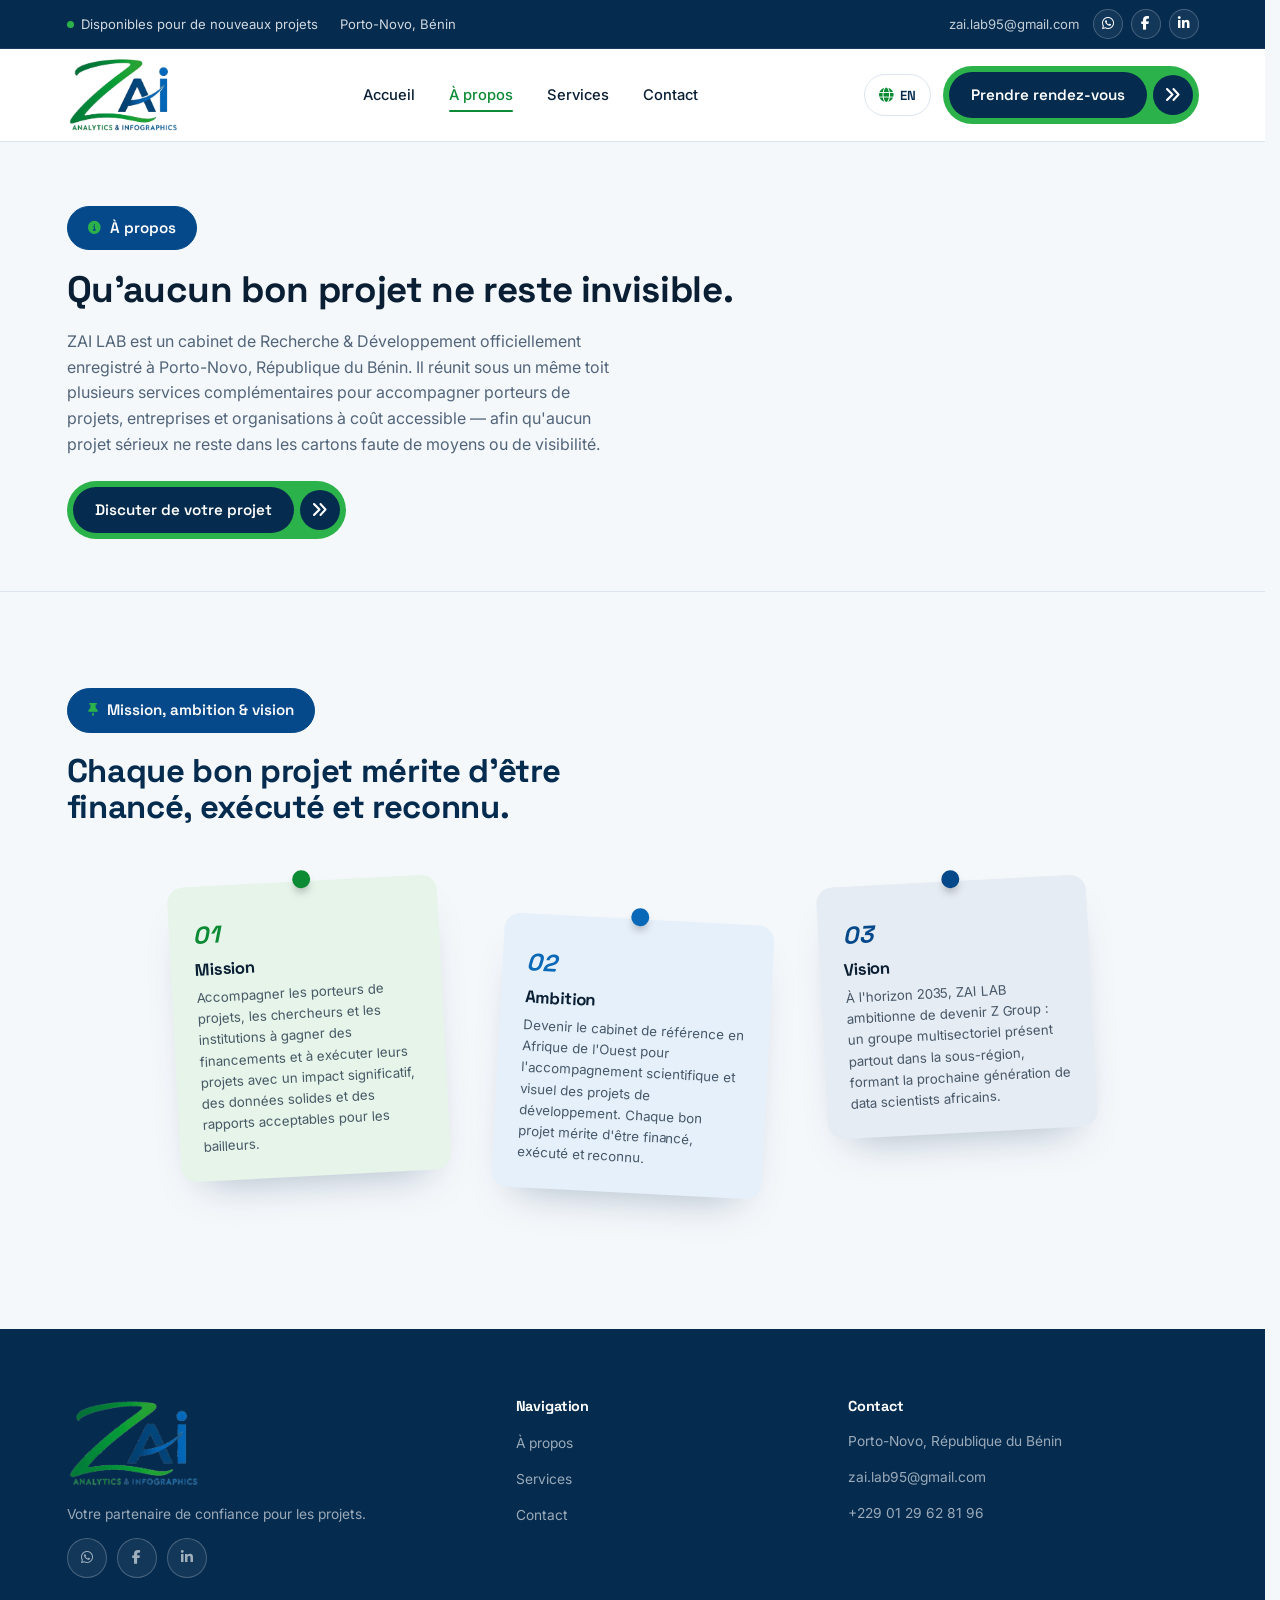
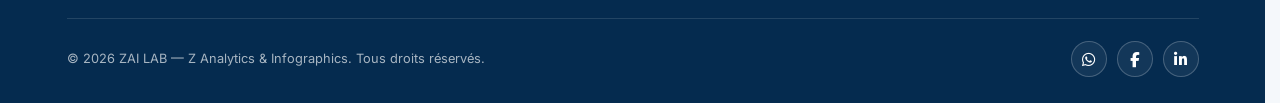
==== commit 1a6cf1e1: "Refactor a-propos.html for improved structure Removed redundant section and updated the layout for b" ====
--- a/a-propos.html
+++ b/a-propos.html
@@ -53,15 +53,7 @@
   <div class="container">
     <div class="label-pill"><i class="fa-solid fa-circle-info"></i> À propos</div>
     <h1>Qu'aucun bon projet ne reste invisible.</h1>
-  </div>
-</section>
-
-<section class="bg-white about-simple">
-  <div class="container">
-    <div class="label-pill"><i class="fa-solid fa-building"></i> Présentation du cabinet</div>
-    <h2>ZAI LAB, cabinet de Recherche &amp; Développement.</h2>
-    <p class="lede">ZAI LAB est un cabinet de Recherche &amp; Développement officiellement enregistré à Porto-Novo, République du Bénin. Il réunit sous un même toit plusieurs services complémentaires pour accompagner porteurs de projets, entreprises et organisations à coût accessible — afin qu'aucun projet sérieux ne reste dans les cartons faute de moyens ou de visibilité.</p>
-
+    <p class="page-hero-sub">ZAI LAB est un cabinet de Recherche &amp; Développement officiellement enregistré à Porto-Novo, République du Bénin. Il réunit sous un même toit plusieurs services complémentaires pour accompagner porteurs de projets, entreprises et organisations à coût accessible — afin qu'aucun projet sérieux ne reste dans les cartons faute de moyens ou de visibilité.</p>
     <a href="contact.html" class="btn btn-primary about-simple-cta"><span class="btn-label">Discuter de votre projet</span><span class="btn-arrow"><i class="fa-solid fa-angles-right"></i></span></a>
   </div>
 </section>
@@ -129,8 +121,8 @@
       <span>© 2026 ZAI LAB — Z Analytics &amp; Infographics. Tous droits réservés.</span>
       <div class="social-row">
         <a href="https://wa.me/message/7WDVWGU74DTKE1" target="_blank" rel="noopener" aria-label="WhatsApp" title="WhatsApp"><i class="fa-brands fa-whatsapp"></i></a>
-          <a href="https://web.facebook.com/zailab95" target="_blank" rel="noopener" aria-label="Facebook" title="Facebook"><i class="fa-brands fa-facebook-f"></i></a>
-          <a href="https://www.linkedin.com/in/luc-zinzinh%C3%A9do-7a95b5175/" target="_blank" rel="noopener" aria-label="LinkedIn" title="LinkedIn"><i class="fa-brands fa-linkedin-in"></i></a>
+        <a href="https://web.facebook.com/zailab95" target="_blank" rel="noopener" aria-label="Facebook" title="Facebook"><i class="fa-brands fa-facebook-f"></i></a>
+        <a href="https://www.linkedin.com/in/luc-zinzinh%C3%A9do-7a95b5175/" target="_blank" rel="noopener" aria-label="LinkedIn" title="LinkedIn"><i class="fa-brands fa-linkedin-in"></i></a>
       </div>
     </div>
   </div>
--- a/Responsive.css
+++ b/Responsive.css
@@ -323,6 +323,22 @@
   .btn-primary .btn-arrow{ width:30px; height:30px; }
 }
 
+/* ---- Barre du haut : localisation masquée ---- */
+@media (max-width:960px){
+  /* Spécificité renforcée : « .topbar-left span » l'emportait sur « .topbar-loc » */
+  .topbar .topbar-left .topbar-loc,
+  .topbar .topbar-loc,
+  .topbar-loc{ display:none !important; }
+}
+
+/* ---- Héros : boutons « Parlons… » et « Appelez-nous » remontés vers le milieu ---- */
+@media (max-width:960px){
+  .hero-v2-actions{ margin-bottom:120px; padding-top:12px; }
+}
+@media (max-width:560px){
+  .hero-v2-actions{ margin-bottom:104px; padding-top:8px; }
+}
+
 /* ---- Process : le rond d'icône ne chevauche plus le numéro ---- */
 @media (max-width:960px){
   .process-visual{ gap:14px; justify-content:flex-start; flex-wrap:nowrap; }
@@ -336,4 +352,4 @@
 }
 @media (min-width:801px) and (max-width:960px){
   .process-visual{ justify-content:center; }
-}+}
